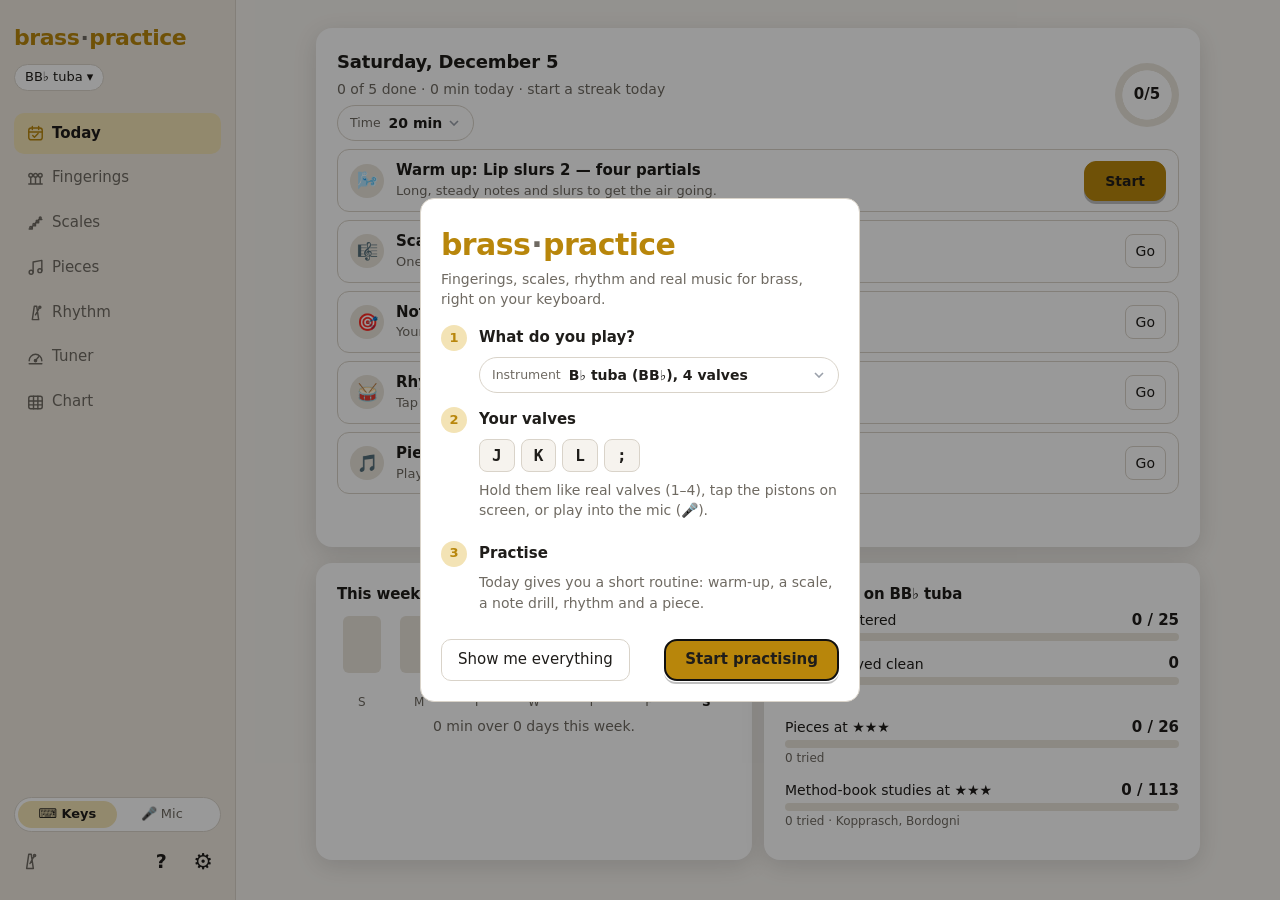
==== index.html @ b6f0227f "Practice features, mic improvements, on-demand sounds, tests Mic - Steadier note names near the edge" ====
<!doctype html>
<html lang="en">
<head>
  <meta charset="utf-8">
  <meta name="viewport" content="width=device-width, initial-scale=1">
  <title>Brass Practice</title>
  <link rel="stylesheet" href="style.css">
</head>
<body>
  <header class="top">
    <h1><span class="logo">brass<i>·</i>practice</span> <button id="instBtn" class="inst-btn" title="Change instrument"></button></h1>
    <nav class="tabs">
      <button class="tab" data-tab="today"><svg class="ti" viewBox="0 0 24 24" aria-hidden="true"><rect x="3.5" y="5" width="17" height="15" rx="3"/><path d="M3.5 10h17M8 3v4M16 3v4M8.5 14.5l2.2 2.2 4.6-4.6"/></svg><span>Today</span></button>
      <button class="tab" data-tab="fingerings"><svg class="ti" viewBox="0 0 24 24" aria-hidden="true"><circle cx="6" cy="8" r="2.4"/><circle cx="12" cy="8" r="2.4"/><circle cx="18" cy="8" r="2.4"/><path d="M6 10.4V19M12 10.4V19M18 10.4V19M3.5 19h17"/></svg><span>Fingerings</span></button>
      <button class="tab" data-tab="scales"><svg class="ti" viewBox="0 0 24 24" aria-hidden="true"><path d="M4 19h4v-4h4v-4h4V7h4"/><circle cx="6" cy="17" r="1.2"/><circle cx="10" cy="13" r="1.2"/><circle cx="14" cy="9" r="1.2"/><circle cx="18" cy="5" r="1.2"/></svg><span>Scales</span></button>
      <button class="tab" data-tab="pieces"><svg class="ti" viewBox="0 0 24 24" aria-hidden="true"><path d="M9 18V5l11-2v13"/><circle cx="6.5" cy="18" r="2.5"/><circle cx="17.5" cy="16" r="2.5"/></svg><span>Pieces</span></button>
      <button class="tab" data-tab="rhythm"><svg class="ti" viewBox="0 0 24 24" aria-hidden="true"><path d="M8 21h8l-2.5-17h-3zM12 15l5-9"/><circle cx="17.5" cy="5.5" r="1.3"/></svg><span>Rhythm</span></button>
      <button class="tab" data-tab="tuner"><svg class="ti" viewBox="0 0 24 24" aria-hidden="true"><path d="M4 16a8 8 0 0 1 16 0"/><path d="M12 16l4-5"/><circle cx="12" cy="16" r="1.4"/><path d="M4 20h16"/></svg><span>Tuner</span></button>
      <button class="tab" data-tab="chart"><svg class="ti" viewBox="0 0 24 24" aria-hidden="true"><rect x="3.5" y="4" width="17" height="16" rx="2.5"/><path d="M3.5 10h17M3.5 15h17M9.5 4v16M15 4v16"/></svg><span>Chart</span></button>
    </nav>
    <span id="progress" class="progress" title="Days in a row you've practised · minutes today"></span>
    <div class="input-seg" role="group" aria-label="Answer with">
      <button id="keysSeg" title="Answer with the valve keys (J K L ;) or the pistons on screen">⌨ <span class="seg-label">Keys</span></button>
      <button id="micBtn" title="Answer by playing your instrument into the microphone" aria-pressed="false">🎤 <span id="micLive">Mic</span></button>
    </div>
    <details class="pop metro-pop" id="metro">
      <summary class="icon-btn metro-btn" title="Metronome"><svg class="ti" viewBox="0 0 24 24" aria-hidden="true"><path d="M8 21h8l-2.5-17h-3zM12 15l5-9"/><circle cx="17.5" cy="5.5" r="1.3"/></svg><span id="metroMini"></span></summary>
      <div class="pop-body metro-body">
        <div class="metro-head"><b>Metronome</b><span class="beat-dots" id="metroDots"></span></div>
        <div class="metro-bpm">
          <button id="metroSlower" aria-label="Slower">−</button>
          <span><output id="metroBpm">80</output><small>bpm</small></span>
          <button id="metroFaster" aria-label="Faster">+</button>
        </div>
        <input type="range" id="metroRange" min="30" max="260" step="1" aria-label="Tempo">
        <div class="pop-row">
          <label class="pill"><span>Beats</span><select id="metroBeats"><option value="1">1</option><option value="2">2</option><option value="3">3</option><option value="4">4</option><option value="5">5</option><option value="6">6</option><option value="7">7</option></select></label>
          <label class="pill"><span>Clicks</span><select id="metroSub"><option value="1">beats</option><option value="2">eighths</option><option value="3">triplets</option><option value="4">16ths</option></select></label>
        </div>
        <div class="pop-row">
          <button id="metroTap" class="pill">Tap</button>
          <button id="metroGo" class="pill primary">▶ Start</button>
        </div>
      </div>
    </details>
    <button id="helpBtn" class="icon-btn" aria-label="Help and shortcuts" title="Help (?)">?</button>
    <button id="settingsBtn" class="icon-btn" aria-label="Settings" title="Settings">⚙</button>
  </header>

  <main>
    <!-- Today -->
    <div class="panel" id="panel-today" hidden>
      <section class="card">
        <div class="today-head">
          <div><h2 id="tdDate"></h2><p class="sub tight" id="tdSub"></p>
            <label class="pill td-mins" title="How long you have today: the routine fits it"><span>Time</span><select id="tdMins"><option value="10">10 min</option><option value="20">20 min</option><option value="30">30 min</option><option value="45">45 min</option></select></label>
          </div>
          <div class="ring" id="tdRing"></div>
        </div>
        <ol id="tdSteps" class="steps"></ol>
        <p class="hint tight"><kbd>Space</kbd> starts the next step.</p>
      </section>
      <div class="today-row">
      <section class="card">
        <h2>This week</h2>
        <div id="tdWeek" class="week"></div>
        <p class="sub tight center" id="tdWeekSum"></p>
      </section>
      <section class="card">
        <h2>Progress on <span id="tdInst"></span></h2>
        <div id="tdStats" class="stats"></div>
      </section>
      </div>
    </div>

    <!-- Fingerings -->
    <div class="panel stage" id="panel-fingerings" hidden>
      <div class="toolbar">
        <label class="pill"><span>Answer</span>
          <select id="fMode">
            <option value="self">Check with Space</option>
            <option value="auto">Auto</option>
            <option value="timed">Timed</option>
          </select>
        </label>
        <label class="pill"><span>Key</span><select id="fKey"></select></label>
        <span class="tb-group" id="fTimedOpts">
          <span class="pill stepper" title="Tempo"><button id="fSlower" aria-label="Slower">−</button><span class="bpm"><output id="fTempoOut">60</output><small>bpm</small></span><button id="fFaster" aria-label="Faster">+</button></span>
          <label class="pill"><span>Every</span><select id="fBeats"><option value="1">beat</option><option value="2">2 beats</option><option value="4">4 beats</option></select></label>
        </span>
        <details class="pop">
          <summary class="pill ghost">Options</summary>
          <div class="pop-body">
            <label class="check" title="The note is played instead of shown"><input type="checkbox" id="fEar"> Ear training: hear the note instead of seeing it</label>
          </div>
        </details>
        <span class="tb-spacer"></span>
        <span class="chips">
          <span class="chip" title="Streak"><b id="streak">0</b> streak</span>
          <span class="chip" title="Best streak this session"><b id="bestStreak">0</b> best</span>
          <span class="chip empty" title="Right / tried this session"><b id="sessionAcc">–</b> right</span>
          <span class="chip empty" title="Average answer time"><b id="avgTime">–</b> avg</span>
        </span>
      </div>
      <div class="stage-main">
        <svg id="fStaff" role="img" aria-label="Note on the staff"></svg>
        <div id="fNoteName" class="note-name">&nbsp;</div>
      </div>
      <div id="fFeedback" class="status" aria-live="polite">&nbsp;</div>
      <div class="valve-slot"></div>
      <p id="fHint" class="hint"></p>
      <details class="card fold">
        <summary><h2>Your notes</h2><span class="sub">accuracy per note · weak notes come up more often</span></summary>
        <div id="noteGrid" class="note-grid"></div>
      </details>
    </div>

    <!-- Scales -->
    <div class="panel stage" id="panel-scales" hidden>
      <div class="toolbar">
        <label class="pill"><span>Key</span><select id="scKey"></select></label>
        <label class="pill"><span>Scale</span><select id="scType"></select></label>
        <label class="pill" title="How the scale is played: straight up and down, or in a pattern"><span>Pattern</span><select id="scPattern"></select></label>
        <label class="pill"><span>Octaves</span><select id="scOct"><option value="1">1</option><option value="2">2</option></select></label>
        <label class="pill"><span>Mode</span>
          <select id="scMode">
            <option value="flow">Play along</option>
            <option value="step">My own pace</option>
          </select>
        </label>
        <span class="tb-group" id="scFlowOpts"><span class="pill stepper" title="Tempo"><button id="scSlower" aria-label="Slower">−</button><span class="bpm"><output id="scTempoOut">60</output><small>bpm</small></span><button id="scFaster" aria-label="Faster">+</button></span></span>
        <details class="pop">
          <summary class="pill ghost">Options</summary>
          <div class="pop-body">
            <label class="pill"><span>Start on</span><select id="scStart"></select></label>
            <label class="check"><input type="checkbox" id="scPlayAlong"> Play every note for me (guide)</label>
            <label class="check"><input type="checkbox" id="scLoop"> Loop, 4 bpm faster after each clean run</label>
            <label class="check"><input type="checkbox" id="scShowF"> Show fingerings under the notes</label>
          </div>
        </details>
        <span class="tb-spacer"></span>
        <button id="scListen" class="pill ghost" title="Hear the whole scale">▶ Listen</button>
        <button id="scRestart" class="pill ghost" title="Restart (R)">↺ Restart</button>
      </div>
      <div class="stage-main wide">
        <div class="staff-scroll" id="scScroll"><svg id="scStaff" role="img" aria-label="Scale on the staff"></svg></div>
      </div>
      <div id="scFeedback" class="status" aria-live="polite">&nbsp;</div>
      <div class="valve-slot"></div>
      <p id="scHint" class="hint"></p>
      <p id="scBest" class="hint best"></p>
    </div>

    <!-- Pieces -->
    <div class="panel stage" id="panel-pieces" hidden>
      <div class="toolbar">
        <label class="pill grow"><span>Piece</span><select id="pcPiece"></select></label>
        <span class="pill nav-pair" id="pcNav"><button id="pcPrev" title="Previous in this book ([)" aria-label="Previous piece">‹</button><button id="pcNext" title="Next in this book (])" aria-label="Next piece">›</button></span>
        <button id="pcBrowse" class="pill ghost" title="Browse all pieces (B)">☰ Library <kbd>B</kbd></button>
        <button id="pcNew" class="pill ghost" hidden>🎲 New <kbd>N</kbd></button>
        <button id="pcImport" class="pill ghost">＋ Add music</button>
      </div>
      <div class="toolbar">
        <label class="pill"><span>Mode</span>
          <select id="pcMode">
            <option value="play">Play along</option>
            <option value="wait">Wait for me</option>
            <option value="listen">Listen</option>
          </select>
        </label>
        <label class="pill"><span>View</span>
          <select id="pcView">
            <option value="scroll">Scrolling</option>
            <option value="page">Page</option>
          </select>
        </label>
        <span class="pill stepper" title="Tempo"><button id="pcSlower" aria-label="Slower">−</button><span class="bpm"><output id="pcTempoOut">100</output><small>bpm</small></span><button id="pcFaster" aria-label="Faster">+</button></span>
        <details class="pop" id="pcMore">
          <summary class="pill ghost">Options <span id="pcMoreSum"></span></summary>
          <div class="pop-body">
            <div class="pop-row">
              <label class="pill"><span>From</span><select id="pcFrom"></select></label>
              <label class="pill"><span>To</span><select id="pcTo"></select></label>
              <button id="pcWhole" class="link-btn">whole piece</button>
            </div>
            <div class="pop-row">
              <label class="pill" title="Play it in another key — the key signature and every note move with it"><span>Key</span><select id="pcKey"></select></label>
              <label class="pill"><span>Octave</span>
                <select id="pcOct"><option value="-3"></option><option value="-2"></option><option value="-1"></option><option value="0"></option><option value="1"></option><option value="2"></option><option value="3"></option></select>
              </label>
            </div>
            <label class="check"><input type="checkbox" id="pcClick"> Metronome</label>
            <label class="check" id="pcAccRow" hidden><input type="checkbox" id="pcAcc"> Piano accompaniment</label>
            <label class="check"><input type="checkbox" id="pcGuide"> Play every note for me (guide)</label>
            <label class="check"><input type="checkbox" id="pcLoop"> Loop</label>
            <label class="check sub-check"><input type="checkbox" id="pcRamp"> …and speed up 4 bpm after each clean run (95%+)</label>
            <label class="check"><input type="checkbox" id="pcMemo"> Memorize: hide notes until played</label>
            <div class="pop-row">
              <button id="pcResetTempo" class="link-btn">reset tempo</button>
              <button id="pcEdit" class="link-btn" hidden>Edit</button>
              <button id="pcDelete" class="link-btn danger" hidden>Delete</button>
            </div>
            <p class="sub tight">Tip: click a bar to start there, Shift-click to end there.</p>
          </div>
        </details>
        <span class="tb-spacer"></span>
        <span id="pcMeta" class="meta"></span>
        <details class="pop hist-pop" id="pcHist" hidden>
          <summary class="pill ghost" title="Your runs on this piece"><svg id="pcSpark" class="spark" viewBox="0 0 64 20" aria-hidden="true"></svg> History</summary>
          <div class="pop-body" id="pcHistBody"></div>
        </details>
      </div>
      <p id="pcNote" class="piece-note" hidden></p>
      <p id="pcRangeWarn" class="note-box warn" hidden></p>
      <div id="pcScore" class="score-box" title="Click a bar to start there · Shift-click to end there"></div>
      <div id="pcFeedback" class="status" aria-live="polite">&nbsp;</div>
      <div class="valve-slot"></div>
    </div>

    <!-- Rhythm -->
    <div class="panel stage" id="panel-rhythm" hidden>
      <div class="toolbar">
        <label class="pill"><span>Level</span><select id="rhLevel"></select></label>
        <label class="pill"><span>Bars</span><select id="rhBars"><option value="1">1</option><option value="2">2</option></select></label>
        <label class="pill"><span>Time</span><select id="rhBeats"><option value="2/4">2/4</option><option value="3/4">3/4</option><option value="4/4">4/4</option><option value="6/8">6/8</option></select></label>
        <span class="pill stepper" title="Tempo"><button id="rhSlower" aria-label="Slower">−</button><span class="bpm"><output id="rhTempoOut">80</output><small>bpm</small></span><button id="rhFaster" aria-label="Faster">+</button></span>
        <details class="pop">
          <summary class="pill ghost">Options</summary>
          <div class="pop-body">
            <label class="check"><input type="checkbox" id="rhClick"> Click while I tap</label>
            <label class="slider-row">Tempo <input type="range" id="rhTempo" min="40" max="208" step="1"></label>
          </div>
        </details>
        <span class="tb-spacer"></span>
        <span class="beat-dots" id="rhDots"></span>
        <button id="rhMetro" class="pill ghost">Start metronome <kbd>M</kbd></button>
      </div>
      <div class="stage-main wide">
        <div class="staff-scroll"><svg id="rhStaff" role="img" aria-label="Rhythm"></svg></div>
      </div>
      <div id="rhStatus" class="status" aria-live="polite">&nbsp;</div>
      <button id="rhPad" class="tap-pad">Tap <kbd>Space</kbd></button>
      <div class="actions">
        <button id="rhStart" class="primary">Start <kbd>Space</kbd></button>
        <button id="rhHear">Hear it <kbd>H</kbd></button>
        <button id="rhNew">New rhythm <kbd>N</kbd></button>
      </div>
    </div>

    <!-- Tuner -->
    <div class="panel" id="panel-tuner" hidden>
      <section class="card trainer tuner">
        <div id="tunNote" class="tun-note">–</div>
        <div id="tunCents" class="tun-cents">&nbsp;</div>
        <div id="tunNeedleWrap" class="tun-meter idle">
          <div class="tun-scale"><span>−50</span><span>−25</span><span>0</span><span>+25</span><span>+50</span></div>
          <div class="tun-track"><div class="tun-zone"></div><div id="tunNeedle" class="tun-needle"></div></div>
        </div>
        <div id="tunFreq" class="tun-freq">&nbsp;</div>
        <div id="tunFing" class="tun-fing">&nbsp;</div>
        <div class="actions"><button id="tunStart" class="primary">Start listening <kbd>Space</kbd></button></div>
        <p id="tunStatus" class="feedback bad"></p>
        <p class="hint"><span id="tunA">A = 440 Hz</span> (change it in ⚙ Settings). Point the mic at the bell from a metre or so away; a quiet room helps the low notes.</p>
      </section>
      <section class="card inton">
        <div class="inton-head">
          <div>
            <h2>Intonation map</h2>
            <p class="sub tight">Play every note in your range, one at a time, and see which ones sit sharp or flat — and how far to move a slide to fix it.</p>
          </div>
          <span class="tb-spacer"></span>
          <label class="check" title="Measure every fingering of each note, to find which sits best on your horn"><input type="checkbox" id="intAlts"> Alternate fingerings too</label>
          <button id="intStart" class="pill primary">Start</button>
        </div>
        <div id="intLive" class="inton-live" hidden>
          <div class="inton-target"><b id="intNote">–</b><span id="intFing"></span></div>
          <div class="inton-meter"><div class="inton-zone"></div><div id="intNeedle" class="inton-needle"></div></div>
          <p id="intMsg" class="sub tight">Play the note and hold it steady.</p>
          <div class="pop-row center">
            <button id="intHear" class="pill ghost">♪ Hear it</button>
            <button id="intSkip" class="pill ghost">Skip ›</button>
          </div>
        </div>
        <div id="intChart" class="inton-chart"></div>
        <div id="intAdvice" class="inton-advice"></div>
      </section>
      <div class="today-row">
      <section class="card">
        <h2>Long-tone challenge</h2>
        <p class="sub">Hold one note as long and as steadily as you can, in the shape you pick. The timer starts when it hears the note.</p>
        <div class="toolbar">
          <label class="pill"><span>Note</span><select id="ltNote"></select></label>
          <label class="pill"><span>Goal</span><select id="ltGoal"><option value="8">8 s</option><option value="12">12 s</option><option value="16">16 s</option><option value="20">20 s</option><option value="30">30 s</option></select></label>
          <label class="pill" title="How loud over the note: the dashed line on the graph"><span>Shape</span><select id="ltShape"><option value="steady">Steady</option><option value="cres">Crescendo</option><option value="dim">Diminuendo</option><option value="swell">Swell (messa di voce)</option></select></label>
          <button id="ltStart" class="pill primary">Start</button>
        </div>
        <div class="bar-h big"><span id="ltBar" style="width:0%"></span></div>
        <svg id="ltGraph" class="lt-graph" viewBox="0 0 300 96" role="img" aria-label="Loudness and pitch over the note" hidden></svg>
        <div class="lt-key" id="ltKey" hidden><i class="k-loud"></i>loudness <i class="k-target"></i>aim <i class="k-pitch"></i>pitch (±30¢)</div>
        <p id="ltMsg" class="feedback">&nbsp;</p>
      </section>
      <section class="card">
        <h2>Tonguing</h2>
        <p class="sub">Tongue one note in time with the click; see how even your notes are. For double tonguing (T-K), it shows whether the K notes lag. Use headphones.</p>
        <div class="toolbar">
          <label class="pill"><span>Note</span><select id="tgNote"></select></label>
          <label class="pill"><span>Notes</span><select id="tgSub"><option value="2">8ths</option><option value="3">Triplets</option><option value="4">16ths</option></select></label>
          <span class="pill stepper" title="Tempo"><button id="tgSlower" aria-label="Slower">−</button><span class="bpm"><output id="tgBpm">80</output><small>bpm</small></span><button id="tgFaster" aria-label="Faster">+</button></span>
          <button id="tgStart" class="pill primary">Start</button>
        </div>
        <svg id="tgGraph" class="tg-graph" viewBox="0 0 300 44" role="img" aria-label="Your note starts against the beat" hidden></svg>
        <p id="tgMsg" class="feedback">&nbsp;</p>
      </section>
      <section class="card">
        <h2>Lip slurs</h2>
        <p class="sub">One fingering, moving between the notes it plays (its partials) in your range — air and lips only. The mic hears which partial you hit.</p>
        <div class="toolbar">
          <label class="pill"><span>Fingering</span><select id="lsF"></select></label>
          <label class="pill"><span>Pattern</span><select id="lsP"></select></label>
          <button id="lsGo" class="pill primary">Practise ›</button>
        </div>
        <p class="sub tight" id="lsNotes"></p>
      </section>
      <section class="card">
        <h2>Drone</h2>
        <p class="sub">A steady reference note to tune against. Use headphones while the mic listens.</p>
        <div class="toolbar">
          <label class="pill"><span>Note</span><select id="drNote"></select></label>
          <button id="drBtn" class="pill">▶ Play drone</button>
        </div>
      </section>
      </div>
    </div>

    <!-- Chart -->
    <div class="panel" id="panel-chart" hidden>
      <section class="card">
        <h2>Fingering chart</h2>
        <p class="sub" id="chartDesc"></p>
        <div id="chartRows" class="chart-rows"></div>
      </section>
    </div>

    <!-- Valves: shared by Fingerings and Scales, moved into whichever is open. -->
    <div id="valvePanel">
      <div class="valves"></div>
      <div class="actions">
        <button id="submitBtn" class="primary">Submit <kbd>Space</kbd></button>
        <button id="hearBtn">Hear note <kbd>H</kbd></button>
      </div>
      <p class="hint" id="valveHint"></p>
    </div>


  </main>

  <dialog id="settings">
    <form method="dialog">
      <h2>Settings</h2>

      <h3 class="set-h">Instrument</h3>
      <label>Instrument <select id="setInstrument"></select></label>
      <div class="row">
        <label>Lowest note <select id="setLow"></select></label>
        <label>Highest note <select id="setHigh"></select></label>
      </div>
      <div class="row">
        <label>Accidentals
          <select id="setSpelling">
            <option value="flats">Flats only</option>
            <option value="sharps">Sharps only</option>
            <option value="both">Both</option>
          </select>
        </label>
        <label>Fingerings accepted
          <select id="setAccept">
            <option value="any">Any valid (alternates OK)</option>
            <option value="primary">Main fingering only</option>
          </select>
        </label>
      </div>

      <h3 class="set-h">Sound</h3>
      <div class="row">
        <label>Instrument sound <select id="setTone"></select></label>
        <label>Tuning (A =)
          <select id="setA4"><option value="438">438 Hz</option><option value="439">439 Hz</option><option value="440">440 Hz</option><option value="441">441 Hz</option><option value="442">442 Hz</option><option value="443">443 Hz</option><option value="444">444 Hz</option><option value="445">445 Hz</option><option value="446">446 Hz</option></select>
        </label>
      </div>
      <label class="check"><input type="checkbox" id="setYouSound"> Hear your note when you finger it right (play-along)</label>
      <label class="check"><input type="checkbox" id="setWrongSound"> Hear the wrong note when you miss (play-along)</label>
      <label class="check"><input type="checkbox" id="setSound"> Fingerings: play the note after answering</label>
      <label class="check"><input type="checkbox" id="setAutoplay"> Fingerings: play the note when it appears</label>
      <label class="check"><input type="checkbox" id="setShowName"> Fingerings: show the note name before answering</label>

      <h3 class="set-h">Timing</h3>
      <div class="row">
        <label>How strict
          <select id="setTiming"><option value="strict">Strict</option><option value="normal">Normal</option><option value="lenient">Lenient</option></select>
        </label>
        <label>Audio offset (ms)
          <span class="cal-row">
            <input type="number" id="setLatency" class="num-input" min="-100" max="400" step="10" title="Bluetooth headphones are often 100–300 ms behind. Raise this if your notes are marked late.">
            <button type="button" id="calBtn" class="small-btn" title="Tap along to the clicks to measure it">Calibrate…</button>
          </span>
        </label>
      </div>
      <div id="calBox" class="cal-box" hidden>
        <p id="calMsg">Tap <kbd>Space</kbd> (or any valve key) exactly on each click.</p>
        <div class="beat-dots" id="calDots"></div>
      </div>

      <h3 class="set-h">Keys &amp; mic</h3>
      <label>Valve keys <span class="keybinds" id="setKeys"></span>
        <small class="sub">Click one, then press the key you want. If a fingering never registers, your keyboard may not detect those keys together — pick others.</small>
      </label>
      <label class="check"><input type="checkbox" id="setAnyOctave"> Microphone: accept the right note in any octave</label>
      <div class="row">
        <label>Mic sensitivity
          <select id="setMicSens"><option value="low">Low (noisy room)</option><option value="normal">Normal</option><option value="high">High (quiet mic)</option></select>
        </label>
        <label>Mic delay (ms)
          <span class="cal-row">
            <input type="number" id="setMicLatency" class="num-input" min="-100" max="400" step="5" title="How late the mic hears you. Raise it if notes you play on time are marked late.">
            <button type="button" id="micCalBtn" class="small-btn" title="Play short notes on the clicks to measure it">Calibrate…</button>
          </span>
        </label>
      </div>
      <div class="mic-meter-row">
        <span class="sub">Mic level</span>
        <span class="mic-meter" title="The line marks the quietest sound counted as playing"><span id="micMeter"></span><i id="micMeterGate"></i></span>
        <button type="button" id="micTestBtn" class="small-btn">Test mic</button>
      </div>
      <p id="micMeterTxt" class="sub tight"></p>
      <div id="micCalBox" class="cal-box" hidden>
        <p id="micCalMsg"></p>
        <div class="beat-dots" id="micCalDots"></div>
      </div>

      <h3 class="set-h">Look &amp; data</h3>
      <label>Theme
        <select id="setTheme"><option value="auto">Auto (system)</option><option value="dark">Dark</option><option value="light">Light</option></select>
      </label>
      <div class="backup-row">
        <span>Your progress lives in this browser.</span>
        <button type="button" id="backupBtn" class="small-btn">⬇ Back up</button>
        <button type="button" id="restoreBtn" class="small-btn">⬆ Restore</button>
        <input type="file" id="restoreInput" accept=".json,application/json" hidden>
      </div>
      <div class="dialog-actions">
        <button type="button" id="resetBtn" class="danger">Reset stats</button>
        <button value="close" class="primary">Done</button>
      </div>
    </form>
  </dialog>

  <dialog id="libDlg" class="lib-dlg">
    <form method="dialog" onsubmit="return false">
      <div class="lib-head">
        <h2>Library</h2>
        <input type="search" id="libSearch" placeholder="Search pieces…" autocomplete="off">
        <button value="close" class="icon-btn" aria-label="Close" formmethod="dialog" formnovalidate onclick="this.closest('dialog').close()">✕</button>
      </div>
      <div class="lib-chips" id="libChips"></div>
      <div class="lib-list" id="libList"></div>
    </form>
  </dialog>

  <div id="toast" class="toast" role="status" hidden></div>

  <dialog id="importDlg">
    <form method="dialog" onsubmit="return false">
      <h2>Add music</h2>
      <div class="seg">
        <button type="button" data-pane="file" class="active">Import a file</button>
        <button type="button" data-pane="abc">Write it in</button>
      </div>
      <div class="imp-body">
        <div id="impPdfView" class="pdf-view" hidden></div>
        <div class="imp-main">
          <div id="impFile">
            <label class="drop" id="impDrop">
              <input type="file" id="impInput" accept=".musicxml,.xml,.mxl,.abc,.txt,.pdf">
              <b>Choose a file</b> or drop it here
              <span>MusicXML (.musicxml, .xml, .mxl) from MuseScore, Sibelius, Finale, Dorico… · ABC (.abc) · or a PDF</span>
            </label>
            <div id="impPart" class="controls" hidden><label class="grow">Which part? <select id="impPartSel"></select></label></div>
            <div id="impMsg" class="feedback"></div>
            <div id="impFilePreview" class="score-box small" hidden></div>
            <details id="impPdfHelp" class="help-box">
              <summary>About PDFs</summary>
              <p>Choose a PDF above and it opens beside the note editor.</p>
              <ul>
                <li><b>PDFs made by notation software</b> (MuseScore, LilyPond, Sibelius, Finale, Dorico…): the notes are <b>read automatically</b> — pitches, rhythms, key, clef and accidentals. Pick which staff if there are several, check it against the page, and fix anything odd with the palette.</li>
                <li><b>Scanned PDFs</b> (photos of paper) hold only a picture, so copy the notes in with the palette as you read — or convert the scan with music-recognition software (<b>MuseScore 4</b>: File → Import PDF; or <b>Audiveris</b>) and import the MusicXML.</li>
              </ul>
            </details>
          </div>
          <div id="impAbc" hidden>
            <input id="impTitle" class="text-input" placeholder="Title" autocomplete="off">
            <div id="impPdfPartRow" class="controls compact" hidden><label class="grow">Read from <select id="impPdfPart"></select></label></div>
            <div class="controls compact">
              <label>Key <select id="palKey"></select></label>
              <label>Time <select id="palTime"><option>4/4</option><option>3/4</option><option>2/4</option><option>6/8</option><option>2/2</option></select></label>
              <label>Tempo <select id="palTempo"><option>60</option><option>72</option><option>84</option><option selected>96</option><option>108</option><option>120</option></select></label>
            </div>
            <div class="palette" id="palette">
              <div class="pal-row" id="palDur">
                <button type="button" data-dur="96" title="Whole (1)">𝅝</button>
                <button type="button" data-dur="48" title="Half (2)">𝅗𝅥</button>
                <button type="button" data-dur="24" title="Quarter (3)" class="on">♩</button>
                <button type="button" data-dur="12" title="Eighth (4)">♪</button>
                <button type="button" data-dur="6" title="Sixteenth (5)">𝅘𝅥𝅯</button>
                <button type="button" id="palDot" title="Dotted (.)">·</button>
                <span class="pal-gap"></span>
                <button type="button" data-acc="-1" title="Flat (-)">♭</button>
                <button type="button" data-acc="0" title="Natural (=)">♮</button>
                <button type="button" data-acc="1" title="Sharp (#)">♯</button>
                <span class="pal-gap"></span>
                <button type="button" id="palDown" title="Octave down (↓)">−</button>
                <span class="pal-oct">oct <output id="palOct">2</output></span>
                <button type="button" id="palUp" title="Octave up (↑)">+</button>
              </div>
              <div class="pal-row notes">
                <button type="button" data-note="C">C</button><button type="button" data-note="D">D</button><button type="button" data-note="E">E</button><button type="button" data-note="F">F</button><button type="button" data-note="G">G</button><button type="button" data-note="A">A</button><button type="button" data-note="B">B</button>
                <span class="pal-gap"></span>
                <button type="button" id="palRest" title="Rest (R)">rest</button>
                <button type="button" id="palTie" title="Tie to the next note (T)">tie</button>
                <button type="button" id="palBar" title="Barline (|)">bar |</button>
                <button type="button" id="palBack" title="Delete the last thing (Backspace)">⌫</button>
              </div>
              <p class="pal-hint">Pick a length, then click notes — or type <kbd>A</kbd>–<kbd>G</kbd>, <kbd>1</kbd>–<kbd>5</kbd> for lengths, <kbd>.</kbd> dot, <kbd>↑</kbd><kbd>↓</kbd> octave, <kbd>R</kbd> rest, <kbd>|</kbd> bar. The key signature applies automatically.</p>
            </div>
            <div id="impPreview" class="score-box small"></div>
            <div id="impAbcMsg" class="feedback"></div>
            <textarea id="impText" class="text-input" rows="5" spellcheck="false"></textarea>
            <details class="help-box">
              <summary>Typing ABC directly</summary>
              <p><code>C D E F G A B</code> is the octave from middle C; <code>c</code> is an octave up, each <code>,</code> an octave down — so tuba notes look like <code>B,,</code> (B♭2 in B♭) or <code>F,,,</code> (F1).
              <code>^</code> sharp, <code>_</code> flat, <code>=</code> natural. A number after a note multiplies the length set by <code>L:</code> (<code>2</code> = twice, <code>/</code> = half, <code>3/2</code> = dotted). <code>z</code> is a rest, <code>-</code> ties to the next note, <code>(3</code> starts a triplet, <code>|</code> is a barline, <code>|: … :|</code> repeats.
              Header lines: <code>T:</code> title, <code>M:</code> time signature, <code>L:</code> default note length, <code>Q:1/4=90</code> tempo, <code>K:</code> key (last).</p>
            </details>
          </div>
        </div>
      </div>
      <div class="dialog-actions">
        <button type="button" id="impCancel">Cancel</button>
        <button type="button" id="impSave" class="primary" disabled>Add to my pieces</button>
      </div>
    </form>
  </dialog>

  <dialog id="welcome" class="welcome">
    <form method="dialog">
      <div class="wc-logo logo">brass<i>·</i>practice</div>
      <p class="sub">Fingerings, scales, rhythm and real music for brass, right on your keyboard.</p>
      <ol class="wc-steps">
        <li><b>What do you play?</b>
          <label class="pill grow"><span>Instrument</span><select id="wcInst"></select></label>
        </li>
        <li><b>Your valves</b>
          <span id="wcKeys" class="wc-keys"></span>
          <span class="sub tight" id="wcKeysSub"></span>
        </li>
        <li><b>Practise</b>
          <span class="sub tight">Today gives you a short routine: warm-up, a scale, a note drill, rhythm and a piece.</span>
        </li>
      </ol>
      <div class="dialog-actions">
        <button value="tour" id="wcTour">Show me everything</button>
        <button value="go" class="primary" id="wcGo" autofocus>Start practising</button>
      </div>
    </form>
  </dialog>

  <dialog id="help">
    <form method="dialog">
      <h2>How to use Brass Practice</h2>
      <p>Your instrument (under the logo) sets the fingerings, range, clef and sounds; progress is kept per instrument.</p>
      <h3>Answering</h3>
      <p><b>Keys:</b> hold <kbd>J</kbd> <kbd>K</kbd> <kbd>L</kbd> <kbd>;</kbd> like real valves (or tap the pistons). Nothing held = open. Trombone: <kbd>1</kbd>–<kbd>7</kbd> for slide positions.
        <b>Mic:</b> switch <b>⌨ Keys / 🎤 Mic</b> at the bottom of the sidebar to play your real instrument instead — it checks the note and the partial.</p>
      <h3>Practice</h3>
      <ul>
        <li><b>Today</b> — a routine sized to the time you have (10–45 min); <kbd>Space</kbd> starts the next step. Every other day the piece is the next study from your method books.</li>
        <li><b>Fingerings</b> — read a note, finger it. <b>Auto</b> moves on when you're right; <b>Timed</b> brings notes on the beat.</li>
        <li><b>Scales</b> — every major and minor, straight or in a pattern (thirds, groups of four, arpeggio), played along with the click (green on time, amber late, red wrong).</li>
        <li><b>Pieces</b> — warm-ups, études, melodies, sight-reading, and the <b>method books</b>: Kopprasch's 60 Studies and 53 Bordogni vocalises. <kbd>B</kbd> opens the library. The music scrolls past the gold line; you hear your note as you finger it, and misses show the right fingering.
          Under <b>Options</b>: start/end bars (or click a bar), loop (with a 4-bpm speed-up after clean runs), key, octave, guide, memorize.
          After a run it points out your trouble spot; with the mic it records you (<kbd>P</kbd> to hear your take) and shows which notes were sharp or flat. <b>History</b> charts your runs.</li>
        <li><b>Rhythm</b> — <kbd>Space</kbd> for a count-in, then tap each note (with the mic on, play them on your instrument). 2/4 to 6/8, up to triplets.</li>
        <li><b>Tuner</b> — tuner, an <b>intonation map</b> (play every note; see which sit sharp or flat and roughly how far to move which slide), a <b>lip slur builder</b> (pick a fingering; practise its partials with the mic), long tones with a dynamic shape, a <b>tonguing</b> trainer and a drone.</li>
      </ul>
      <h3>Your own music</h3>
      <p><b>＋ Add music</b> imports MusicXML/MXL (MuseScore, Sibelius, Finale, Dorico), ABC, or PDFs exported from notation software (read automatically — check it against the page). Scans: copy them in with the note palette.</p>
      <h3>Everywhere</h3>
      <p><kbd>H</kbd> hear the note · <kbd>+</kbd>/<kbd>−</kbd> tempo · <kbd>Esc</kbd> stop · <kbd>?</kbd> this help. If notes are marked late, use ⚙ → Timing → <b>Calibrate</b>. Progress lives in this browser — ⚙ → Back up keeps a copy.</p>
      <details class="help-box"><summary>Credits</summary>
      <p>Trumpet and trombone: Philharmonia Orchestra samples via nbrosowsky/tonejs-instruments (CC BY 3.0). Orchestral tubas: <a href="https://theremin.music.uiowa.edu/MIS.html">University of Iowa Electronic Music Studios</a> (David Spies) and Philharmonia Orchestra samples via <a href="https://github.com/nbrosowsky/tonejs-instruments">nbrosowsky/tonejs-instruments</a> (CC BY 3.0). Soundfont tubas: MusyngKite (CC BY-SA 3.0) and FluidR3 GM (CC BY 3.0) soundfonts via <a href="https://github.com/gleitz/midi-js-soundfonts">gleitz/midi-js-soundfonts</a>.</p>
        <p>Kopprasch, 60 Studies Op. 6: from the <a href="https://www.mutopiaproject.org/cgibin/piece-info.cgi?id=1186">Mutopia Project</a> edition by Jay Anderson (CC BY-SA 3.0), converted to ABC at concert pitch; the converted studies are shared under the same licence. Bordogni vocalises: from Michael Shirley's transcriptions of the original 1840s–50s editions (<a href="https://github.com/muschem/trombone">github.com/muschem/trombone</a>, public domain / CC0).</p>
        <p>PDF viewer: pdf.js (Apache 2.0). Built-in exercises and études are original; melodies are traditional or public domain.</p>
      </details>
      <div class="dialog-actions end"><button value="close" class="primary">Got it</button></div>
    </form>
  </dialog>

  <!-- Instrument samples (sounds/*.js) load on demand: see loadSet in js/core.js. -->
  <script src="fingerings.js"></script>
  <script src="js/instruments.js"></script>
  <script src="js/core.js"></script>
  <script src="js/pitch.js"></script>
  <script src="js/mode-fingerings.js"></script>
  <script src="js/mode-scales.js"></script>
  <script src="js/mode-rhythm.js"></script>
  <script src="js/score.js"></script>
  <script src="js/library.js"></script>
  <script src="js/library-methods.js"></script>
  <script src="js/omr.js"></script>
  <script src="js/mode-pieces.js"></script>
  <script src="js/import.js"></script>
  <script src="js/mode-today.js"></script>
  <script src="js/mode-tuner.js"></script>
  <script src="js/mode-intonation.js"></script>
  <script src="js/mode-chart.js"></script>
  <script src="js/metronome.js"></script>
  <script src="js/main.js"></script>
</body>
</html>
---- style.css ----
:root {
  color-scheme: light dark;
  --bg: #f6f3ee;
  --card: #ffffff;
  --ink: #1f1d1a;
  --muted: #6f6a62;
  --line: #d9d3c9;
  --brass: #b8860b;
  --brass-soft: #f3e3b5;
  --good: #2e7d4f;
  --good-soft: #d6efdf;
  --bad: #b23a3a;
  --bad-soft: #f6dada;
  --mid-soft: #f7ebc8;
  --warn: #b7700c;
  --valve: #e9e4da;
  --valve-down: #b8860b;
}
@media (prefers-color-scheme: dark) {
  :root {
    --bg: #171614;
    --card: #22201d;
    --ink: #eeeae3;
    --muted: #a39d93;
    --line: #3b3833;
    --brass: #e0b445;
    --brass-soft: #4a3c17;
    --good: #6fcf97;
    --good-soft: #1f3a2a;
    --bad: #ef7d7d;
    --bad-soft: #4a2323;
    --mid-soft: #463b1d;
    --warn: #f0a94a;
    --valve: #34312c;
    --valve-down: #e0b445;
  }
}

* { box-sizing: border-box; }
body {
  margin: 0;
  background: var(--bg);
  color: var(--ink);
  font: 16px/1.45 system-ui, -apple-system, "Segoe UI", sans-serif;
}
button, select, input { font: inherit; color: inherit; }

.top {
  display: flex; flex-wrap: wrap; align-items: center; gap: 8px 12px;
  max-width: 760px; margin: 0 auto; padding: 14px 16px 10px;
}
.top h1 { margin-right: auto !important; }
.top .tabs { order: 3; flex-basis: 100%; overflow-x: auto; scrollbar-width: none; }
.top .tab { flex-shrink: 0; }
.top h1 { font-size: 20px; margin: 0; white-space: nowrap; }
.tabs { display: flex; gap: 4px; flex: 1; }
.tab {
  border: 0; background: transparent; padding: 6px 12px; border-radius: 8px; cursor: pointer;
}
.tab.active { background: var(--brass-soft); font-weight: 600; }
.tab:disabled { color: var(--muted); cursor: default; }
#helpBtn { font-weight: 700; font-size: 19px; width: 36px; }
.icon-btn { border: 0; background: transparent; font-size: 22px; cursor: pointer; padding: 4px 8px; border-radius: 8px; }
.icon-btn:hover { background: var(--valve); }

main { max-width: 760px; margin: 0 auto; padding: 0 16px 40px; display: grid; grid-template-columns: minmax(0, 1fr); gap: 16px; }
.panel { display: grid; grid-template-columns: minmax(0, 1fr); gap: 16px; }
.panel[hidden], #valvePanel[hidden], .controls[hidden], .card[hidden] { display: none; }
.card { background: var(--card); border: 1px solid var(--line); border-radius: 14px; padding: 20px; }
.card h2 { margin: 0 0 4px; font-size: 17px; }
.sub { margin: 0 0 14px; color: var(--muted); font-size: 14px; }

.scorebar { display: flex; justify-content: center; gap: 32px; }
.scorebar div { display: flex; flex-direction: column; align-items: center; }
.scorebar .label { font-size: 12px; color: var(--muted); text-transform: uppercase; letter-spacing: .05em; }
.scorebar span:last-child { font-size: 20px; font-weight: 600; font-variant-numeric: tabular-nums; }

.staff-wrap { display: flex; justify-content: center; margin: 8px 0 0; }
#fStaff { width: 100%; max-width: 340px; height: auto; }
svg .staff-line { stroke: var(--ink); stroke-width: 1.2; }
svg .clef, svg .acc, svg .timesig, svg .rest { fill: var(--ink); }
svg .timesig { font-weight: 700; font-family: Georgia, serif; }
svg .note .head { fill: var(--ink); }
svg .note .hole { fill: var(--card); }
svg .note .under { fill: var(--muted); font-family: ui-monospace, Consolas, monospace; }
svg .note.correct .head, svg .note.correct .acc { fill: var(--good); }
svg .note.wrong .head, svg .note.wrong .acc { fill: var(--bad); }
svg .note.fixed .head, svg .note.fixed .acc { fill: var(--warn); }
svg .note.current .head, svg .note.current .acc { fill: var(--brass); }
svg .cursor { fill: var(--brass-soft); }
svg .ear-q { fill: var(--brass); font-weight: 700; font-family: Georgia, serif; }

/* Scales: the staff can be wider than the card, so it scrolls sideways. */
.staff-scroll { overflow-x: auto; margin: 8px -4px 0; padding: 0 4px; scroll-behavior: smooth; }
.staff-scroll svg { display: block; height: auto; margin: 0 auto; }
.controls { display: flex; flex-wrap: wrap; gap: 10px 14px; align-items: flex-end; margin-bottom: 8px; }
.controls label { display: flex; flex-direction: column; gap: 4px; font-size: 13px; color: var(--muted); }
.controls select { padding: 6px 8px; border-radius: 8px; border: 1px solid var(--line); background: var(--bg); color: var(--ink); }
label.check { flex-direction: row !important; align-items: center; gap: 6px; font-size: 14px; color: var(--ink); cursor: pointer; }
.actions.secondary { margin-top: 12px; align-items: center; }
.sub.center { text-align: center; margin: 10px 0 0; }

/* Rhythm */
.tempo-row { display: flex; align-items: center; gap: 8px; }
.tempo-row button {
  width: 32px; height: 32px; border-radius: 50%; border: 1px solid var(--line);
  background: var(--card); cursor: pointer; font-size: 18px; line-height: 1;
}
.tempo-row input[type=range] { width: 180px; accent-color: var(--brass); }
.bpm { color: var(--ink); font-size: 16px; font-variant-numeric: tabular-nums; min-width: 70px; }
.bpm output { font-weight: 700; font-size: 20px; }
.beat-dots { display: flex; justify-content: center; gap: 14px; margin: 14px 0; }
.beat-dots .dot { width: 18px; height: 18px; border-radius: 50%; background: var(--valve); border: 2px solid var(--line); transition: background .04s; }
.beat-dots .dot.on { background: var(--brass); border-color: var(--brass); }
.beat-dots .dot.first.on { background: var(--bad); border-color: var(--bad); }
svg .barline { stroke: var(--ink); stroke-width: 1.2; }
svg .barline-thick, svg .beam { fill: var(--ink); }
svg .rh-ev .head, svg .rh-ev .dot { fill: var(--ink); }
svg .rh-ev .head.open { fill: var(--card); stroke: var(--ink); stroke-width: 1.6; }
svg .rh-ev .stem { stroke: var(--ink); stroke-width: 1.3; }
svg .rh-ev .flag { stroke: var(--ink); stroke-width: 2.2; fill: none; stroke-linecap: round; }
svg .rh-ev .offset { fill: var(--muted); font-variant-numeric: tabular-nums; }
svg .tie { fill: none; stroke: var(--ink); stroke-width: 1.4; }
svg .tuplet { fill: var(--ink); font-style: italic; font-family: Georgia, serif; }
svg .rh-ev.active .head { fill: var(--brass); }
svg .rh-ev.active .head.open { fill: var(--brass-soft); stroke: var(--brass); }
svg .rh-ev.great .head { fill: var(--good); }
svg .rh-ev.good .head { fill: var(--warn); }
svg .rh-ev.off .head, svg .rh-ev.miss .head { fill: var(--bad); }
svg .rh-ev.great .head.open { fill: var(--good-soft); stroke: var(--good); }
svg .rh-ev.good .head.open { fill: var(--mid-soft); stroke: var(--warn); }
svg .rh-ev.off .head.open, svg .rh-ev.miss .head.open { fill: var(--bad-soft); stroke: var(--bad); }
svg .rh-ev.great .offset { fill: var(--good); }
svg .rh-ev.good .offset { fill: var(--warn); }
svg .rh-ev.off .offset, svg .rh-ev.miss .offset { fill: var(--bad); }
.feedback.count { font-size: 30px; font-weight: 700; color: var(--brass); line-height: 1.4; }
.tap-pad {
  display: block; width: 100%; max-width: 360px; height: 84px; margin: 4px auto 16px;
  border-radius: 16px; border: 2px dashed var(--line); background: var(--valve);
  font-size: 20px; font-weight: 600; cursor: pointer; user-select: none; touch-action: manipulation;
  -webkit-tap-highlight-color: transparent;
}
.tap-pad.live { border-style: solid; border-color: var(--brass); }
.tap-pad.hit { background: var(--brass-soft); }

.note-name { text-align: center; font-size: 22px; font-weight: 600; min-height: 32px; }
.feedback { text-align: center; min-height: 48px; color: var(--muted); }
.feedback.good { color: var(--good); }
.feedback.bad { color: var(--bad); }

.valves { display: flex; justify-content: center; gap: 14px; margin: 12px 0 18px; }
.valve {
  width: 72px; height: 72px; border-radius: 50%;
  border: 2px solid var(--line); background: var(--valve);
  display: flex; flex-direction: column; align-items: center; justify-content: center; gap: 2px;
  cursor: pointer; transition: transform .05s, background .05s;
  -webkit-tap-highlight-color: transparent; user-select: none;
}
.valve .num { font-size: 22px; font-weight: 700; }
.valve.fourth { margin-left: 18px; }
.valve { touch-action: none; -webkit-user-select: none; user-select: none; -webkit-touch-callout: none; }
.valve.down { background: var(--valve-down); border-color: var(--valve-down); color: #1f1d1a; transform: translateY(3px); }
.valve.answer { box-shadow: 0 0 0 4px var(--good); }

.actions { display: flex; justify-content: center; gap: 10px; flex-wrap: wrap; }
.actions button, .dialog-actions button {
  border: 1px solid var(--line); background: var(--card); padding: 8px 16px; border-radius: 10px; cursor: pointer;
}
button.primary { background: var(--brass); border-color: var(--brass); color: #1f1d1a; font-weight: 600; }
button.danger { color: var(--bad); }
kbd {
  font: 12px ui-monospace, Consolas, monospace; padding: 1px 5px; border-radius: 4px;
  border: 1px solid var(--line); background: var(--bg); color: var(--muted);
}
button.primary kbd { background: transparent; border-color: rgba(0,0,0,.25); color: inherit; }
.hint { text-align: center; color: var(--muted); font-size: 14px; margin: 14px 0 0; }

.note-grid { display: grid; grid-template-columns: repeat(auto-fill, minmax(64px, 1fr)); gap: 6px; }
.cell { border-radius: 8px; padding: 6px 4px; text-align: center; background: var(--valve); font-size: 14px; }
.cell b { display: block; font-size: 15px; }
.cell span { color: var(--muted); font-size: 12px; }
.cell.strong { background: var(--good-soft); }
.cell.ok { background: var(--mid-soft); }
.cell.weak { background: var(--bad-soft); }

/* Chart */
.chart-rows { display: grid; gap: 4px; }
.chart-rows .staff-scroll svg { margin: 0; }
svg .note.dim { opacity: .35; }
.chart-staff .note .under:not(.alt) { fill: var(--ink); font-weight: 700; }
svg .hit { fill: transparent; cursor: pointer; }
svg .hit:hover { fill: var(--brass-soft); fill-opacity: .5; }

/* Today */
.today-head { display: flex; align-items: center; justify-content: space-between; gap: 12px; margin-bottom: 8px; }
.td-mins { margin-top: 8px; }
.ring {
  --p: 0; width: 64px; height: 64px; border-radius: 50%; flex-shrink: 0;
  display: grid; place-items: center; font-weight: 700; font-variant-numeric: tabular-nums;
  background: radial-gradient(closest-side, var(--card) 76%, transparent 78% 100%), conic-gradient(var(--good) calc(var(--p) * 100%), var(--valve) 0);
}
.steps { list-style: none; padding: 0; margin: 8px 0 6px; display: grid; gap: 8px; }
.step { display: flex; align-items: center; gap: 12px; padding: 10px 12px; border: 1px solid var(--line); border-radius: 12px; }
.step.done { background: var(--good-soft); border-color: transparent; }
.step-icon { width: 34px; height: 34px; border-radius: 50%; display: grid; place-items: center; background: var(--valve); font-size: 17px; flex-shrink: 0; }
.step.done .step-icon { background: var(--good); color: #fff; font-weight: 700; }
.step-text { flex: 1; display: flex; flex-direction: column; min-width: 0; }
.step-text b { font-size: 15px; }
.step-text span { font-size: 13px; color: var(--muted); }
.step .small-btn.primary { background: var(--brass); border-color: var(--brass); color: #1f1d1a; font-weight: 600; }
.week { display: flex; justify-content: space-between; gap: 8px; height: 130px; margin: 10px 0 4px; }
.week .day { flex: 1; display: flex; flex-direction: column; align-items: center; gap: 3px; font-size: 12px; color: var(--muted); }
.bar-v { flex: 1; width: 100%; max-width: 38px; background: var(--valve); border-radius: 6px; display: flex; align-items: flex-end; overflow: hidden; }
.bar-v span { display: block; width: 100%; background: var(--brass); border-radius: 6px 6px 0 0; min-height: 0; }
.week .day.today .dl { color: var(--ink); font-weight: 700; }
.week .m { font-variant-numeric: tabular-nums; min-height: 15px; }
.stats { display: grid; gap: 12px; }
.stat { display: grid; grid-template-columns: 1fr auto; gap: 2px 10px; align-items: center; }
.stat-name { font-size: 14px; }
.stat-val { font-weight: 700; font-variant-numeric: tabular-nums; }
.stat-extra { grid-column: 1 / -1; font-size: 12px; color: var(--muted); }
.bar-h { grid-column: 1 / -1; height: 8px; background: var(--valve); border-radius: 4px; overflow: hidden; }
.bar-h span { display: block; height: 100%; background: var(--good); border-radius: 4px; }
.bar-h.big { height: 18px; border-radius: 9px; margin: 10px 0 2px; }
.bar-h.big span { border-radius: 9px; transition: width .1s linear; }

/* Pieces: scrolling view — the music slides past a fixed gold play line */
.score-box.scroll { position: relative; overflow: hidden; height: 180px; max-height: none; padding: 0; background: var(--card); }
.score-box.scroll .score-track { position: absolute; left: 0; top: 15px; will-change: transform; }
.score-box.scroll .score-line { height: 150px; width: auto !important; margin: 0; }
.score-box.scroll .playhead { display: none; }
.play-line {
  position: absolute; left: 30%; top: 10px; bottom: 10px; width: 3px; margin-left: -1.5px; border-radius: 2px;
  background: var(--brass); box-shadow: 0 0 10px var(--brass), 0 0 2px var(--brass); pointer-events: none;
}
.score-box.scroll::before, .score-box.scroll::after {
  content: ''; position: absolute; top: 0; bottom: 0; width: 40px; z-index: 1; pointer-events: none;
}
.score-box.scroll::before { left: 0; background: linear-gradient(90deg, var(--card), transparent); }
.score-box.scroll::after { right: 0; background: linear-gradient(-90deg, var(--card), transparent); }
.hud { position: absolute; right: 12px; top: 8px; font-size: 13px; color: var(--muted); font-variant-numeric: tabular-nums; z-index: 2; }
.hud b { color: var(--ink); }
svg .playhead { fill: var(--brass); opacity: .9; }
svg .annot { fill: var(--muted); font-weight: 700; font-family: ui-monospace, Consolas, monospace; }
svg .annot.miss { fill: var(--bad); }
svg .sc-ev.current .head { filter: drop-shadow(0 0 4px var(--brass)); }
.num-input { width: 100%; padding: 6px 8px; border-radius: 8px; border: 1px solid var(--line); background: var(--bg); color: var(--ink); }

/* Pieces: score */
.score-box {
  max-height: 58vh; overflow: auto; border: 1px solid var(--line); border-radius: 10px;
  padding: 6px 2px; margin: 10px 0 4px; background: var(--card);
}
.score-box.small { max-height: 220px; }
.score-box[hidden] { display: none; }
.score-line { display: block; height: auto; margin: 0 auto 4px; }
svg .mhit { fill: transparent; cursor: pointer; }
svg .mhit:hover { fill: var(--brass-soft); fill-opacity: .35; }
svg .mhit.sel { fill: var(--brass-soft); fill-opacity: .55; }
svg .mnum { fill: var(--muted); }
svg .sc-ev .head, svg .sc-ev .dot { fill: var(--ink); }
svg .sc-ev .head.open { fill: var(--card); stroke: var(--ink); stroke-width: 1.5; }
svg .sc-ev .hole { fill: var(--card); }
svg .sc-ev .stem { stroke: var(--ink); stroke-width: 1.3; }
svg .sc-ev .flag { stroke: var(--ink); stroke-width: 2.2; fill: none; stroke-linecap: round; }
svg .sc-ev .acc, svg .sc-ev .rest { fill: var(--ink); }
svg .tie { fill: none; stroke: var(--ink); stroke-width: 1.4; }
svg .tuplet { fill: var(--ink); font-style: italic; font-family: Georgia, serif; }
svg .sc-ev.good .head, svg .sc-ev.good .acc { fill: var(--good); }
svg .sc-ev.good .head.open { fill: var(--good-soft); stroke: var(--good); }
svg .sc-ev.late .head, svg .sc-ev.late .acc { fill: var(--warn); }
svg .sc-ev.late .head.open { fill: var(--mid-soft); stroke: var(--warn); }
svg .sc-ev.miss .head, svg .sc-ev.miss .acc { fill: var(--bad); }
svg .sc-ev.miss .head.open { fill: var(--bad-soft); stroke: var(--bad); }
svg .sc-ev.oor { opacity: .35; }
svg .sc-ev.current .head, svg .sc-ev.current .acc { fill: var(--brass); }
svg .sc-ev.current .head.open { fill: var(--brass-soft); stroke: var(--brass); stroke-width: 2.2; }
svg .sc-ev.current .stem { stroke: var(--brass); }
.controls .grow { flex: 1; min-width: 200px; }
.controls .grow select { width: 100%; }
.btn-row { display: flex; gap: 6px; flex-wrap: wrap; }
.small-btn { border: 1px solid var(--line); background: var(--card); border-radius: 8px; padding: 6px 10px; cursor: pointer; font-size: 14px; }
.small-btn.danger { color: var(--bad); }
.small-btn[hidden], .link-btn[hidden] { display: none; }
.link-btn { border: 0; background: none; color: var(--muted); text-decoration: underline; cursor: pointer; font-size: 13px; padding: 4px; align-self: flex-end; }
.sub.tight { margin: 0 0 6px; }
.hint.tight { margin: 2px 0 0; font-size: 12px; }
.note-box { margin: 4px 0 8px; padding: 8px 12px; border-radius: 8px; background: var(--valve); font-size: 14px; }
.note-box.warn { background: var(--mid-soft); }
.note-box[hidden] { display: none; }

/* Import dialog */
#importDlg { width: min(640px, calc(100vw - 32px)); max-height: calc(100vh - 48px); overflow-y: auto; }
.seg { display: flex; gap: 4px; margin-bottom: 12px; background: var(--valve); padding: 3px; border-radius: 10px; }
.seg button { flex: 1; border: 0; background: transparent; padding: 7px; border-radius: 8px; cursor: pointer; }
.seg button.active { background: var(--card); font-weight: 600; }
.drop {
  display: flex !important; flex-direction: column; align-items: center; gap: 4px; text-align: center;
  border: 2px dashed var(--line); border-radius: 12px; padding: 22px 12px; cursor: pointer; color: var(--ink) !important;
}
.drop.over { border-color: var(--brass); background: var(--brass-soft); }
.drop input { display: none; }
.drop span { font-size: 13px; color: var(--muted); }
.text-input {
  width: 100%; border: 1px solid var(--line); border-radius: 8px; background: var(--bg); color: var(--ink);
  padding: 8px 10px; margin-bottom: 8px; font: 14px ui-monospace, Consolas, monospace;
}
input.text-input { font-family: inherit; }
.help-box { margin-top: 10px; font-size: 14px; }
.help-box summary { cursor: pointer; color: var(--brass); font-weight: 600; }
.help-box p, .help-box li { color: var(--ink); line-height: 1.5; }
.help-box code { background: var(--valve); padding: 0 4px; border-radius: 4px; font-size: 13px; }
#impFile[hidden], #impAbc[hidden], #impPart[hidden], .pdf-view[hidden] { display: none; }
#importDlg.transcribe { width: min(1180px, calc(100vw - 24px)); }
#importDlg.transcribe .imp-body { display: grid; grid-template-columns: minmax(0, 1.1fr) minmax(0, 1fr); gap: 16px; align-items: start; }
.pdf-view { max-height: calc(100vh - 220px); overflow: auto; border: 1px solid var(--line); border-radius: 10px; background: #fff; padding: 6px; }
.pdf-view canvas { display: block; width: 100%; height: auto; margin-bottom: 6px; box-shadow: 0 1px 4px rgba(0,0,0,.15); }
@media (max-width: 760px) { #importDlg.transcribe .imp-body { grid-template-columns: 1fr; } .pdf-view { max-height: 45vh; } }
.controls.compact { gap: 8px 12px; margin-bottom: 6px; }
.palette { border: 1px solid var(--line); border-radius: 10px; padding: 8px; margin-bottom: 8px; background: var(--bg); }
.pal-row { display: flex; flex-wrap: wrap; gap: 4px; align-items: center; margin-bottom: 6px; }
.pal-row button {
  min-width: 34px; height: 34px; padding: 0 8px; border-radius: 8px; border: 1px solid var(--line);
  background: var(--card); cursor: pointer; font-size: 18px; line-height: 1;
}
.pal-row.notes button[data-note] { font-weight: 700; font-size: 16px; min-width: 38px; }
.pal-row button:not([data-note]):not([data-dur]):not([data-acc]) { font-size: 13px; }
.pal-row button.on { background: var(--brass); border-color: var(--brass); color: #1f1d1a; }
.pal-gap { width: 10px; }
.pal-oct { font-size: 13px; color: var(--muted); padding: 0 4px; font-variant-numeric: tabular-nums; }
.pal-oct output { font-weight: 700; color: var(--ink); }
.pal-hint { font-size: 12px; color: var(--muted); margin: 2px 0 0; }

/* Instrument switch in the title; slide positions */
.inst-btn {
  font-size: 13px; font-weight: 500; vertical-align: middle; margin-left: 6px;
  border: 1px solid var(--line); background: var(--card); border-radius: 999px; padding: 3px 10px; cursor: pointer;
}
.valves.slide { gap: 8px; flex-wrap: wrap; }
.valves.slide .valve { width: 52px; height: 64px; border-radius: 12px; }
.valves.slide .valve .num { font-size: 20px; }

/* Header: practice streak and mic switch */
.progress { font-size: 13px; color: var(--muted); white-space: nowrap; font-variant-numeric: tabular-nums; }
.progress:empty { display: none; }
.mic-btn {
  border: 1px solid var(--line); background: var(--card); border-radius: 999px; padding: 4px 12px;
  cursor: pointer; font-size: 14px; white-space: nowrap; min-width: 92px; font-variant-numeric: tabular-nums;
}
.mic-btn.on { background: var(--bad-soft); border-color: var(--bad); }
#valvePanel.mic .valves, #valvePanel.mic .hint { display: none; }

/* Tuner */
.tuner { text-align: center; }
.tun-note { font-size: 84px; font-weight: 700; line-height: 1.1; font-family: Georgia, serif; min-height: 92px; }
.tun-note sub { font-size: 36px; }
.tun-note small { font-size: 30px; color: var(--muted); font-weight: 400; }
.tun-cents { font-size: 20px; font-weight: 600; min-height: 30px; color: var(--muted); }
.tun-cents.good { color: var(--good); }
.tun-cents.close { color: var(--warn); }
.tun-cents.off { color: var(--bad); }
.tun-meter { max-width: 460px; margin: 10px auto 6px; transition: opacity .2s; }
.tun-meter.idle { opacity: .35; }
.tun-scale { display: flex; justify-content: space-between; font-size: 11px; color: var(--muted); padding: 0 2px; }
.tun-track { position: relative; height: 34px; border-radius: 10px; background: var(--valve); margin-top: 4px; overflow: hidden; }
.tun-zone { position: absolute; left: 42%; width: 16%; top: 0; bottom: 0; background: var(--good-soft); }
.tun-track::after { content: ''; position: absolute; left: 50%; top: 0; bottom: 0; width: 2px; background: var(--line); }
.tun-needle { position: absolute; left: 50%; top: 3px; bottom: 3px; width: 6px; margin-left: -3px; border-radius: 3px; background: var(--bad); transition: left .08s linear; z-index: 1; }
.tun-needle.good { background: var(--good); }
.tun-needle.close { background: var(--warn); }
.tun-freq { color: var(--muted); font-variant-numeric: tabular-nums; min-height: 24px; }
.tun-fing { font-size: 18px; font-weight: 600; min-height: 30px; margin-bottom: 10px; }

/* Toast */
.toast {
  position: fixed; left: 50%; bottom: 24px; transform: translateX(-50%); z-index: 10;
  max-width: min(520px, calc(100vw - 32px)); padding: 10px 16px; border-radius: 12px;
  background: var(--ink); color: var(--bg); font-size: 14px; box-shadow: 0 6px 24px rgba(0,0,0,.25);
}
.toast[hidden] { display: none; }

/* Help */
#help { width: min(560px, calc(100vw - 32px)); max-height: calc(100vh - 48px); overflow-y: auto; }
#help h3 { margin: 16px 0 6px; font-size: 15px; color: var(--ink); }
#help p, #help li { font-size: 14px; color: var(--ink); margin: 4px 0; }
#help ul { padding-left: 18px; margin: 0; }
.dialog-actions.end { justify-content: flex-end; }

.credit { text-align: center; color: var(--muted); font-size: 12px; margin: 0; }
.credit a { color: inherit; }

dialog {
  border: 1px solid var(--line); border-radius: 14px; background: var(--card); color: var(--ink);
  width: min(440px, calc(100vw - 32px)); padding: 20px;
}
dialog::backdrop { background: rgba(0,0,0,.4); }
dialog h2 { margin: 0 0 12px; font-size: 18px; }
dialog label { display: flex; flex-direction: column; gap: 4px; margin-bottom: 12px; font-size: 14px; color: var(--muted); }
dialog label.check { flex-direction: row; align-items: center; gap: 8px; color: var(--ink); }
dialog select { padding: 6px 8px; border-radius: 8px; border: 1px solid var(--line); background: var(--bg); }
dialog .row { display: flex; gap: 12px; }
dialog .row label { flex: 1; }
.backup-row { display: flex; align-items: center; gap: 8px; flex-wrap: wrap; margin: 4px 0 10px; font-size: 13px; color: var(--muted); }
.backup-row span { flex: 1; min-width: 160px; }
.dialog-actions { display: flex; justify-content: space-between; margin-top: 8px; }

@media (max-width: 620px) {
  .top { flex-wrap: wrap; gap: 6px 8px; padding: 12px 16px; }
  .top h1 { font-size: 18px; margin-right: auto; }
  .tabs { order: 3; flex-basis: 100%; overflow-x: auto; scrollbar-width: none; }
  .tab { padding: 6px 9px; flex-shrink: 0; }
  .progress { margin-left: 0; }
  .mic-btn { min-width: 0; padding: 4px 10px; }
}
@media (max-width: 440px) {
  .progress { display: none; }
  .top { gap: 6px; }
  .top h1 { font-size: 16px !important; }
  .inst-btn { font-size: 12px; padding: 2px 8px; margin-left: 4px; }
  .icon-btn { padding: 2px 4px; }
  #helpBtn { width: 26px; }
  .mic-btn { padding: 3px 8px; font-size: 13px; }
}
@media (max-width: 520px) {
  .valve { width: 60px; height: 60px; }
  .valves { gap: 10px; }
  .valve.fourth { margin-left: 8px; }
  .scorebar { gap: 20px; }
}

/* =====================================================================
   Design refresh: deeper colours, sidebar layout, brass valve pistons
   ===================================================================== */
:root { --side: #efe9df; --radius: 16px; }
@media (prefers-color-scheme: dark) {
  :root {
    --bg: #141518; --card: #1d1f24; --side: #18191d; --line: #2c2f36;
    --ink: #eceef2; --muted: #9aa0aa; --brass: #f4b81d; --brass-soft: #3a3014;
    --valve: #262931; --valve-down: #f4b81d; --mid-soft: #3d3418;
  }
}
body { font-size: 15px; }
.card { border-radius: var(--radius); border-color: transparent; box-shadow: 0 1px 0 rgba(255,255,255,.03) inset, 0 6px 24px rgba(0,0,0,.12); }
.card h2 { font-size: 18px; letter-spacing: -.01em; }
button.primary { border-radius: 12px; padding: 9px 20px; box-shadow: 0 3px 0 rgba(0,0,0,.25); }
button.primary:active { transform: translateY(2px); box-shadow: 0 1px 0 rgba(0,0,0,.25); }

/* Logo */
.logo { font-weight: 900; font-size: 22px; letter-spacing: -.02em; color: var(--brass); text-transform: lowercase; }
.logo i { font-style: normal; color: var(--muted); padding: 0 1px; }

/* Tabs with icons */
.tab { display: inline-flex; align-items: center; gap: 7px; }
.ti { width: 19px; height: 19px; fill: none; stroke: currentColor; stroke-width: 1.8; stroke-linecap: round; stroke-linejoin: round; flex-shrink: 0; }
.tab:not(.active) { color: var(--muted); }
.tab:not(.active):hover { color: var(--ink); background: var(--valve); }
.tab.active { color: var(--ink); }
.tab.active .ti { stroke: var(--brass); }

/* Sidebar on wide screens */
@media (min-width: 900px) {
  body { display: grid; grid-template-columns: 236px minmax(0, 1fr); min-height: 100vh; }
  .top {
    position: sticky; top: 0; height: 100vh; margin: 0; max-width: none; padding: 22px 14px 18px;
    display: grid; grid-template-columns: 1fr auto auto; grid-template-rows: auto 1fr auto auto;
    grid-template-areas: "logo logo logo" "tabs tabs tabs" "prog prog prog" "mic help set";
    gap: 10px 6px; background: var(--side); border-right: 1px solid var(--line); align-items: center;
  }
  .top h1 { grid-area: logo; margin: 0 0 12px !important; display: flex; flex-direction: column; align-items: flex-start; gap: 10px; }
  .top h1 .inst-btn { margin-left: 0; }
  .top .tabs { grid-area: tabs; align-self: start; flex-direction: column; gap: 3px; overflow: visible; }
  .top .tab { padding: 10px 12px; font-size: 15px; border-radius: 10px; width: 100%; }
  .top .tab.active { background: var(--brass-soft); }
  .top .progress { grid-area: prog; display: block !important; }
  .top .mic-btn { grid-area: mic; justify-self: start; }
  #helpBtn { grid-area: help; }
  #settingsBtn { grid-area: set; }
  main { max-width: 940px; width: 100%; margin: 0 auto; padding: 28px 28px 40px; }
}

/* Valve pistons: finger button, silver stem, brass casing with the key letter */
.valves { gap: 16px; align-items: flex-end; margin: 18px 0 14px; }
.valve:not(.pos) {
  width: 74px; height: 140px; padding: 0; border: 0; background: none; border-radius: 0;
  display: flex; flex-direction: column; align-items: center; justify-content: flex-start;
  transform: none !important; color: inherit; position: relative;
}
.valve:not(.pos).fourth { margin-left: 18px; }
.valve .cap {
  width: 62px; height: 28px; border-radius: 50%; position: relative; z-index: 2; flex-shrink: 0;
  background: radial-gradient(ellipse at 40% 35%, #ffffff 0%, #e4e4e4 45%, #a9a9a9 100%);
  box-shadow: 0 4px 0 #7d7d7d, 0 6px 10px rgba(0,0,0,.35);
  transition: transform .06s;
}
.valve .stem {
  width: 18px; height: 30px; margin-top: -6px; flex-shrink: 0; z-index: 1;
  background: linear-gradient(90deg, #8f8f8f, #e9e9e9 45%, #9a9a9a);
  transition: transform .06s;
}
.valve .casing {
  width: 72px; height: 82px; margin-top: -2px; border-radius: 16px 16px 12px 12px; position: relative;
  display: flex; flex-direction: column; align-items: center; justify-content: flex-end; padding-bottom: 8px;
  background: linear-gradient(90deg, #8a6508 0%, #d9a320 22%, #ffd968 48%, #e2ad2a 70%, #9b720c 100%);
  box-shadow: 0 4px 0 #6b4f06, inset 0 -6px 10px rgba(0,0,0,.18);
}
.valve .casing::before {
  content: ''; position: absolute; top: 8px; width: 44px; height: 16px; border-radius: 50%;
  background: radial-gradient(ellipse, #1d1a12 55%, #4b3b10 100%);
}
.valve .casing b { font-size: 22px; font-weight: 900; color: rgba(70, 48, 0, .55); line-height: 1; }
.valve .casing small { font-size: 11px; color: rgba(70, 48, 0, .6); font-weight: 700; }
.valve.down .cap, .valve.down .stem { transform: translateY(22px); }
.valve.down .cap { box-shadow: 0 2px 0 #7d7d7d, 0 3px 6px rgba(0,0,0,.3); }
.valve.down .casing { filter: brightness(1.12); }
.valve.answer .casing { box-shadow: 0 0 0 4px var(--good), 0 4px 0 #6b4f06; }
.valve:not(.pos):focus-visible { outline: 2px solid var(--brass); outline-offset: 4px; }
@media (max-width: 520px) {
  .valve:not(.pos) { width: 62px; height: 122px; }
  .valve .cap { width: 52px; height: 24px; }
  .valve .casing { width: 60px; height: 70px; }
  .valve .casing::before { width: 36px; }
  .valves { gap: 10px; }
  .valve:not(.pos).fourth { margin-left: 8px; }
}

/* Folded-away options */
.more { margin: 2px 0 6px; }
.more summary { cursor: pointer; color: var(--muted); font-size: 14px; list-style: none; display: inline-flex; align-items: center; gap: 6px; padding: 4px 0; }
.more summary::before { content: '▸'; transition: transform .15s; }
.more[open] summary::before { transform: rotate(90deg); }
.more summary::-webkit-details-marker { display: none; }
.more summary span { color: var(--ink); font-size: 13px; }
.more .controls { margin-top: 6px; }

/* Theme chosen in Settings (overrides the system setting) */
:root[data-theme="light"] {
  color-scheme: light;
  --bg: #f6f3ee; --card: #ffffff; --side: #efe9df; --ink: #1f1d1a; --muted: #6f6a62; --line: #d9d3c9;
  --brass: #b8860b; --brass-soft: #f3e3b5; --good: #2e7d4f; --good-soft: #d6efdf; --bad: #b23a3a; --bad-soft: #f6dada;
  --mid-soft: #f7ebc8; --warn: #b7700c; --valve: #e9e4da; --valve-down: #b8860b;
}
:root[data-theme="dark"] {
  color-scheme: dark;
  --bg: #141518; --card: #1d1f24; --side: #18191d; --ink: #eceef2; --muted: #9aa0aa; --line: #2c2f36;
  --brass: #f4b81d; --brass-soft: #3a3014; --good: #6fcf97; --good-soft: #1f3a2a; --bad: #ef7d7d; --bad-soft: #4a2323;
  --mid-soft: #3d3418; --warn: #f0a94a; --valve: #262931; --valve-down: #f4b81d;
}

/* Key rebinding */
.keybinds { display: flex; gap: 6px; flex-wrap: wrap; }
.keybind { border: 1px solid var(--line); background: var(--bg); color: var(--ink); border-radius: 8px; padding: 5px 9px; cursor: pointer; font: 13px ui-monospace, Consolas, monospace; }
.keybind.waiting { border-color: var(--brass); color: var(--brass); }

/* Memorize: notes are hidden until they've been played */
.score-box.memorize svg .sc-ev:not(.good):not(.late):not(.miss) { opacity: .04; }

/* =====================================================================
   Stage layout: calm, focused practice screens
   toolbar of pills → the staff → one status line → the pistons
   ===================================================================== */
.stage { gap: 10px; align-content: start; }
.staff-scroll { scrollbar-width: thin; scrollbar-color: var(--line) transparent; }
.staff-scroll::-webkit-scrollbar { height: 6px; }
.staff-scroll::-webkit-scrollbar-thumb { background: var(--line); border-radius: 3px; }
.chip.empty { display: none; }
.toolbar { display: flex; flex-wrap: wrap; align-items: center; gap: 8px; }
.tb-spacer { flex: 1; }
.tb-group { display: inline-flex; gap: 8px; flex-wrap: wrap; }
.tb-group[hidden] { display: none; }
.pill {
  display: inline-flex; align-items: center; gap: 6px; height: 36px; padding: 0 4px 0 12px;
  border-radius: 999px; background: var(--card); border: 1px solid var(--line);
  font-size: 12.5px; color: var(--muted); white-space: nowrap; margin: 0 !important;
}
.pill > span:first-child { flex-shrink: 0; }
.pill select {
  appearance: none; -webkit-appearance: none; border: 0; color: var(--ink); font-weight: 600; font-size: 14px;
  height: 34px; padding: 0 26px 0 2px; cursor: pointer; max-width: 240px; border-radius: 999px;
  background: transparent url("data:image/svg+xml,%3Csvg xmlns='http://www.w3.org/2000/svg' width='10' height='6'%3E%3Cpath d='M1 1l4 4 4-4' fill='none' stroke='%239aa0aa' stroke-width='1.6'/%3E%3C/svg%3E") no-repeat right 10px center;
}
.pill select:focus-visible { outline: 2px solid var(--brass); outline-offset: 2px; }
.pill.grow { flex: 1; min-width: 220px; }
.pill.grow select { flex: 1; max-width: none; }
button.pill, summary.pill { padding: 0 14px; cursor: pointer; color: var(--ink); font-weight: 600; font-size: 13.5px; }
.pill.ghost { background: transparent; }
.pill.ghost:hover, details.pop[open] > summary.pill { background: var(--valve); }
.pill kbd { margin-left: 2px; }
.stepper { padding: 0 4px; gap: 2px; }
.stepper button {
  width: 28px; height: 28px; border-radius: 50%; border: 0; background: var(--valve); color: var(--ink);
  cursor: pointer; font-size: 16px; line-height: 1;
}
.stepper button:hover { background: var(--brass-soft); }
.stepper .bpm { min-width: 62px; text-align: center; font-weight: 700; color: var(--ink); font-size: 15px; font-variant-numeric: tabular-nums; }
.stepper .bpm small { font-weight: 500; color: var(--muted); margin-left: 3px; font-size: 11px; }
details.pop { position: relative; }
details.pop > summary { list-style: none; }
details.pop > summary::-webkit-details-marker { display: none; }
details.pop > summary::after { content: '▾'; margin-left: 4px; color: var(--muted); font-size: 11px; }
.pop-body {
  position: absolute; z-index: 30; top: 42px; left: 0; min-width: 290px; padding: 14px; display: grid; gap: 10px;
  background: var(--card); border: 1px solid var(--line); border-radius: 14px; box-shadow: 0 14px 44px rgba(0,0,0,.35);
}
.pop-body .check { font-size: 14px; }
.pop-row { display: flex; gap: 8px; align-items: center; flex-wrap: wrap; }
.chips { display: inline-flex; gap: 6px; flex-wrap: wrap; }
.chip { font-size: 12px; color: var(--muted); padding: 5px 10px; border-radius: 999px; background: var(--card); border: 1px solid var(--line); }
.chip b { color: var(--ink); font-size: 13px; margin-right: 2px; font-variant-numeric: tabular-nums; }
.meta { font-size: 12.5px; color: var(--muted); }
.piece-note { font-size: 13.5px; color: var(--muted); margin: 0 2px; }
.stage-main {
  display: flex; flex-direction: column; align-items: center; padding: 18px 12px 4px;
  background: var(--card); border-radius: var(--radius);
}
.stage-main #fStaff { width: 100%; max-width: 440px; }
.stage-main.wide { padding: 14px 10px 8px; }
.stage-main .staff-scroll { width: 100%; margin: 0; box-sizing: border-box; }
#panel-rhythm .stage-main { padding: 30px 16px 22px; }
.stage .feedback, .stage .status { text-align: center; min-height: 26px; font-size: 15px; margin: 2px 0; }
.stage .feedback.count { font-size: 28px; font-weight: 800; line-height: 1.2; }
.stage .hint { font-size: 12.5px; margin: 0; opacity: .75; }
.stage .hint.best { opacity: 1; }
.stage .hint:empty { display: none; }
#valveHint { display: none; }
.stage .valves { margin: 6px 0 10px; }
.stage .note-name { min-height: 26px; font-size: 18px; }
.stage .score-box { margin: 0; border: 0; }
.stage .tap-pad { margin: 2px auto 10px; }
details.fold { padding: 14px 18px; }
details.fold > summary { cursor: pointer; list-style: none; display: flex; align-items: baseline; gap: 10px; flex-wrap: wrap; }
details.fold > summary::-webkit-details-marker { display: none; }
details.fold > summary::before { content: '▸'; color: var(--muted); transition: transform .15s; }
details.fold[open] > summary::before { transform: rotate(90deg); }
details.fold > summary h2 { margin: 0; font-size: 15px; }
details.fold > summary .sub { margin: 0; }
details.fold[open] > summary { margin-bottom: 12px; }
.slider-row { display: flex; align-items: center; gap: 10px; font-size: 13px; color: var(--muted); }
.slider-row input { flex: 1; accent-color: var(--brass); }
.toolbar .beat-dots { margin: 0 4px; gap: 7px; }
.toolbar .beat-dots .dot { width: 12px; height: 12px; }
main { gap: 12px; }
@media (max-width: 620px) {
  .pill { height: 34px; }
  .pill select { max-width: 160px; font-size: 13px; }
  .chips { width: 100%; justify-content: center; }
  .tb-spacer { display: none; }
  .pop-body { min-width: 250px; }
}

/* Today: week + progress side by side when there's room */
.today-row { display: grid; gap: 12px; grid-template-columns: repeat(auto-fit, minmax(260px, 1fr)); }
.today-row .card { margin: 0; }
.today-row h2 { font-size: 15px; }
.week { height: 96px; }
button.pill.primary { color: #1f1d1a; border-color: var(--brass); }
.today-row .toolbar { margin: 10px 0 12px; }
.today-row .feedback { min-height: 24px; margin: 8px 0 0; }

/* Phones and narrow windows: one slim header row, tabs as a bottom bar */
@media (max-width: 899px) {
  .top {
    position: sticky; top: 0; z-index: 35; flex-wrap: nowrap; gap: 4px; max-width: none;
    padding: 10px 12px; background: var(--bg); border-bottom: 1px solid var(--line);
  }
  .top h1 { display: flex; align-items: center; gap: 8px; min-width: 0; }
  .top .logo { font-size: 19px; }
  .top .tabs {
    position: fixed; left: 0; right: 0; bottom: 0; z-index: 40; order: 0; flex-basis: auto;
    display: grid; grid-template-columns: repeat(7, 1fr); gap: 0; overflow: visible;
    padding: 4px 4px calc(4px + env(safe-area-inset-bottom)); background: var(--side); border-top: 1px solid var(--line);
  }
  .top .tab { flex-direction: column; gap: 2px; padding: 6px 0; font-size: 10.5px; border-radius: 10px; min-width: 0; }
  .top .tab span { max-width: 100%; overflow: hidden; text-overflow: ellipsis; }
  .top .tab.active { background: transparent; color: var(--brass); }
  .progress { display: none !important; }
  main { padding-top: 14px; padding-bottom: 88px; }
}
@media (max-width: 480px) {
  .top .tab .ti { width: 21px; height: 21px; }
  .mic-btn { font-size: 13px; padding: 4px 9px; }
}
@media (max-width: 899px) { .toast { bottom: calc(80px + env(safe-area-inset-bottom)); z-index: 45; } }

.pop-body { max-width: calc(100vw - 32px); }

/* Scrolling score: the opening clef/key/time pinned at the left once the start has scrolled off */
.clef-pin {
  position: absolute; left: 0; top: 15px; overflow: hidden; z-index: 2; pointer-events: none;
  background: var(--card); opacity: 0; transition: opacity .2s;
  box-shadow: 12px 0 14px -4px var(--card);
}
.clef-pin.on { opacity: 1; }
.clef-pin svg { display: block; height: 150px; max-width: none; }
.spot-btn { height: 30px; margin: 6px 0 0 6px !important; vertical-align: middle; border-color: var(--brass); color: var(--brass); }
.spot-btn:hover { background: var(--brass-soft); }
@media (max-width: 620px) {
  .score-box.scroll { height: 136px; }
  .score-box.scroll .score-line, .clef-pin svg { height: 110px; }
  .clef-pin, .score-box.scroll .score-track { top: 12px; }
}

/* First-visit welcome */
.welcome { max-width: 460px; }
.wc-logo { font-size: 30px; margin: 4px 0 2px; }
.wc-steps { list-style: none; counter-reset: wc; padding: 0; margin: 18px 0 20px; display: grid; gap: 16px; }
.wc-steps li { counter-increment: wc; display: grid; gap: 8px; padding-left: 38px; position: relative; }
.wc-steps li::before {
  content: counter(wc); position: absolute; left: 0; top: -2px; width: 26px; height: 26px; border-radius: 50%;
  display: grid; place-items: center; background: var(--brass-soft); color: var(--brass); font-weight: 800; font-size: 13px;
}
.wc-steps .pill { width: 100%; box-sizing: border-box; }
.wc-keys { display: flex; gap: 6px; }
.wc-keys kbd { font-size: 16px; font-weight: 700; padding: 6px 12px; color: var(--ink); border-radius: 8px; }
.welcome label.pill { flex-direction: row; align-items: center; display: flex; margin: 0; }
.welcome .pill select { flex: 1; max-width: none; padding-top: 0; padding-bottom: 0; border: 0; background-color: transparent; }

/* Pistons: the stem runs down into the hole in the top of the casing */
.valve .casing { z-index: 0; margin-top: -18px; }
.valve .stem {
  position: relative; z-index: 1; height: 46px; transform-origin: 50% 100%;
  border-radius: 0 0 9px 9px / 0 0 4px 4px;
  background:
    linear-gradient(180deg, transparent 70%, rgba(20,16,8,.75) 100%),
    linear-gradient(90deg, #8f8f8f, #e9e9e9 45%, #9a9a9a);
}
.valve.down .stem { transform: scaleY(.522); }
@media (max-width: 520px) {
  .valve .casing { margin-top: -18px; }
}

/* Tuning report after a mic run */
svg .annot.sharp { fill: var(--warn); }
svg .annot.flat { fill: #6fa8ef; }
.tune-report { text-align: center; font-size: 13.5px; color: var(--muted); margin: -4px 0 4px; line-height: 1.7; }
.tune-report b { color: var(--ink); }
.tune-report .sharp b { color: var(--warn); }
.tune-report .flat b { color: #6fa8ef; }
.replay-btn { height: 30px; margin: 6px 0 0 6px !important; vertical-align: middle; }

/* Settings: grouped sections, calibration */
.set-h { font-size: 11.5px; text-transform: uppercase; letter-spacing: .08em; color: var(--brass); margin: 18px 0 8px; padding-top: 12px; border-top: 1px solid var(--line); }
#settings h2 + .set-h { border-top: 0; padding-top: 0; margin-top: 6px; }
.cal-row { display: flex; gap: 6px; align-items: center; }
.cal-row .num-input { flex: 1; min-width: 0; }
.cal-box { background: var(--valve); border-radius: 12px; padding: 10px 14px; margin: 4px 0 10px; text-align: center; font-size: 14px; }
.cal-box p { margin: 0 0 6px; }
.cal-box .beat-dots { margin: 6px 0 2px; gap: 10px; }
.cal-box .dot { width: 14px; height: 14px; }
.lt-graph, .tg-graph { display: block; width: 100%; height: auto; margin: 10px 0 2px; background: var(--valve); border-radius: 10px; }
.lt-graph .loud { fill: none; stroke: var(--good); stroke-width: 2; }
.lt-graph .target { fill: none; stroke: var(--ink); stroke-width: 1; stroke-dasharray: 4 3; opacity: .55; }
.lt-graph .pitch { fill: none; stroke: var(--brass); stroke-width: 1.2; }
.lt-graph .mid, .tg-graph .mid { stroke: var(--line); stroke-width: 1; }
.lt-key { font-size: 12px; color: var(--muted); }
.lt-key i { display: inline-block; width: 14px; height: 0; border-top: 2px solid; vertical-align: middle; margin: 0 4px 0 10px; }
.lt-key i:first-child { margin-left: 0; }
.lt-key .k-loud { border-color: var(--good); }
.lt-key .k-target { border-top: 1px dashed var(--ink); }
.lt-key .k-pitch { border-color: var(--brass); }
.tg-graph .beat { stroke: var(--ink); stroke-width: 1.2; opacity: .5; }
.tg-graph .sub { stroke: var(--muted); stroke-width: 1; opacity: .5; }
.tg-graph .hit { fill: var(--good); }
.tg-graph .hit.close { fill: var(--warn); }
.tg-graph .hit.off { fill: var(--bad); }
.tg-graph .missed { fill: none; stroke: var(--bad); stroke-width: 1.2; }
.mic-meter-row { display: flex; align-items: center; gap: 10px; margin: 8px 0 2px; }
.mic-meter { position: relative; flex: 1; height: 10px; border-radius: 5px; background: var(--valve); overflow: hidden; }
.mic-meter span { position: absolute; left: 0; top: 0; bottom: 0; width: 0; background: var(--good); transition: width 60ms linear; }
.mic-meter span.quiet { background: var(--muted); }
.mic-meter i { position: absolute; top: 0; bottom: 0; width: 2px; background: var(--ink); opacity: .6; }

/* Answer-with toggle: Keys | Mic */
.input-seg { display: inline-flex; padding: 3px; gap: 2px; border-radius: 999px; background: var(--card); border: 1px solid var(--line); }
.input-seg button {
  border: 0; background: transparent; color: var(--muted); border-radius: 999px; padding: 4px 10px;
  font-size: 13px; cursor: pointer; white-space: nowrap; font-variant-numeric: tabular-nums;
}
.input-seg button:hover { color: var(--ink); }
.input-seg button.on { background: var(--brass-soft); color: var(--ink); font-weight: 600; }
.input-seg #micBtn.on { background: var(--bad-soft); }
#micBtn #micLive { display: inline-block; min-width: 34px; text-align: left; }
@media (min-width: 900px) { .top .input-seg { grid-area: mic; justify-self: start; } }
@media (max-width: 480px) { .input-seg button { padding: 4px 7px; font-size: 12px; } #micBtn #micLive { min-width: 0; } }

/* Library browser */
.lib-dlg { width: min(760px, calc(100vw - 24px)); max-width: none; }
.lib-head { display: flex; align-items: center; gap: 12px; }
.lib-head h2 { margin: 0; }
.lib-head input {
  flex: 1; min-width: 0; height: 36px; padding: 0 14px; border-radius: 999px; border: 1px solid var(--line);
  background: var(--bg); color: var(--ink);
}
.lib-chips { display: flex; gap: 6px; flex-wrap: wrap; margin: 12px 0 6px; }
.lib-chip { border: 1px solid var(--line); background: transparent; color: var(--muted); border-radius: 999px; padding: 5px 12px; font-size: 13px; cursor: pointer; }
.lib-chip.on { background: var(--brass-soft); border-color: transparent; color: var(--ink); font-weight: 600; }
.lib-list { display: grid; grid-template-columns: repeat(auto-fill, minmax(200px, 1fr)); gap: 8px; max-height: min(60vh, 520px); overflow-y: auto; padding: 2px; }
.lib-cat { grid-column: 1 / -1; font-size: 11.5px; text-transform: uppercase; letter-spacing: .08em; color: var(--brass); margin: 10px 0 0; }
.lib-card {
  display: flex; flex-direction: column; align-items: flex-start; gap: 2px; text-align: left; cursor: pointer;
  padding: 10px 12px; border-radius: 12px; border: 1px solid var(--line); background: var(--bg); color: var(--ink);
}
.lib-card:hover { border-color: var(--brass); }
.lib-card.current { border-color: var(--brass); background: var(--brass-soft); }
.lib-title { font-weight: 600; font-size: 14px; line-height: 1.3; }
.lib-sub { font-size: 12px; color: var(--muted); min-height: 16px; }
.lib-foot { display: flex; justify-content: space-between; width: 100%; margin-top: 6px; font-size: 12px; color: var(--muted); }
.lib-level { color: var(--brass); letter-spacing: 1px; font-size: 10px; }
.lib-level i { font-style: normal; color: var(--line); }
.lib-best b { color: var(--brass); font-weight: 400; }
@media (max-width: 480px) {
  .input-seg .seg-label, #micBtn:not(.on) #micLive { display: none; }
  .top .logo { font-size: 17px; }
}
/* Touchscreens have no keyboard: hide the shortcut hints */
@media (hover: none) and (pointer: coarse) {
  .pill kbd, .actions kbd, .tap-pad kbd, .replay-btn kbd, #pcBrowse kbd { display: none; }
}
@media (max-width: 480px) { .lib-list { grid-template-columns: 1fr 1fr; gap: 6px; } .lib-card { padding: 8px 10px; } .lib-title { font-size: 13px; } }
.pop-body .sub-check { margin-left: 22px; font-size: 13px; color: var(--muted); }

/* Piece history */
.spark { width: 40px; height: 14px; }
.spark-line { fill: none; stroke: var(--brass); stroke-width: 1.6; stroke-linejoin: round; stroke-linecap: round; }
.hist-pop .pop-body { min-width: 320px; }
.hist-chart + .hist-chart { margin-top: 4px; }
.hist-title { font-size: 12px; color: var(--muted); font-weight: 600; }
.hist-svg { width: 100%; height: auto; display: block; overflow: visible; }
.hist-grid { stroke: var(--line); stroke-width: 1; }
.hist-axis { fill: var(--muted); font-size: 10px; font-variant-numeric: tabular-nums; }
.hist-line { fill: none; stroke: var(--brass); stroke-width: 2; stroke-linejoin: round; stroke-linecap: round; }
.hist-dot { fill: var(--brass); stroke: var(--card); stroke-width: 2; }
.hist-dot.part { fill: var(--card); stroke: var(--brass); stroke-width: 1.6; }
.hist-hit { fill: transparent; cursor: default; }
.hist-pt:hover .hist-dot { r: 5; }
.hist-sum { margin-top: 6px; font-size: 12px; }

/* Intonation map */
.inton-head { display: flex; align-items: flex-start; gap: 12px; flex-wrap: wrap; }
.inton-head h2 { margin: 0 0 2px; }
.inton-live { text-align: center; background: var(--valve); border-radius: 14px; padding: 14px; margin: 12px 0 8px; }
.inton-target { display: flex; justify-content: center; align-items: baseline; gap: 12px; }
.inton-target b { font-size: 34px; }
.inton-target span { font: 600 18px ui-monospace, Consolas, monospace; color: var(--brass); }
.inton-meter { position: relative; height: 14px; max-width: 360px; margin: 10px auto 8px; border-radius: 7px; background: var(--card); }
.inton-zone { position: absolute; left: 45%; width: 10%; top: 0; bottom: 0; background: var(--good-soft); border-radius: 4px; }
.inton-needle { position: absolute; top: -4px; bottom: -4px; width: 4px; margin-left: -2px; border-radius: 2px; background: var(--muted); opacity: .4; transition: left .08s; }
.inton-needle.on { background: var(--brass); opacity: 1; }
.pop-row.center { justify-content: center; margin-top: 8px; }
.inton-chart { margin-top: 10px; }
.inton-svg { display: block; height: 150px; }
.inton-band { fill: var(--good-soft); }
.inton-grid { stroke: var(--line); stroke-width: 1; }
.inton-zero { stroke: var(--muted); stroke-width: 1; opacity: .6; }
.inton-axis { fill: var(--muted); font-size: 9.5px; font-variant-numeric: tabular-nums; }
.inton-bar.sharp { fill: var(--warn); }
.inton-bar.flat { fill: #6fa8ef; }
.inton-bar.ok { fill: var(--good); }
.inton-none { fill: var(--line); }
.inton-hit { fill: transparent; cursor: pointer; }
.inton-col:hover .inton-hit, .inton-col.now .inton-hit { fill: var(--brass-soft); fill-opacity: .5; }
.inton-key { display: flex; gap: 6px 14px; align-items: center; font-size: 12px; color: var(--muted); margin-top: 4px; flex-wrap: wrap; }
.inton-key .sw { display: inline-block; width: 10px; height: 10px; border-radius: 2px; margin-right: -8px; }
.inton-key .sw.sharp { background: var(--warn); } .inton-key .sw.flat { background: #6fa8ef; } .inton-key .sw.ok { background: var(--good); }
.inton-advice h3 { font-size: 14px; margin: 14px 0 6px; }
.inton-row { display: grid; grid-template-columns: 48px 56px 52px 1fr; gap: 8px; align-items: baseline; font-size: 13.5px; padding: 5px 0; border-top: 1px solid var(--line); }
.inton-row .fing { font-family: ui-monospace, Consolas, monospace; color: var(--muted); }
.inton-row .cents { font-weight: 700; font-variant-numeric: tabular-nums; }
.inton-row.sharp .cents { color: var(--warn); } .inton-row.flat .cents { color: #6fa8ef; }
/* Long piece titles: truncate instead of running into the next button */
.pill.grow { min-width: 200px; flex-basis: 220px; overflow: hidden; }
.pill.grow select { min-width: 0; width: 100%; overflow: hidden; text-overflow: ellipsis; white-space: nowrap; }

/* Dropdown lists: the select itself is see-through, so give the open list real colours
   (otherwise Windows draws it white while the text stays light). */
select { background-color: var(--card); color: var(--ink); }
.pill select { background-color: transparent; }
select option, select optgroup { background-color: var(--card); color: var(--ink); }
select optgroup { color: var(--muted); font-style: normal; font-weight: 600; }
select option:disabled { color: var(--muted); }
/* Page view: reserve the vertical scrollbar's room so the music never needs sideways scrolling */
.score-box:not(.scroll) { scrollbar-gutter: stable; overflow-x: hidden; }
.inton-head { flex-wrap: nowrap; }
.inton-head > div { flex: 1; min-width: 0; }
.inton-head .tb-spacer { display: none; }
/* hidden always wins over a component's display */
[hidden] { display: none !important; }
svg .breath { fill: var(--ink); font-family: Georgia, serif; font-weight: 700; }

/* Metronome (header / sidebar) */
.metro-btn { display: inline-flex; align-items: center; gap: 3px; list-style: none; color: var(--muted); }
.metro-btn .ti { width: 20px; height: 20px; }
#metroMini { font-size: 12px; font-weight: 700; color: var(--brass); font-variant-numeric: tabular-nums; }
.metro-pop.running .metro-btn .ti { stroke: var(--brass); }
.metro-pop.pulse .metro-btn .ti { transform: scale(1.12); }
.metro-pop > summary::after { content: none; }
.metro-body { min-width: 270px; color: var(--ink); }
.metro-head { display: flex; justify-content: space-between; align-items: center; }
.metro-head .beat-dots { margin: 0; gap: 6px; }
.metro-head .dot { width: 10px; height: 10px; }
.metro-bpm { display: flex; align-items: center; justify-content: center; gap: 14px; }
.metro-bpm output { font-size: 34px; font-weight: 800; font-variant-numeric: tabular-nums; }
.metro-bpm small { color: var(--muted); margin-left: 4px; }
.metro-bpm button { width: 34px; height: 34px; border-radius: 50%; border: 0; background: var(--valve); color: var(--ink); font-size: 18px; cursor: pointer; }
#metroRange { width: 100%; accent-color: var(--brass); }
.metro-body .pop-row { justify-content: space-between; }
.metro-body .pop-row .pill { flex: 1; justify-content: center; }
@media (min-width: 900px) {
  .top { grid-template-areas: "logo logo logo" "tabs tabs tabs" "prog prog metro" "mic help set"; }
  .top .metro-pop { grid-area: metro; }
  .metro-pop .pop-body { top: auto; bottom: 44px; left: auto; right: -40px; }
  .top .metro-pop { justify-self: end; }
}
@media (max-width: 899px) {
  .metro-pop .pop-body { right: -70px; left: auto; }
}
@media (min-width: 900px) {
  .top { grid-template-columns: minmax(0, 1fr) auto auto; }
  .input-seg { max-width: 100%; }
}
.metro-btn { padding: 4px 6px; min-width: 0; }
#metroMini:empty { display: none; }
@media (min-width: 900px) {
  .top {
    grid-template-rows: auto 1fr auto auto auto;
    grid-template-areas: "logo logo logo" "tabs tabs tabs" "prog prog prog" "mic mic mic" "metro help set";
  }
  .top .metro-pop { justify-self: start; }
  .top .input-seg { justify-self: stretch; }
  .top .input-seg button { flex: 1; }
  .metro-pop .pop-body { left: 0; right: auto; }
}
details.metro-pop > summary::after { content: none; }
.nav-pair { padding: 0 3px; gap: 2px; }
.nav-pair button { width: 28px; height: 28px; border: 0; border-radius: 50%; background: transparent; color: var(--ink); font-size: 18px; cursor: pointer; line-height: 1; }
.nav-pair button:hover:not(:disabled) { background: var(--valve); }
.nav-pair button:disabled { color: var(--line); cursor: default; }
a.replay-btn { text-decoration: none; color: var(--ink); font-weight: 600; font-size: 13.5px; padding: 0 12px; }
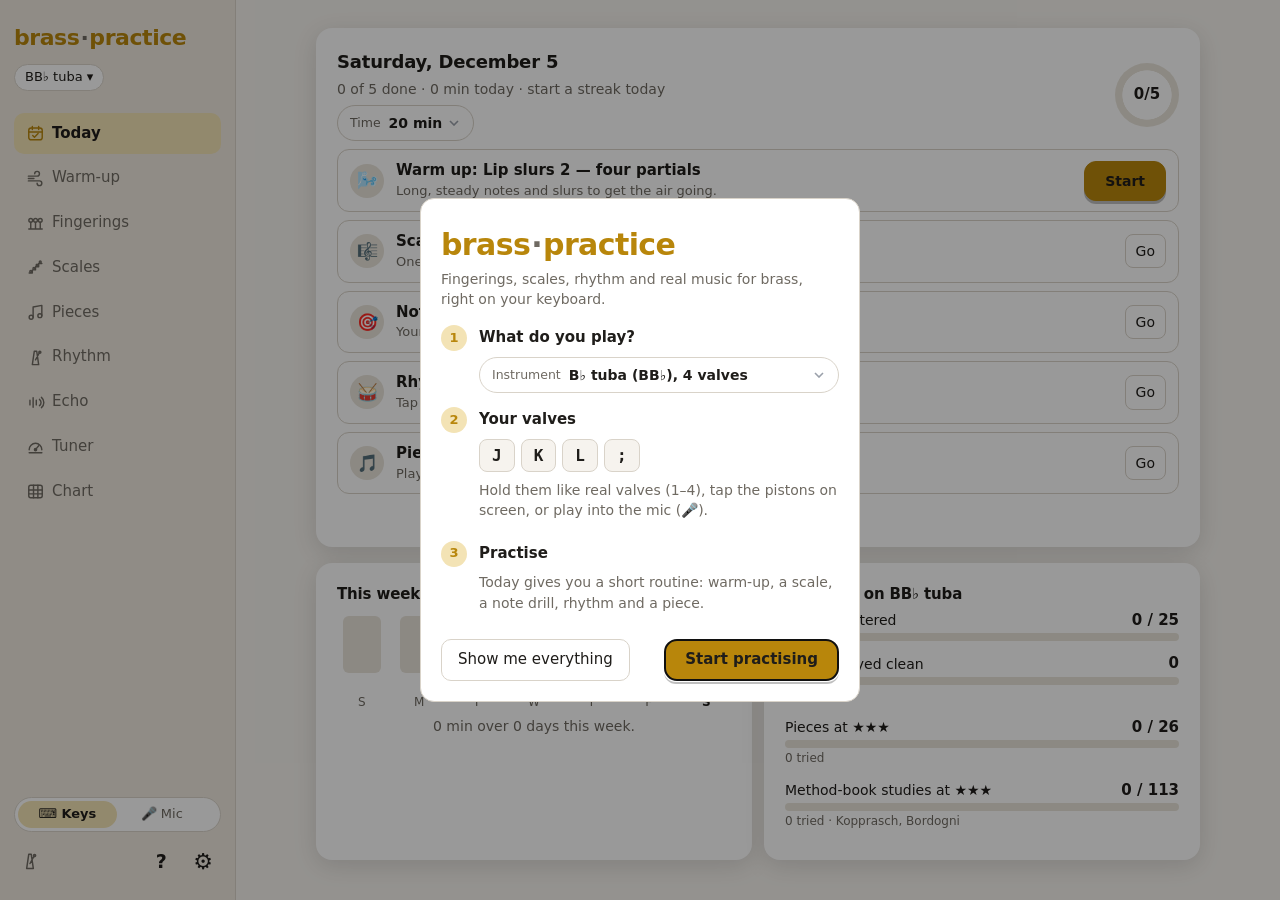
==== commit f52eb685: "Warm-up tab (breathing, buzzing, range builder, moved long tones/tonguing/slurs) and Echo ear traini" ====
--- a/index.html
+++ b/index.html
@@ -11,10 +11,12 @@
     <h1><span class="logo">brass<i>·</i>practice</span> <button id="instBtn" class="inst-btn" title="Change instrument"></button></h1>
     <nav class="tabs">
       <button class="tab" data-tab="today"><svg class="ti" viewBox="0 0 24 24" aria-hidden="true"><rect x="3.5" y="5" width="17" height="15" rx="3"/><path d="M3.5 10h17M8 3v4M16 3v4M8.5 14.5l2.2 2.2 4.6-4.6"/></svg><span>Today</span></button>
+      <button class="tab" data-tab="warmup"><svg class="ti" viewBox="0 0 24 24" aria-hidden="true"><path d="M3 9h11a3 3 0 1 0-3-3M3 15h14a3 3 0 1 1-3 3M3 12h7"/></svg><span>Warm-up</span></button>
       <button class="tab" data-tab="fingerings"><svg class="ti" viewBox="0 0 24 24" aria-hidden="true"><circle cx="6" cy="8" r="2.4"/><circle cx="12" cy="8" r="2.4"/><circle cx="18" cy="8" r="2.4"/><path d="M6 10.4V19M12 10.4V19M18 10.4V19M3.5 19h17"/></svg><span>Fingerings</span></button>
       <button class="tab" data-tab="scales"><svg class="ti" viewBox="0 0 24 24" aria-hidden="true"><path d="M4 19h4v-4h4v-4h4V7h4"/><circle cx="6" cy="17" r="1.2"/><circle cx="10" cy="13" r="1.2"/><circle cx="14" cy="9" r="1.2"/><circle cx="18" cy="5" r="1.2"/></svg><span>Scales</span></button>
       <button class="tab" data-tab="pieces"><svg class="ti" viewBox="0 0 24 24" aria-hidden="true"><path d="M9 18V5l11-2v13"/><circle cx="6.5" cy="18" r="2.5"/><circle cx="17.5" cy="16" r="2.5"/></svg><span>Pieces</span></button>
       <button class="tab" data-tab="rhythm"><svg class="ti" viewBox="0 0 24 24" aria-hidden="true"><path d="M8 21h8l-2.5-17h-3zM12 15l5-9"/><circle cx="17.5" cy="5.5" r="1.3"/></svg><span>Rhythm</span></button>
+      <button class="tab" data-tab="echo"><svg class="ti" viewBox="0 0 24 24" aria-hidden="true"><path d="M5 9v6M9 6v12M13 9v6"/><path d="M17 8a5 5 0 0 1 0 8M19.5 5.5a8.5 8.5 0 0 1 0 13"/></svg><span>Echo</span></button>
       <button class="tab" data-tab="tuner"><svg class="ti" viewBox="0 0 24 24" aria-hidden="true"><path d="M4 16a8 8 0 0 1 16 0"/><path d="M12 16l4-5"/><circle cx="12" cy="16" r="1.4"/><path d="M4 20h16"/></svg><span>Tuner</span></button>
       <button class="tab" data-tab="chart"><svg class="ti" viewBox="0 0 24 24" aria-hidden="true"><rect x="3.5" y="4" width="17" height="16" rx="2.5"/><path d="M3.5 10h17M3.5 15h17M9.5 4v16M15 4v16"/></svg><span>Chart</span></button>
     </nav>
@@ -247,6 +249,104 @@
       </div>
     </div>
 
+    <!-- Echo -->
+    <div class="panel stage" id="panel-echo" hidden>
+      <div class="toolbar">
+        <label class="pill"><span>Level</span><select id="ecLevel"></select></label>
+        <label class="pill"><span>Key</span><select id="ecKey"></select></label>
+        <span class="pill stepper" title="Tempo"><button id="ecSlower" aria-label="Slower">−</button><span class="bpm"><output id="ecBpm">80</output><small>bpm</small></span><button id="ecFaster" aria-label="Faster">+</button></span>
+        <span class="tb-spacer"></span>
+        <span class="chips">
+          <span class="chip" title="Phrases echoed / tried this session"><b id="ecRight">0</b>/<b id="ecTried">0</b> echoed</span>
+          <span class="chip" title="In a row"><b id="ecStreak">0</b> in a row</span>
+        </span>
+      </div>
+      <div class="stage-main wide"><div id="ecScore" class="score-box small echo-box" aria-live="polite"></div></div>
+      <div id="ecFeedback" class="status" aria-live="polite">&nbsp;</div>
+      <div class="valve-slot"></div>
+      <p id="ecHint" class="hint"></p>
+    </div>
+
+    <!-- Warm-up -->
+    <div class="panel" id="panel-warmup" hidden>
+      <div class="today-row">
+      <section class="card">
+        <h2>Breathing</h2>
+        <p class="sub">Slow, full breaths before you play: follow the circle, in as it grows and out as it shrinks. One count a second.</p>
+        <div class="toolbar">
+          <label class="pill"><span>Pattern</span><select id="brPattern"></select></label>
+          <label class="pill"><span>Rounds</span><select id="brRounds"><option value="4">4</option><option value="6">6</option><option value="8">8</option><option value="10">10</option></select></label>
+          <label class="check"><input type="checkbox" id="brClick"> Tick each count</label>
+          <button id="brStart" class="pill primary">Start</button>
+        </div>
+        <div class="br-stage"><div id="brCircle" class="br-circle"></div><div class="br-text"><b id="brPhase">&nbsp;</b><span id="brCount"></span></div></div>
+      </section>
+      <section class="card">
+        <h2>Mouthpiece buzzing</h2>
+        <p class="sub">Hear the line, then buzz it on the mouthpiece alone. Your pitch is drawn over it — the mic hears a buzz too.</p>
+        <div class="toolbar">
+          <label class="pill"><span>Line</span><select id="bzPattern"></select></label>
+          <label class="pill"><span>From</span><select id="bzNote"></select></label>
+          <button id="bzStart" class="pill primary">Start</button>
+        </div>
+        <svg id="bzGraph" class="lt-graph bz-graph" viewBox="0 0 320 110" role="img" aria-label="The line to buzz, and your pitch"></svg>
+        <p id="bzMsg" class="feedback">&nbsp;</p>
+      </section>
+      </div>
+      <div class="today-row">
+      <section class="card">
+        <h2>Long-tone challenge</h2>
+        <p class="sub">Hold one note as long and as steadily as you can, in the shape you pick. The timer starts when it hears the note.</p>
+        <div class="toolbar">
+          <label class="pill"><span>Note</span><select id="ltNote"></select></label>
+          <label class="pill"><span>Goal</span><select id="ltGoal"><option value="8">8 s</option><option value="12">12 s</option><option value="16">16 s</option><option value="20">20 s</option><option value="30">30 s</option></select></label>
+          <label class="pill" title="How loud over the note: the dashed line on the graph"><span>Shape</span><select id="ltShape"><option value="steady">Steady</option><option value="cres">Crescendo</option><option value="dim">Diminuendo</option><option value="swell">Swell (messa di voce)</option></select></label>
+          <button id="ltStart" class="pill primary">Start</button>
+        </div>
+        <div class="bar-h big"><span id="ltBar" style="width:0%"></span></div>
+        <svg id="ltGraph" class="lt-graph" viewBox="0 0 300 96" role="img" aria-label="Loudness and pitch over the note" hidden></svg>
+        <div class="lt-key" id="ltKey" hidden><i class="k-loud"></i>loudness <i class="k-target"></i>aim <i class="k-pitch"></i>pitch (±30¢)</div>
+        <p id="ltMsg" class="feedback">&nbsp;</p>
+      </section>
+      <section class="card">
+        <h2>Tonguing</h2>
+        <p class="sub">Tongue one note in time with the click; see how even your notes are. For double tonguing (T-K), it shows whether the K notes lag. Use headphones.</p>
+        <div class="toolbar">
+          <label class="pill"><span>Note</span><select id="tgNote"></select></label>
+          <label class="pill"><span>Notes</span><select id="tgSub"><option value="2">8ths</option><option value="3">Triplets</option><option value="4">16ths</option></select></label>
+          <span class="pill stepper" title="Tempo"><button id="tgSlower" aria-label="Slower">−</button><span class="bpm"><output id="tgBpm">80</output><small>bpm</small></span><button id="tgFaster" aria-label="Faster">+</button></span>
+          <button id="tgStart" class="pill primary">Start</button>
+        </div>
+        <svg id="tgGraph" class="tg-graph" viewBox="0 0 300 44" role="img" aria-label="Your note starts against the beat" hidden></svg>
+        <p id="tgMsg" class="feedback">&nbsp;</p>
+      </section>
+      </div>
+      <div class="today-row">
+      <section class="card">
+        <h2>Lip slurs</h2>
+        <p class="sub">One fingering, moving between the notes it plays (its partials) in your range — air and lips only. The mic hears which partial you hit.</p>
+        <div class="toolbar">
+          <label class="pill"><span>Fingering</span><select id="lsF"></select></label>
+          <label class="pill"><span>Pattern</span><select id="lsP"></select></label>
+          <button id="lsGo" class="pill primary">Practise ›</button>
+        </div>
+        <p class="sub tight" id="lsNotes"></p>
+      </section>
+      <section class="card">
+        <h2>Range builder</h2>
+        <p class="sub">Push your highest or lowest note one step further. A note counts once you hold it for a second, in tune. Rest between tries.</p>
+        <div class="toolbar">
+          <button id="rgUp" class="pill primary">↑ Extend up</button>
+          <button id="rgDown" class="pill">↓ Extend down</button>
+          <button id="rgStop" class="pill ghost" hidden>Stop</button>
+        </div>
+        <div class="rg-target"><b id="rgNote">–</b><span id="rgFing"></span></div>
+        <p id="rgMsg" class="feedback">&nbsp;</p>
+        <p id="rgBest" class="sub tight"></p>
+      </section>
+      </div>
+    </div>
+
     <!-- Tuner -->
     <div class="panel" id="panel-tuner" hidden>
       <section class="card trainer tuner">
@@ -285,42 +385,9 @@
         <div id="intAdvice" class="inton-advice"></div>
       </section>
       <div class="today-row">
-      <section class="card">
-        <h2>Long-tone challenge</h2>
-        <p class="sub">Hold one note as long and as steadily as you can, in the shape you pick. The timer starts when it hears the note.</p>
-        <div class="toolbar">
-          <label class="pill"><span>Note</span><select id="ltNote"></select></label>
-          <label class="pill"><span>Goal</span><select id="ltGoal"><option value="8">8 s</option><option value="12">12 s</option><option value="16">16 s</option><option value="20">20 s</option><option value="30">30 s</option></select></label>
-          <label class="pill" title="How loud over the note: the dashed line on the graph"><span>Shape</span><select id="ltShape"><option value="steady">Steady</option><option value="cres">Crescendo</option><option value="dim">Diminuendo</option><option value="swell">Swell (messa di voce)</option></select></label>
-          <button id="ltStart" class="pill primary">Start</button>
-        </div>
-        <div class="bar-h big"><span id="ltBar" style="width:0%"></span></div>
-        <svg id="ltGraph" class="lt-graph" viewBox="0 0 300 96" role="img" aria-label="Loudness and pitch over the note" hidden></svg>
-        <div class="lt-key" id="ltKey" hidden><i class="k-loud"></i>loudness <i class="k-target"></i>aim <i class="k-pitch"></i>pitch (±30¢)</div>
-        <p id="ltMsg" class="feedback">&nbsp;</p>
-      </section>
-      <section class="card">
-        <h2>Tonguing</h2>
-        <p class="sub">Tongue one note in time with the click; see how even your notes are. For double tonguing (T-K), it shows whether the K notes lag. Use headphones.</p>
-        <div class="toolbar">
-          <label class="pill"><span>Note</span><select id="tgNote"></select></label>
-          <label class="pill"><span>Notes</span><select id="tgSub"><option value="2">8ths</option><option value="3">Triplets</option><option value="4">16ths</option></select></label>
-          <span class="pill stepper" title="Tempo"><button id="tgSlower" aria-label="Slower">−</button><span class="bpm"><output id="tgBpm">80</output><small>bpm</small></span><button id="tgFaster" aria-label="Faster">+</button></span>
-          <button id="tgStart" class="pill primary">Start</button>
-        </div>
-        <svg id="tgGraph" class="tg-graph" viewBox="0 0 300 44" role="img" aria-label="Your note starts against the beat" hidden></svg>
-        <p id="tgMsg" class="feedback">&nbsp;</p>
-      </section>
-      <section class="card">
-        <h2>Lip slurs</h2>
-        <p class="sub">One fingering, moving between the notes it plays (its partials) in your range — air and lips only. The mic hears which partial you hit.</p>
-        <div class="toolbar">
-          <label class="pill"><span>Fingering</span><select id="lsF"></select></label>
-          <label class="pill"><span>Pattern</span><select id="lsP"></select></label>
-          <button id="lsGo" class="pill primary">Practise ›</button>
-        </div>
-        <p class="sub tight" id="lsNotes"></p>
-      </section>
+      
+      
+      
       <section class="card">
         <h2>Drone</h2>
         <p class="sub">A steady reference note to tune against. Use headphones while the mic listens.</p>
@@ -621,6 +688,8 @@
   <script src="js/mode-today.js"></script>
   <script src="js/mode-tuner.js"></script>
   <script src="js/mode-intonation.js"></script>
+  <script src="js/mode-warmup.js"></script>
+  <script src="js/mode-echo.js"></script>
   <script src="js/mode-chart.js"></script>
   <script src="js/metronome.js"></script>
   <script src="js/main.js"></script>
--- a/style.css
+++ b/style.css
@@ -763,6 +763,22 @@
 .tg-graph .hit.close { fill: var(--warn); }
 .tg-graph .hit.off { fill: var(--bad); }
 .tg-graph .missed { fill: none; stroke: var(--bad); stroke-width: 1.2; }
+.br-stage { display: grid; place-items: center; height: 170px; position: relative; }
+.br-circle { width: 150px; height: 150px; border-radius: 50%; background: var(--good-soft); border: 3px solid var(--good); transform: scale(.35); transition: transform 1s linear; }
+.br-text { position: absolute; inset: 0; display: grid; place-content: center; text-align: center; pointer-events: none; }
+.br-text b { font-size: 17px; }
+.br-text span { font-size: 12px; color: var(--muted); }
+.bz-graph .target { fill: none; stroke: var(--ink); stroke-width: 2; stroke-dasharray: 5 4; opacity: .6; }
+.bz-graph .pt { fill: var(--good); }
+.bz-graph .pt.close { fill: var(--warn); }
+.bz-graph .pt.off { fill: var(--bad); }
+.bz-graph .axis { font-size: 8px; fill: var(--muted); }
+.rg-target { display: flex; align-items: baseline; gap: 12px; justify-content: center; margin: 8px 0 2px; }
+.rg-target b { font-size: 34px; font-family: Georgia, serif; }
+.rg-target span { color: var(--muted); font-size: 15px; }
+.echo-box { min-height: 120px; display: grid; align-items: center; }
+.echo-hidden { display: flex; gap: 18px; justify-content: center; }
+.echo-hidden span { width: 44px; height: 56px; border-radius: 10px; background: var(--valve); display: grid; place-items: center; font: 700 26px Georgia, serif; color: var(--muted); }
 .mic-meter-row { display: flex; align-items: center; gap: 10px; margin: 8px 0 2px; }
 .mic-meter { position: relative; flex: 1; height: 10px; border-radius: 5px; background: var(--valve); overflow: hidden; }
 .mic-meter span { position: absolute; left: 0; top: 0; bottom: 0; width: 0; background: var(--good); transition: width 60ms linear; }
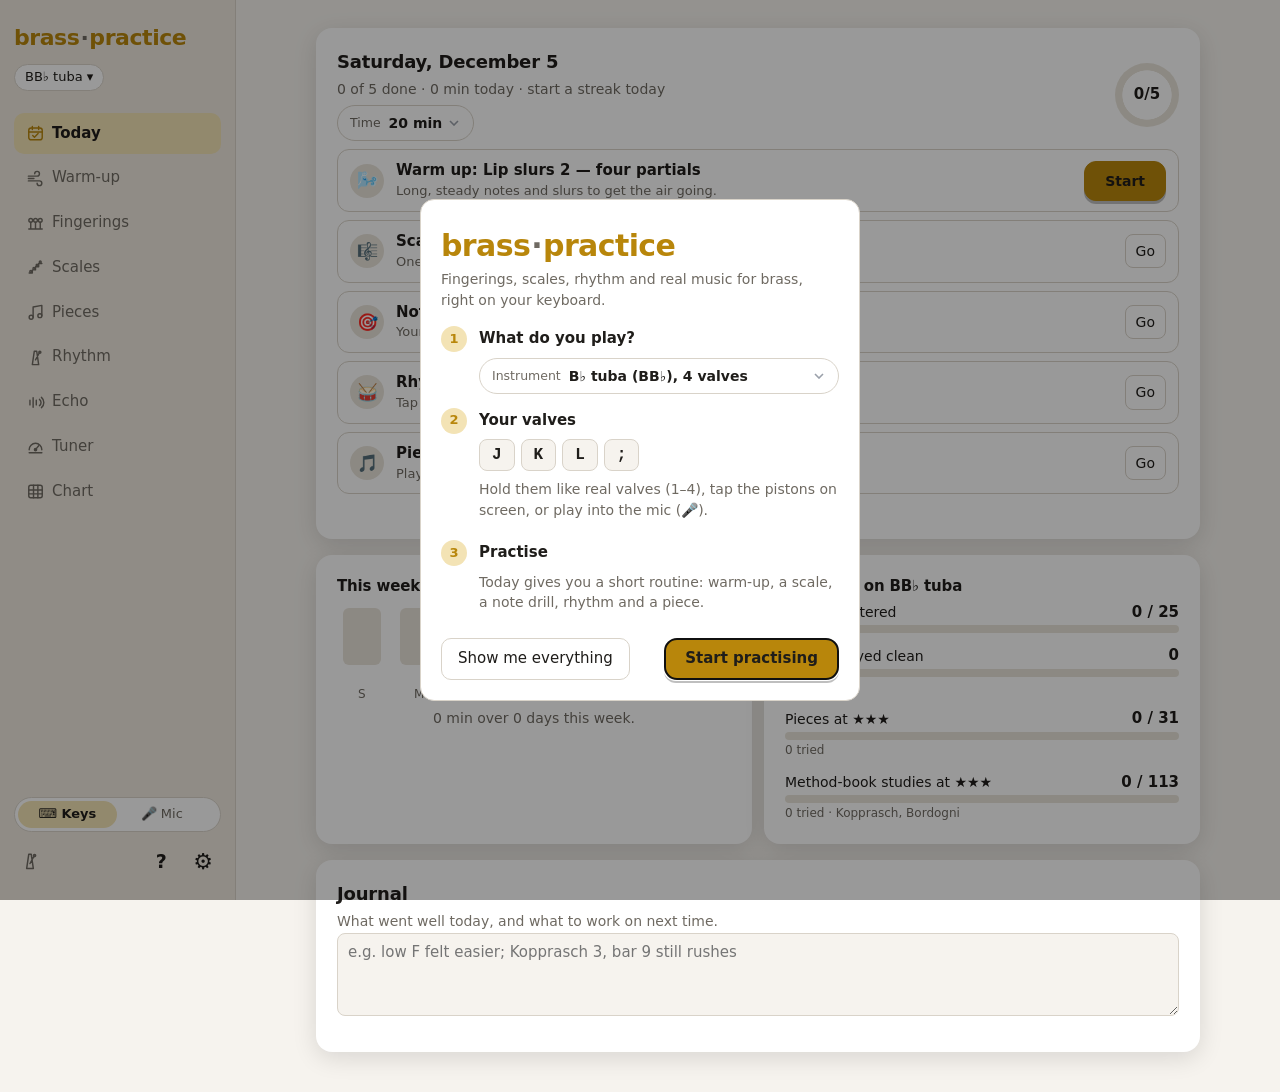
==== commit e05afe3f: "Pieces: pitch trace after mic runs, duets, excerpts, saved takes, journal, better fingerings; split " ====
--- a/index.html
+++ b/index.html
@@ -73,6 +73,12 @@
         <div id="tdStats" class="stats"></div>
       </section>
       </div>
+      <section class="card">
+        <h2>Journal</h2>
+        <label class="sub" for="tdJournal">What went well today, and what to work on next time.</label>
+        <textarea id="tdJournal" class="text-input" rows="3" placeholder="e.g. low F felt easier; Kopprasch 3, bar 9 still rushes"></textarea>
+        <p id="tdJournalPrev" class="sub tight journal-prev" hidden></p>
+      </section>
     </div>
 
     <!-- Fingerings -->
@@ -193,10 +199,15 @@
             </div>
             <label class="check"><input type="checkbox" id="pcClick"> Metronome</label>
             <label class="check" id="pcAccRow" hidden><input type="checkbox" id="pcAcc"> Piano accompaniment</label>
+            <div class="pop-row" id="pcDuetRow" hidden>
+              <label class="pill"><span>You play</span><select id="pcDuetPart"><option value="1">Part 1</option><option value="2">Part 2</option></select></label>
+              <label class="check"><input type="checkbox" id="pcDuet"> The app plays the other part</label>
+            </div>
             <label class="check"><input type="checkbox" id="pcGuide"> Play every note for me (guide)</label>
             <label class="check"><input type="checkbox" id="pcLoop"> Loop</label>
             <label class="check sub-check"><input type="checkbox" id="pcRamp"> …and speed up 4 bpm after each clean run (95%+)</label>
             <label class="check"><input type="checkbox" id="pcMemo"> Memorize: hide notes until played</label>
+            <label class="check" title="From the intonation map (Tuner): an alternate fingering that measured clearly closer to in tune"><input type="checkbox" id="pcMyF"> Show fingerings that sit better on my horn</label>
             <div class="pop-row">
               <button id="pcResetTempo" class="link-btn">reset tempo</button>
               <button id="pcEdit" class="link-btn" hidden>Edit</button>
@@ -207,12 +218,21 @@
         </details>
         <span class="tb-spacer"></span>
         <span id="pcMeta" class="meta"></span>
+        <details class="pop" id="pcJournal">
+          <summary class="pill ghost" title="Your notes on this piece">📝 Notes</summary>
+          <div class="pop-body">
+            <label class="sub" for="pcJournalText">Your notes on this piece</label>
+            <textarea id="pcJournalText" class="text-input" rows="4" placeholder="e.g. bar 12: breathe after the high F"></textarea>
+            <p class="sub tight" id="pcJournalWhen"></p>
+          </div>
+        </details>
         <details class="pop hist-pop" id="pcHist" hidden>
           <summary class="pill ghost" title="Your runs on this piece"><svg id="pcSpark" class="spark" viewBox="0 0 64 20" aria-hidden="true"></svg> History</summary>
           <div class="pop-body" id="pcHistBody"></div>
         </details>
       </div>
       <p id="pcNote" class="piece-note" hidden></p>
+      <p id="pcMyNote" class="piece-note mine" hidden></p>
       <p id="pcRangeWarn" class="note-box warn" hidden></p>
       <div id="pcScore" class="score-box" title="Click a bar to start there · Shift-click to end there"></div>
       <div id="pcFeedback" class="status" aria-live="polite">&nbsp;</div>
@@ -683,7 +703,10 @@
   <script src="js/library.js"></script>
   <script src="js/library-methods.js"></script>
   <script src="js/omr.js"></script>
+  <script src="js/pieces-gen.js"></script>
+  <script src="js/takes.js"></script>
   <script src="js/mode-pieces.js"></script>
+  <script src="js/journal.js"></script>
   <script src="js/import.js"></script>
   <script src="js/mode-today.js"></script>
   <script src="js/mode-tuner.js"></script>
--- a/style.css
+++ b/style.css
@@ -776,6 +776,21 @@
 .rg-target { display: flex; align-items: baseline; gap: 12px; justify-content: center; margin: 8px 0 2px; }
 .rg-target b { font-size: 34px; font-family: Georgia, serif; }
 .rg-target span { color: var(--muted); font-size: 15px; }
+svg .ptrace { fill: none; stroke: var(--good); stroke-width: 1.8; stroke-linejoin: round; opacity: .9; }
+svg .ptrace.close { stroke: var(--warn); }
+svg .ptrace.off { stroke: var(--bad); }
+svg .annot.tip { fill: var(--brass); font-weight: 600; }
+svg .state-mark { fill: var(--bad); font-weight: 700; }
+svg .sc-ev.late .state-mark, svg .note.fixed .state-mark { fill: var(--warn); }
+.piece-note.mine { border-left: 3px solid var(--brass); padding-left: 10px; white-space: pre-wrap; }
+.takes { margin-top: 10px; }
+.take-row { display: flex; align-items: center; gap: 8px; font-size: 13px; padding: 3px 0; }
+.take-row span { flex: 1; }
+.take-play { min-width: 34px; justify-content: center; }
+#pcJournal .pop-body { width: min(360px, 86vw); }
+#pcJournalText, #tdJournal { width: 100%; resize: vertical; font: inherit; }
+.journal-prev { margin-top: 6px; white-space: pre-wrap; }
+.journal-prev::before { content: 'Last time · '; font-weight: 600; }
 .echo-box { min-height: 120px; display: grid; align-items: center; }
 .echo-hidden { display: flex; gap: 18px; justify-content: center; }
 .echo-hidden span { width: 44px; height: 56px; border-radius: 10px; background: var(--valve); display: grid; place-items: center; font: 700 26px Georgia, serif; color: var(--muted); }
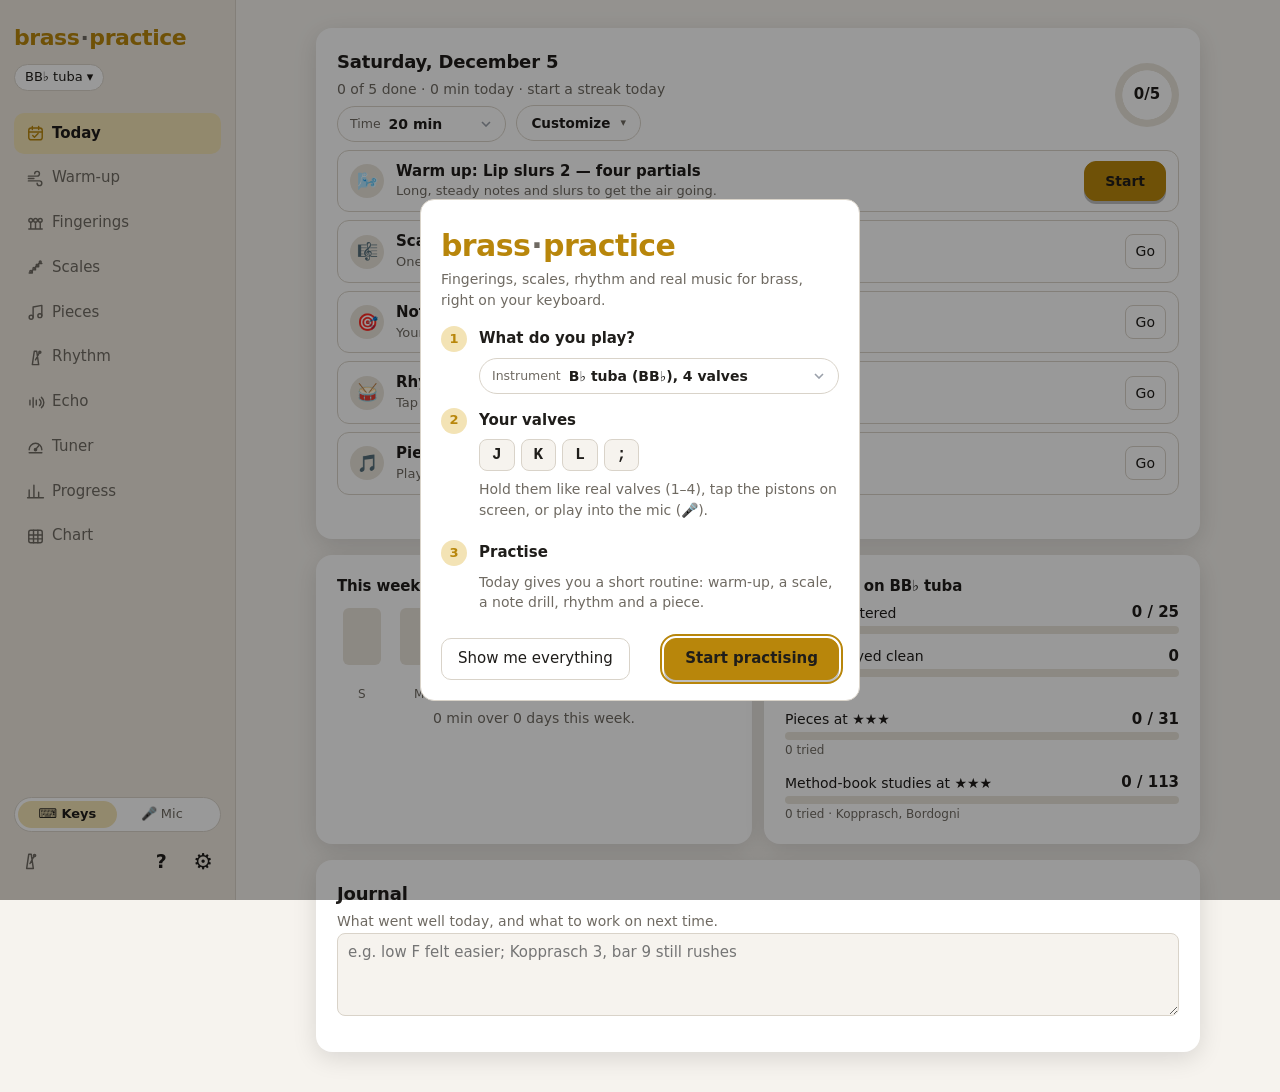
==== commit 0eb5480b: "Chord tuning, compensating setting, band/tenor reading, metronome extras, custom Today, Progress tab" ====
--- a/index.html
+++ b/index.html
@@ -9,16 +9,17 @@
 <body>
   <header class="top">
     <h1><span class="logo">brass<i>·</i>practice</span> <button id="instBtn" class="inst-btn" title="Change instrument"></button></h1>
-    <nav class="tabs">
-      <button class="tab" data-tab="today"><svg class="ti" viewBox="0 0 24 24" aria-hidden="true"><rect x="3.5" y="5" width="17" height="15" rx="3"/><path d="M3.5 10h17M8 3v4M16 3v4M8.5 14.5l2.2 2.2 4.6-4.6"/></svg><span>Today</span></button>
-      <button class="tab" data-tab="warmup"><svg class="ti" viewBox="0 0 24 24" aria-hidden="true"><path d="M3 9h11a3 3 0 1 0-3-3M3 15h14a3 3 0 1 1-3 3M3 12h7"/></svg><span>Warm-up</span></button>
-      <button class="tab" data-tab="fingerings"><svg class="ti" viewBox="0 0 24 24" aria-hidden="true"><circle cx="6" cy="8" r="2.4"/><circle cx="12" cy="8" r="2.4"/><circle cx="18" cy="8" r="2.4"/><path d="M6 10.4V19M12 10.4V19M18 10.4V19M3.5 19h17"/></svg><span>Fingerings</span></button>
-      <button class="tab" data-tab="scales"><svg class="ti" viewBox="0 0 24 24" aria-hidden="true"><path d="M4 19h4v-4h4v-4h4V7h4"/><circle cx="6" cy="17" r="1.2"/><circle cx="10" cy="13" r="1.2"/><circle cx="14" cy="9" r="1.2"/><circle cx="18" cy="5" r="1.2"/></svg><span>Scales</span></button>
-      <button class="tab" data-tab="pieces"><svg class="ti" viewBox="0 0 24 24" aria-hidden="true"><path d="M9 18V5l11-2v13"/><circle cx="6.5" cy="18" r="2.5"/><circle cx="17.5" cy="16" r="2.5"/></svg><span>Pieces</span></button>
-      <button class="tab" data-tab="rhythm"><svg class="ti" viewBox="0 0 24 24" aria-hidden="true"><path d="M8 21h8l-2.5-17h-3zM12 15l5-9"/><circle cx="17.5" cy="5.5" r="1.3"/></svg><span>Rhythm</span></button>
-      <button class="tab" data-tab="echo"><svg class="ti" viewBox="0 0 24 24" aria-hidden="true"><path d="M5 9v6M9 6v12M13 9v6"/><path d="M17 8a5 5 0 0 1 0 8M19.5 5.5a8.5 8.5 0 0 1 0 13"/></svg><span>Echo</span></button>
-      <button class="tab" data-tab="tuner"><svg class="ti" viewBox="0 0 24 24" aria-hidden="true"><path d="M4 16a8 8 0 0 1 16 0"/><path d="M12 16l4-5"/><circle cx="12" cy="16" r="1.4"/><path d="M4 20h16"/></svg><span>Tuner</span></button>
-      <button class="tab" data-tab="chart"><svg class="ti" viewBox="0 0 24 24" aria-hidden="true"><rect x="3.5" y="4" width="17" height="16" rx="2.5"/><path d="M3.5 10h17M3.5 15h17M9.5 4v16M15 4v16"/></svg><span>Chart</span></button>
+    <nav class="tabs" role="tablist" aria-label="Sections">
+      <button class="tab" role="tab" aria-selected="false" data-tab="today"><svg class="ti" viewBox="0 0 24 24" aria-hidden="true"><rect x="3.5" y="5" width="17" height="15" rx="3"/><path d="M3.5 10h17M8 3v4M16 3v4M8.5 14.5l2.2 2.2 4.6-4.6"/></svg><span>Today</span></button>
+      <button class="tab" role="tab" aria-selected="false" data-tab="warmup"><svg class="ti" viewBox="0 0 24 24" aria-hidden="true"><path d="M3 9h11a3 3 0 1 0-3-3M3 15h14a3 3 0 1 1-3 3M3 12h7"/></svg><span>Warm-up</span></button>
+      <button class="tab" role="tab" aria-selected="false" data-tab="fingerings"><svg class="ti" viewBox="0 0 24 24" aria-hidden="true"><circle cx="6" cy="8" r="2.4"/><circle cx="12" cy="8" r="2.4"/><circle cx="18" cy="8" r="2.4"/><path d="M6 10.4V19M12 10.4V19M18 10.4V19M3.5 19h17"/></svg><span>Fingerings</span></button>
+      <button class="tab" role="tab" aria-selected="false" data-tab="scales"><svg class="ti" viewBox="0 0 24 24" aria-hidden="true"><path d="M4 19h4v-4h4v-4h4V7h4"/><circle cx="6" cy="17" r="1.2"/><circle cx="10" cy="13" r="1.2"/><circle cx="14" cy="9" r="1.2"/><circle cx="18" cy="5" r="1.2"/></svg><span>Scales</span></button>
+      <button class="tab" role="tab" aria-selected="false" data-tab="pieces"><svg class="ti" viewBox="0 0 24 24" aria-hidden="true"><path d="M9 18V5l11-2v13"/><circle cx="6.5" cy="18" r="2.5"/><circle cx="17.5" cy="16" r="2.5"/></svg><span>Pieces</span></button>
+      <button class="tab" role="tab" aria-selected="false" data-tab="rhythm"><svg class="ti" viewBox="0 0 24 24" aria-hidden="true"><path d="M8 21h8l-2.5-17h-3zM12 15l5-9"/><circle cx="17.5" cy="5.5" r="1.3"/></svg><span>Rhythm</span></button>
+      <button class="tab" role="tab" aria-selected="false" data-tab="echo"><svg class="ti" viewBox="0 0 24 24" aria-hidden="true"><path d="M5 9v6M9 6v12M13 9v6"/><path d="M17 8a5 5 0 0 1 0 8M19.5 5.5a8.5 8.5 0 0 1 0 13"/></svg><span>Echo</span></button>
+      <button class="tab" role="tab" aria-selected="false" data-tab="tuner"><svg class="ti" viewBox="0 0 24 24" aria-hidden="true"><path d="M4 16a8 8 0 0 1 16 0"/><path d="M12 16l4-5"/><circle cx="12" cy="16" r="1.4"/><path d="M4 20h16"/></svg><span>Tuner</span></button>
+      <button class="tab" role="tab" aria-selected="false" data-tab="progress"><svg class="ti" viewBox="0 0 24 24" aria-hidden="true"><path d="M4 20V10M10 20V4M16 20v-7M22 20H2"/></svg><span>Progress</span></button>
+      <button class="tab" role="tab" aria-selected="false" data-tab="chart"><svg class="ti" viewBox="0 0 24 24" aria-hidden="true"><rect x="3.5" y="4" width="17" height="16" rx="2.5"/><path d="M3.5 10h17M3.5 15h17M9.5 4v16M15 4v16"/></svg><span>Chart</span></button>
     </nav>
     <span id="progress" class="progress" title="Days in a row you've practised · minutes today"></span>
     <div class="input-seg" role="group" aria-label="Answer with">
@@ -26,7 +27,7 @@
       <button id="micBtn" title="Answer by playing your instrument into the microphone" aria-pressed="false">🎤 <span id="micLive">Mic</span></button>
     </div>
     <details class="pop metro-pop" id="metro">
-      <summary class="icon-btn metro-btn" title="Metronome"><svg class="ti" viewBox="0 0 24 24" aria-hidden="true"><path d="M8 21h8l-2.5-17h-3zM12 15l5-9"/><circle cx="17.5" cy="5.5" r="1.3"/></svg><span id="metroMini"></span></summary>
+      <summary class="icon-btn metro-btn" title="Metronome" aria-label="Metronome"><svg class="ti" viewBox="0 0 24 24" aria-hidden="true"><path d="M8 21h8l-2.5-17h-3zM12 15l5-9"/><circle cx="17.5" cy="5.5" r="1.3"/></svg><span id="metroMini"></span></summary>
       <div class="pop-body metro-body">
         <div class="metro-head"><b>Metronome</b><span class="beat-dots" id="metroDots"></span></div>
         <div class="metro-bpm">
@@ -36,8 +37,15 @@
         </div>
         <input type="range" id="metroRange" min="30" max="260" step="1" aria-label="Tempo">
         <div class="pop-row">
-          <label class="pill"><span>Beats</span><select id="metroBeats"><option value="1">1</option><option value="2">2</option><option value="3">3</option><option value="4">4</option><option value="5">5</option><option value="6">6</option><option value="7">7</option></select></label>
+          <label class="pill"><span>Beats</span><select id="metroBeats"><option value="1">1</option><option value="2">2</option><option value="3">3</option><option value="4">4</option><option value="5">5</option><option value="6">6</option><option value="7">7</option><option value="8">8</option><option value="9">9</option></select></label>
           <label class="pill"><span>Clicks</span><select id="metroSub"><option value="1">beats</option><option value="2">eighths</option><option value="3">triplets</option><option value="4">16ths</option></select></label>
+        </div>
+        <div class="pop-row">
+          <label class="pill" title="Which beats are stressed in a bar of 5, 6 or 7"><span>Groups</span><select id="metroGroup"></select></label>
+        </div>
+        <div class="pop-row">
+          <label class="pill" title="Silent bars: does your pulse hold on its own?"><span>Gaps</span><select id="metroGap"><option value="">off</option><option value="1-1">play 1 · silent 1</option><option value="2-2">play 2 · silent 2</option><option value="3-1">play 3 · silent 1</option><option value="4-4">play 4 · silent 4</option></select></label>
+          <label class="pill" title="A little faster every few bars, while it runs"><span>Speed up</span><select id="metroRamp"><option value="">off</option><option value="2-4">+2 every 4 bars</option><option value="4-4">+4 every 4 bars</option><option value="4-8">+4 every 8 bars</option><option value="5-2">+5 every 2 bars</option></select></label>
         </div>
         <div class="pop-row">
           <button id="metroTap" class="pill">Tap</button>
@@ -55,7 +63,8 @@
       <section class="card">
         <div class="today-head">
           <div><h2 id="tdDate"></h2><p class="sub tight" id="tdSub"></p>
-            <label class="pill td-mins" title="How long you have today: the routine fits it"><span>Time</span><select id="tdMins"><option value="10">10 min</option><option value="20">20 min</option><option value="30">30 min</option><option value="45">45 min</option></select></label>
+            <label class="pill td-mins" title="How long you have today: the routine fits it"><span>Time</span><select id="tdMins"><option value="10">10 min</option><option value="20">20 min</option><option value="30">30 min</option><option value="45">45 min</option><option value="mine">My routine</option></select></label>
+            <details class="pop" id="tdCustomPop"><summary class="pill ghost">Customize</summary><div class="pop-body"><p class="sub tight">Your own routine: tick the steps you want.</p><div id="tdCustom" class="td-custom"></div></div></details>
           </div>
           <div class="ring" id="tdRing"></div>
         </div>
@@ -92,6 +101,7 @@
           </select>
         </label>
         <label class="pill"><span>Key</span><select id="fKey"></select></label>
+        <label class="pill" id="fReadRow" title="Read brass band parts (treble clef, transposed) or tenor clef"><span>Read in</span><select id="fRead"><option value="concert">Concert pitch</option><option value="band">Brass band treble clef</option><option value="tenor">Tenor clef</option></select></label>
         <span class="tb-group" id="fTimedOpts">
           <span class="pill stepper" title="Tempo"><button id="fSlower" aria-label="Slower">−</button><span class="bpm"><output id="fTempoOut">60</output><small>bpm</small></span><button id="fFaster" aria-label="Faster">+</button></span>
           <label class="pill"><span>Every</span><select id="fBeats"><option value="1">beat</option><option value="2">2 beats</option><option value="4">4 beats</option></select></label>
@@ -409,14 +419,39 @@
       
       
       <section class="card">
-        <h2>Drone</h2>
-        <p class="sub">A steady reference note to tune against. Use headphones while the mic listens.</p>
+        <h2>Drone &amp; chord tuning</h2>
+        <p class="sub">A steady note to tune against. Pick which note of the chord you're playing and the tuner aims for where an ensemble tunes it — a major third about 14¢ low, a fifth 2¢ high — not the tuner's equal temperament. Use headphones while the mic listens.</p>
         <div class="toolbar">
-          <label class="pill"><span>Note</span><select id="drNote"></select></label>
+          <label class="pill"><span>Drone</span><select id="drNote"></select></label>
+          <label class="pill"><span>Chord</span><select id="drChord"><option value="root">Root</option><option value="fifth">Root + fifth</option></select></label>
+          <label class="pill"><span>I play the</span><select id="drRole"><option value="">(just tune)</option><option value="0">root or octave</option><option value="7">fifth</option><option value="4">major third</option><option value="3">minor third</option><option value="9">major sixth</option><option value="10">seventh (barbershop)</option></select></label>
           <button id="drBtn" class="pill">▶ Play drone</button>
         </div>
-      </section>
-      </div>
+        <p id="drTarget" class="sub tight"></p>
+      </section>
+      </div>
+    </div>
+
+    <!-- Progress -->
+    <div class="panel" id="panel-progress" hidden>
+      <section class="card">
+        <div class="today-head">
+          <div><h2>Your progress</h2><p class="sub tight">All your practice so far; records are for <span id="prInst"></span>.</p></div>
+          <div class="pop-row">
+            <button id="prReport" class="pill primary" title="A one-page summary of the last 7 days, to print or send">Weekly report</button>
+            <button id="prReportSave" class="pill ghost" title="Download the weekly report as a file">⬇</button>
+          </div>
+        </div>
+        <div id="prSummary" class="stats prog-summary"></div>
+        <h3>Minutes per week</h3>
+        <div id="prWeeks"></div>
+      </section>
+      <div class="today-row">
+        <section class="card"><h2>Personal records</h2><table id="prRecords" class="prog-table"></table></section>
+        <section class="card"><h2>Tuning over time</h2><div id="prTuning"></div></section>
+      </div>
+      <section class="card"><h2>Tempo and score, piece by piece</h2><div class="staff-scroll"><table id="prTempos" class="prog-table"></table></div><p class="sub tight">Score · tempo (bpm), first run, latest and best.</p></section>
+      <section class="card"><h2>Recent journal notes</h2><div id="prJournal"></div></section>
     </div>
 
     <!-- Chart -->
@@ -447,6 +482,7 @@
 
       <h3 class="set-h">Instrument</h3>
       <label>Instrument <select id="setInstrument"></select></label>
+      <label class="check" id="setCompRow"><input type="checkbox" id="setComp"> Compensating valves (the 4th-valve combinations stay in tune)</label>
       <div class="row">
         <label>Lowest note <select id="setLow"></select></label>
         <label>Highest note <select id="setHigh"></select></label>
@@ -528,6 +564,7 @@
       <label>Theme
         <select id="setTheme"><option value="auto">Auto (system)</option><option value="dark">Dark</option><option value="light">Light</option></select>
       </label>
+      <label class="check"><input type="checkbox" id="setCB"> Colour-blind friendly colours (blue for right, orange for late or wrong)</label>
       <div class="backup-row">
         <span>Your progress lives in this browser.</span>
         <button type="button" id="backupBtn" class="small-btn">⬇ Back up</button>
@@ -670,6 +707,9 @@
       <h3>Practice</h3>
       <ul>
         <li><b>Today</b> — a routine sized to the time you have (10–45 min); <kbd>Space</kbd> starts the next step. Every other day the piece is the next study from your method books.</li>
+        <li><b>Warm-up</b> — breathing, mouthpiece buzzing, long tones with a shape, tonguing, lip slurs and a range builder.</li>
+        <li><b>Echo</b> — hear a short phrase, play it back by ear in the next bar.</li>
+        <li><b>Progress</b> — your practice over months, records, tempo and tuning trends, and a weekly report for a teacher.</li>
         <li><b>Fingerings</b> — read a note, finger it. <b>Auto</b> moves on when you're right; <b>Timed</b> brings notes on the beat.</li>
         <li><b>Scales</b> — every major and minor, straight or in a pattern (thirds, groups of four, arpeggio), played along with the click (green on time, amber late, red wrong).</li>
         <li><b>Pieces</b> — warm-ups, études, melodies, sight-reading, and the <b>method books</b>: Kopprasch's 60 Studies and 53 Bordogni vocalises. <kbd>B</kbd> opens the library. The music scrolls past the gold line; you hear your note as you finger it, and misses show the right fingering.
@@ -713,6 +753,7 @@
   <script src="js/mode-intonation.js"></script>
   <script src="js/mode-warmup.js"></script>
   <script src="js/mode-echo.js"></script>
+  <script src="js/mode-progress.js"></script>
   <script src="js/mode-chart.js"></script>
   <script src="js/metronome.js"></script>
   <script src="js/main.js"></script>
--- a/style.css
+++ b/style.css
@@ -194,6 +194,18 @@
 /* Today */
 .today-head { display: flex; align-items: center; justify-content: space-between; gap: 12px; margin-bottom: 8px; }
 .td-mins { margin-top: 8px; }
+.prog-summary { grid-template-columns: repeat(auto-fit, minmax(130px, 1fr)); }
+.prog-chart { width: 100%; height: auto; display: block; }
+.prog-chart .bar { fill: var(--good); opacity: .75; }
+.prog-chart .bar.now { opacity: 1; }
+.prog-chart .grid { stroke: var(--line); }
+.prog-chart .axis { font-size: 10px; fill: var(--muted); }
+.prog-table { border-collapse: collapse; width: 100%; font-size: 14px; }
+.prog-table th, .prog-table td { text-align: left; padding: 4px 10px 4px 0; border-bottom: 1px solid var(--line); vertical-align: top; }
+.prog-table th { font-weight: 600; color: var(--muted); white-space: nowrap; }
+#prJournal p { margin: 4px 0; white-space: pre-wrap; }
+#tdCustomPop { display: inline-block; margin-left: 6px; }
+.td-custom { display: grid; gap: 2px; min-width: 240px; }
 .ring {
   --p: 0; width: 64px; height: 64px; border-radius: 50%; flex-shrink: 0;
   display: grid; place-items: center; font-weight: 700; font-variant-numeric: tabular-nums;
@@ -746,6 +758,7 @@
 .cal-box p { margin: 0 0 6px; }
 .cal-box .beat-dots { margin: 6px 0 2px; gap: 10px; }
 .cal-box .dot { width: 14px; height: 14px; }
+.beat-dots .dot.ghost { border-style: dashed; opacity: .7; }
 .lt-graph, .tg-graph { display: block; width: 100%; height: auto; margin: 10px 0 2px; background: var(--valve); border-radius: 10px; }
 .lt-graph .loud { fill: none; stroke: var(--good); stroke-width: 2; }
 .lt-graph .target { fill: none; stroke: var(--ink); stroke-width: 1; stroke-dasharray: 4 3; opacity: .55; }
@@ -966,3 +979,18 @@
 .nav-pair button:hover:not(:disabled) { background: var(--valve); }
 .nav-pair button:disabled { color: var(--line); cursor: default; }
 a.replay-btn { text-decoration: none; color: var(--ink); font-weight: 600; font-size: 13.5px; padding: 0 12px; }
+
+/* Colour-blind friendly grading (Settings): blue for right, orange for late, vermilion
+   for wrong — the Okabe–Ito colours, which stay apart for every common colour blindness.
+   Grading also shows marks (× wrong, › late), so it never rests on colour alone. */
+:root[data-cb], :root[data-cb][data-theme="light"] {
+  --good: #0072b2; --good-soft: #d3e6f4; --warn: #b87700; --mid-soft: #f6e6c3; --bad: #d55e00; --bad-soft: #f7dccc;
+}
+@media (prefers-color-scheme: dark) {
+  :root[data-cb]:not([data-theme="light"]) { --good: #56b4e9; --good-soft: #17323f; --warn: #e69f00; --mid-soft: #3d3418; --bad: #ff8c4a; --bad-soft: #45291b; }
+}
+:root[data-cb][data-theme="dark"] { --good: #56b4e9; --good-soft: #17323f; --warn: #e69f00; --mid-soft: #3d3418; --bad: #ff8c4a; --bad-soft: #45291b; }
+
+/* Keyboard users see where they are. */
+button:focus-visible, summary:focus-visible, select:focus-visible, a:focus-visible,
+input:focus-visible, textarea:focus-visible, .tab:focus-visible { outline: 2px solid var(--brass); outline-offset: 2px; }
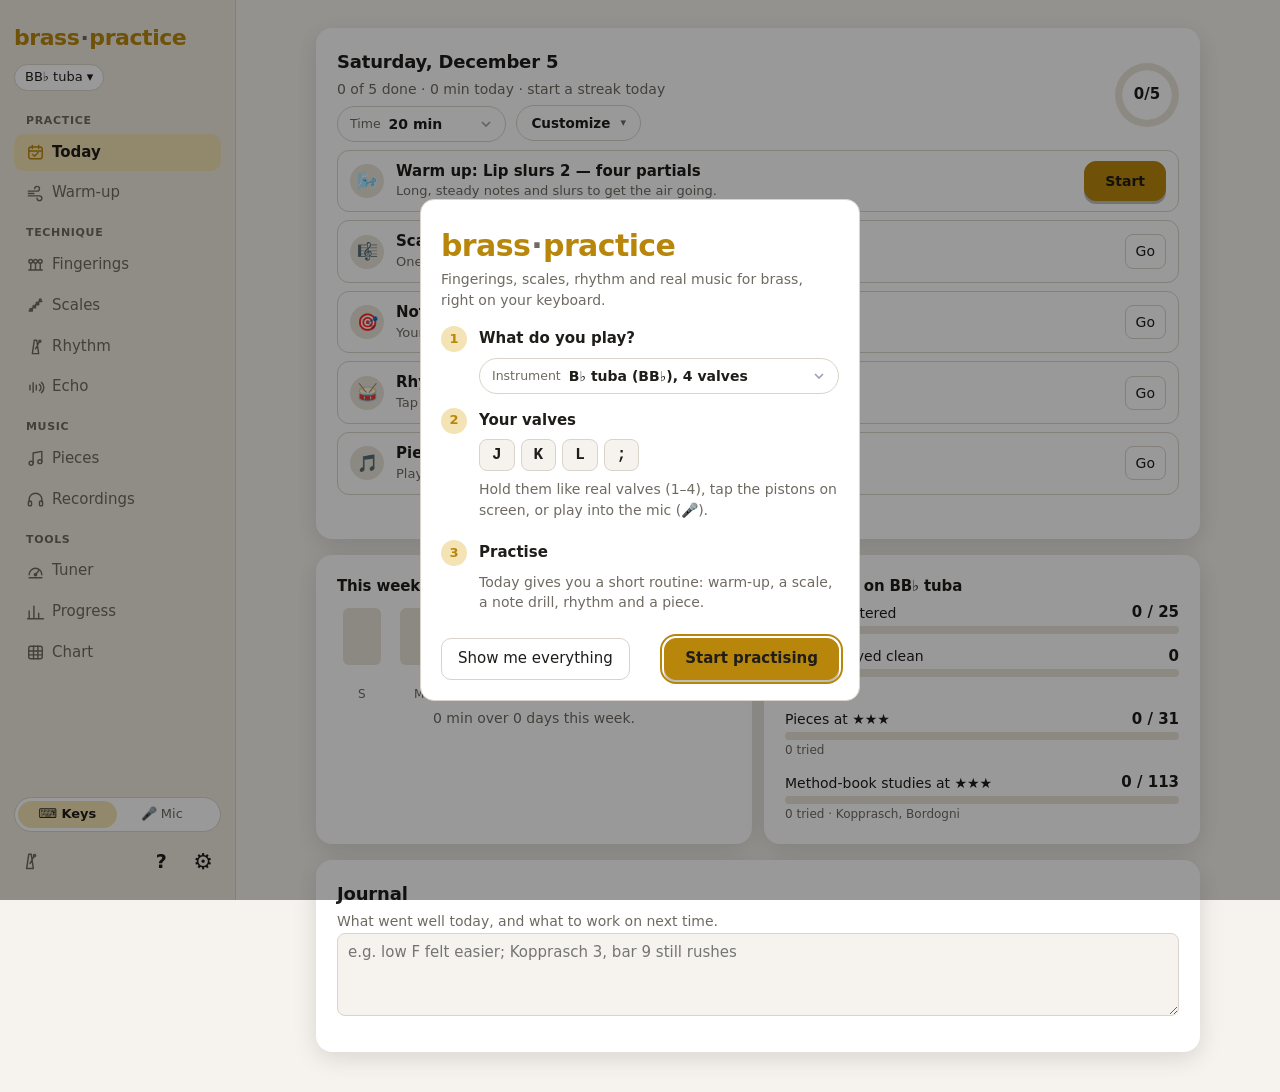
==== commit 3b060a10: "Groundwork and UX: saved-data version without duplicates, error isolation, shared grading/tempo/note" ====
--- a/index.html
+++ b/index.html
@@ -10,17 +10,24 @@
   <header class="top">
     <h1><span class="logo">brass<i>·</i>practice</span> <button id="instBtn" class="inst-btn" title="Change instrument"></button></h1>
     <nav class="tabs" role="tablist" aria-label="Sections">
+      <span class="nav-h" aria-hidden="true">Practice</span>
       <button class="tab" role="tab" aria-selected="false" data-tab="today"><svg class="ti" viewBox="0 0 24 24" aria-hidden="true"><rect x="3.5" y="5" width="17" height="15" rx="3"/><path d="M3.5 10h17M8 3v4M16 3v4M8.5 14.5l2.2 2.2 4.6-4.6"/></svg><span>Today</span></button>
       <button class="tab" role="tab" aria-selected="false" data-tab="warmup"><svg class="ti" viewBox="0 0 24 24" aria-hidden="true"><path d="M3 9h11a3 3 0 1 0-3-3M3 15h14a3 3 0 1 1-3 3M3 12h7"/></svg><span>Warm-up</span></button>
-      <button class="tab" role="tab" aria-selected="false" data-tab="fingerings"><svg class="ti" viewBox="0 0 24 24" aria-hidden="true"><circle cx="6" cy="8" r="2.4"/><circle cx="12" cy="8" r="2.4"/><circle cx="18" cy="8" r="2.4"/><path d="M6 10.4V19M12 10.4V19M18 10.4V19M3.5 19h17"/></svg><span>Fingerings</span></button>
-      <button class="tab" role="tab" aria-selected="false" data-tab="scales"><svg class="ti" viewBox="0 0 24 24" aria-hidden="true"><path d="M4 19h4v-4h4v-4h4V7h4"/><circle cx="6" cy="17" r="1.2"/><circle cx="10" cy="13" r="1.2"/><circle cx="14" cy="9" r="1.2"/><circle cx="18" cy="5" r="1.2"/></svg><span>Scales</span></button>
+      <span class="nav-h" aria-hidden="true">Technique</span>
+      <button class="tab tab-more" role="tab" aria-selected="false" data-tab="fingerings"><svg class="ti" viewBox="0 0 24 24" aria-hidden="true"><circle cx="6" cy="8" r="2.4"/><circle cx="12" cy="8" r="2.4"/><circle cx="18" cy="8" r="2.4"/><path d="M6 10.4V19M12 10.4V19M18 10.4V19M3.5 19h17"/></svg><span>Fingerings</span></button>
+      <button class="tab tab-more" role="tab" aria-selected="false" data-tab="scales"><svg class="ti" viewBox="0 0 24 24" aria-hidden="true"><path d="M4 19h4v-4h4v-4h4V7h4"/><circle cx="6" cy="17" r="1.2"/><circle cx="10" cy="13" r="1.2"/><circle cx="14" cy="9" r="1.2"/><circle cx="18" cy="5" r="1.2"/></svg><span>Scales</span></button>
+      <button class="tab tab-more" role="tab" aria-selected="false" data-tab="rhythm"><svg class="ti" viewBox="0 0 24 24" aria-hidden="true"><path d="M8 21h8l-2.5-17h-3zM12 15l5-9"/><circle cx="17.5" cy="5.5" r="1.3"/></svg><span>Rhythm</span></button>
+      <button class="tab tab-more" role="tab" aria-selected="false" data-tab="echo"><svg class="ti" viewBox="0 0 24 24" aria-hidden="true"><path d="M5 9v6M9 6v12M13 9v6"/><path d="M17 8a5 5 0 0 1 0 8M19.5 5.5a8.5 8.5 0 0 1 0 13"/></svg><span>Echo</span></button>
+      <span class="nav-h" aria-hidden="true">Music</span>
       <button class="tab" role="tab" aria-selected="false" data-tab="pieces"><svg class="ti" viewBox="0 0 24 24" aria-hidden="true"><path d="M9 18V5l11-2v13"/><circle cx="6.5" cy="18" r="2.5"/><circle cx="17.5" cy="16" r="2.5"/></svg><span>Pieces</span></button>
-      <button class="tab" role="tab" aria-selected="false" data-tab="rhythm"><svg class="ti" viewBox="0 0 24 24" aria-hidden="true"><path d="M8 21h8l-2.5-17h-3zM12 15l5-9"/><circle cx="17.5" cy="5.5" r="1.3"/></svg><span>Rhythm</span></button>
-      <button class="tab" role="tab" aria-selected="false" data-tab="echo"><svg class="ti" viewBox="0 0 24 24" aria-hidden="true"><path d="M5 9v6M9 6v12M13 9v6"/><path d="M17 8a5 5 0 0 1 0 8M19.5 5.5a8.5 8.5 0 0 1 0 13"/></svg><span>Echo</span></button>
+      <button class="tab tab-more" role="tab" aria-selected="false" data-tab="player"><svg class="ti" viewBox="0 0 24 24" aria-hidden="true"><path d="M4 15v-3a8 8 0 0 1 16 0v3"/><rect x="3" y="14" width="4" height="6" rx="1.5"/><rect x="17" y="14" width="4" height="6" rx="1.5"/></svg><span>Recordings</span></button>
+      <span class="nav-h" aria-hidden="true">Tools</span>
       <button class="tab" role="tab" aria-selected="false" data-tab="tuner"><svg class="ti" viewBox="0 0 24 24" aria-hidden="true"><path d="M4 16a8 8 0 0 1 16 0"/><path d="M12 16l4-5"/><circle cx="12" cy="16" r="1.4"/><path d="M4 20h16"/></svg><span>Tuner</span></button>
-      <button class="tab" role="tab" aria-selected="false" data-tab="progress"><svg class="ti" viewBox="0 0 24 24" aria-hidden="true"><path d="M4 20V10M10 20V4M16 20v-7M22 20H2"/></svg><span>Progress</span></button>
-      <button class="tab" role="tab" aria-selected="false" data-tab="chart"><svg class="ti" viewBox="0 0 24 24" aria-hidden="true"><rect x="3.5" y="4" width="17" height="16" rx="2.5"/><path d="M3.5 10h17M3.5 15h17M9.5 4v16M15 4v16"/></svg><span>Chart</span></button>
+      <button class="tab tab-more" role="tab" aria-selected="false" data-tab="progress"><svg class="ti" viewBox="0 0 24 24" aria-hidden="true"><path d="M4 20V10M10 20V4M16 20v-7M22 20H2"/></svg><span>Progress</span></button>
+      <button class="tab tab-more" role="tab" aria-selected="false" data-tab="chart"><svg class="ti" viewBox="0 0 24 24" aria-hidden="true"><rect x="3.5" y="4" width="17" height="16" rx="2.5"/><path d="M3.5 10h17M3.5 15h17M9.5 4v16M15 4v16"/></svg><span>Chart</span></button>
+      <button class="tab" id="tabMore" aria-haspopup="true" aria-expanded="false" title="More sections"><svg class="ti" viewBox="0 0 24 24" aria-hidden="true"><circle cx="5" cy="12" r="1.6"/><circle cx="12" cy="12" r="1.6"/><circle cx="19" cy="12" r="1.6"/></svg><span id="tabMoreLabel">More</span></button>
     </nav>
+    <div id="moreSheet" class="more-sheet" hidden role="menu" aria-label="More sections"></div>
     <span id="progress" class="progress" title="Days in a row you've practised · minutes today"></span>
     <div class="input-seg" role="group" aria-label="Answer with">
       <button id="keysSeg" title="Answer with the valve keys (J K L ;) or the pistons on screen">⌨ <span class="seg-label">Keys</span></button>
@@ -159,6 +166,7 @@
         <span class="tb-spacer"></span>
         <button id="scListen" class="pill ghost" title="Hear the whole scale">▶ Listen</button>
         <button id="scRestart" class="pill ghost" title="Restart (R)">↺ Restart</button>
+        <button class="pill ghost stand-btn" aria-pressed="false" title="Music-stand mode: big music, no menus, the screen stays on (F)">⛶</button>
       </div>
       <div class="stage-main wide">
         <div class="staff-scroll" id="scScroll"><svg id="scStaff" role="img" aria-label="Scale on the staff"></svg></div>
@@ -177,6 +185,7 @@
         <button id="pcBrowse" class="pill ghost" title="Browse all pieces (B)">☰ Library <kbd>B</kbd></button>
         <button id="pcNew" class="pill ghost" hidden>🎲 New <kbd>N</kbd></button>
         <button id="pcImport" class="pill ghost">＋ Add music</button>
+        <button class="pill ghost stand-btn" aria-pressed="false" title="Music-stand mode: big music, no menus, the screen stays on (F)">⛶ Stand</button>
       </div>
       <div class="toolbar">
         <label class="pill"><span>Mode</span>
@@ -479,9 +488,9 @@
   <dialog id="settings">
     <form method="dialog">
       <h2>Settings</h2>
-
-      <h3 class="set-h">Instrument</h3>
-      <label>Instrument <select id="setInstrument"></select></label>
+      <div class="seg set-seg" role="tablist"><button type="button" data-sec="inst" class="active">Instrument</button><button type="button" data-sec="sound">Sound</button><button type="button" data-sec="timing">Practice &amp; timing</button><button type="button" data-sec="mic">Keys &amp; mic</button><button type="button" data-sec="look">Look &amp; data</button></div>
+      <div class="set-sec" data-sec="inst">
+            <label>Instrument <select id="setInstrument"></select></label>
       <label class="check" id="setCompRow"><input type="checkbox" id="setComp"> Compensating valves (the 4th-valve combinations stay in tune)</label>
       <div class="row">
         <label>Lowest note <select id="setLow"></select></label>
@@ -502,9 +511,9 @@
           </select>
         </label>
       </div>
-
-      <h3 class="set-h">Sound</h3>
-      <div class="row">
+      </div>
+      <div class="set-sec" data-sec="sound" hidden>
+            <div class="row">
         <label>Instrument sound <select id="setTone"></select></label>
         <label>Tuning (A =)
           <select id="setA4"><option value="438">438 Hz</option><option value="439">439 Hz</option><option value="440">440 Hz</option><option value="441">441 Hz</option><option value="442">442 Hz</option><option value="443">443 Hz</option><option value="444">444 Hz</option><option value="445">445 Hz</option><option value="446">446 Hz</option></select>
@@ -515,9 +524,9 @@
       <label class="check"><input type="checkbox" id="setSound"> Fingerings: play the note after answering</label>
       <label class="check"><input type="checkbox" id="setAutoplay"> Fingerings: play the note when it appears</label>
       <label class="check"><input type="checkbox" id="setShowName"> Fingerings: show the note name before answering</label>
-
-      <h3 class="set-h">Timing</h3>
-      <div class="row">
+      </div>
+      <div class="set-sec" data-sec="timing" hidden>
+            <div class="row">
         <label>How strict
           <select id="setTiming"><option value="strict">Strict</option><option value="normal">Normal</option><option value="lenient">Lenient</option></select>
         </label>
@@ -528,16 +537,26 @@
           </span>
         </label>
       </div>
+      <div class="row">
+        <label>Count-in (Pieces, Scales)
+          <select id="setCountIn"><option value="1">1 bar</option><option value="2">2 bars (time to breathe)</option></select>
+        </label>
+        <label>Rest reminder
+          <select id="setRest"><option value="0">Off</option><option value="15">After 15 min of playing</option><option value="20">After 20 min</option><option value="30">After 30 min</option></select>
+        </label>
+      </div>
       <div id="calBox" class="cal-box" hidden>
         <p id="calMsg">Tap <kbd>Space</kbd> (or any valve key) exactly on each click.</p>
         <div class="beat-dots" id="calDots"></div>
       </div>
-
-      <h3 class="set-h">Keys &amp; mic</h3>
-      <label>Valve keys <span class="keybinds" id="setKeys"></span>
+      </div>
+      <div class="set-sec" data-sec="mic" hidden>
+            <label>Valve keys <span class="keybinds" id="setKeys"></span>
         <small class="sub">Click one, then press the key you want. If a fingering never registers, your keyboard may not detect those keys together — pick others.</small>
       </label>
       <label class="check"><input type="checkbox" id="setAnyOctave"> Microphone: accept the right note in any octave</label>
+      <label class="check"><input type="checkbox" id="setHandsFree"> Hands-free start (mic): play a short note and the count-in begins</label>
+      <label class="check"><input type="checkbox" id="setPedal"> Page-turner pedal: → or Page Down starts / goes on (like Space), ← or Page Up stops</label>
       <div class="row">
         <label>Mic sensitivity
           <select id="setMicSens"><option value="low">Low (noisy room)</option><option value="normal">Normal</option><option value="high">High (quiet mic)</option></select>
@@ -559,17 +578,19 @@
         <p id="micCalMsg"></p>
         <div class="beat-dots" id="micCalDots"></div>
       </div>
-
-      <h3 class="set-h">Look &amp; data</h3>
-      <label>Theme
+      </div>
+      <div class="set-sec" data-sec="look" hidden>
+            <label>Theme
         <select id="setTheme"><option value="auto">Auto (system)</option><option value="dark">Dark</option><option value="light">Light</option></select>
       </label>
+      <label class="check"><input type="checkbox" id="setAwake"> Keep the screen on while the app is open (tablets and phones on a stand)</label>
       <label class="check"><input type="checkbox" id="setCB"> Colour-blind friendly colours (blue for right, orange for late or wrong)</label>
       <div class="backup-row">
-        <span>Your progress lives in this browser.</span>
+        <span>Your progress lives in this browser. Recordings of your takes stay here too — they aren't in the backup file.</span>
         <button type="button" id="backupBtn" class="small-btn">⬇ Back up</button>
         <button type="button" id="restoreBtn" class="small-btn">⬆ Restore</button>
         <input type="file" id="restoreInput" accept=".json,application/json" hidden>
+      </div>
       </div>
       <div class="dialog-actions">
         <button type="button" id="resetBtn" class="danger">Reset stats</button>
@@ -591,6 +612,7 @@
   </dialog>
 
   <div id="toast" class="toast" role="status" hidden></div>
+  <button id="standExit" class="stand-exit" hidden title="Leave stand mode (Esc)" aria-label="Leave stand mode">✕</button>
 
   <dialog id="importDlg">
     <form method="dialog" onsubmit="return false">
@@ -756,6 +778,7 @@
   <script src="js/mode-progress.js"></script>
   <script src="js/mode-chart.js"></script>
   <script src="js/metronome.js"></script>
+  <script src="js/stand.js"></script>
   <script src="js/main.js"></script>
 </body>
 </html>
--- a/style.css
+++ b/style.css
@@ -994,3 +994,70 @@
 /* Keyboard users see where they are. */
 button:focus-visible, summary:focus-visible, select:focus-visible, a:focus-visible,
 input:focus-visible, textarea:focus-visible, .tab:focus-visible { outline: 2px solid var(--brass); outline-offset: 2px; }
+
+/* ---------- Navigation: grouped sidebar; on phones four tabs and a More menu ---------- */
+.nav-h { display: none; }
+#tabMore { display: none; }
+.more-sheet[hidden] { display: none; }
+@media (min-width: 900px) {
+  .nav-h { display: block; font-size: 11px; font-weight: 700; letter-spacing: .06em; text-transform: uppercase; color: var(--muted); padding: 10px 12px 2px; }
+  .nav-h:first-child { padding-top: 0; }
+  .top .tab { padding: 8px 12px; }
+}
+@media (max-width: 899px) {
+  .top .tabs { grid-template-columns: repeat(5, 1fr); }
+  .top .tab.tab-more { display: none; }
+  #tabMore { display: inline-flex; }
+  #tabMore.active { color: var(--brass); }
+  .more-sheet {
+    position: fixed; left: 8px; right: 8px; bottom: calc(68px + env(safe-area-inset-bottom)); z-index: 41;
+    display: grid; grid-template-columns: repeat(3, 1fr); gap: 6px; padding: 10px;
+    background: var(--card); border: 1px solid var(--line); border-radius: 16px; box-shadow: 0 12px 40px rgba(0, 0, 0, .3);
+  }
+  .more-item { display: flex; flex-direction: column; align-items: center; gap: 4px; padding: 12px 4px; border: 0; border-radius: 12px; background: var(--valve); color: var(--ink); font-size: 13px; cursor: pointer; }
+  .more-item.active { background: var(--brass-soft); color: var(--brass); font-weight: 600; }
+  .more-item .ti { width: 24px; height: 24px; }
+}
+
+/* ---------- Settings in sections ---------- */
+.set-seg { display: flex; flex-wrap: wrap; gap: 4px; margin: 4px 0 14px; }
+.set-seg button { flex: 1 1 auto; padding: 6px 10px; border-radius: 999px; border: 1px solid var(--line); background: var(--bg); color: var(--ink); cursor: pointer; font-size: 13px; }
+.set-seg button.active { background: var(--brass-soft); border-color: var(--brass); font-weight: 600; }
+.set-sec { min-height: 220px; }
+
+/* ---------- Pieces on a phone: less chrome, more music ---------- */
+@media (max-width: 620px) {
+  #panel-pieces .toolbar { gap: 6px; margin-bottom: 6px; }
+  #panel-pieces .toolbar .pill > span:first-child { display: none; }
+  #panel-pieces #pcMeta { display: none; }
+  #panel-pieces .piece-note { font-size: 12.5px; display: -webkit-box; -webkit-line-clamp: 2; -webkit-box-orient: vertical; overflow: hidden; }
+  #panel-pieces .piece-note:active, #panel-pieces .piece-note:focus { -webkit-line-clamp: unset; }
+  #pcImport { font-size: 0; } #pcImport::before { content: '＋'; font-size: 16px; }
+  #pcBrowse kbd { display: none; }
+  .score-box.scroll { height: 168px; }
+  #panel-pieces .valve:not(.pos) { width: 56px; height: 108px; }
+  #panel-pieces .valves { margin: 10px 0 8px; }
+}
+
+/* ---------- Stand mode: big music, no menus (js/stand.js) ---------- */
+.stand-exit {
+  position: fixed; top: 10px; right: 10px; z-index: 60; width: 42px; height: 42px; border-radius: 50%;
+  border: 1px solid var(--line); background: var(--card); color: var(--ink); font-size: 18px; cursor: pointer;
+  box-shadow: 0 4px 14px rgba(0, 0, 0, .2);
+}
+.stand-exit[hidden] { display: none; }
+body.stand { display: block; }
+body.stand .top, body.stand .toolbar, body.stand .piece-note, body.stand #pcRangeWarn,
+body.stand .hint, body.stand #scBest { display: none !important; }
+body.stand main { max-width: none; padding: 14px 20px 20px; }
+body.stand .score-box.scroll { height: min(46vh, 360px); }
+body.stand .score-box.scroll .score-line { height: min(40vh, 320px); }
+body.stand .score-box:not(.scroll) { max-height: 72vh; }
+body.stand .status { font-size: 18px; }
+body.stand #valvePanel.mic .valves { display: none; }
+@media (orientation: landscape) and (max-height: 560px) {
+  body.stand .valve:not(.pos) { width: 50px; height: 92px; }
+  body.stand .valves { margin: 4px 0; }
+  body.stand .score-box.scroll { height: 50vh; }
+  body.stand .score-box.scroll .score-line { height: 44vh; }
+}
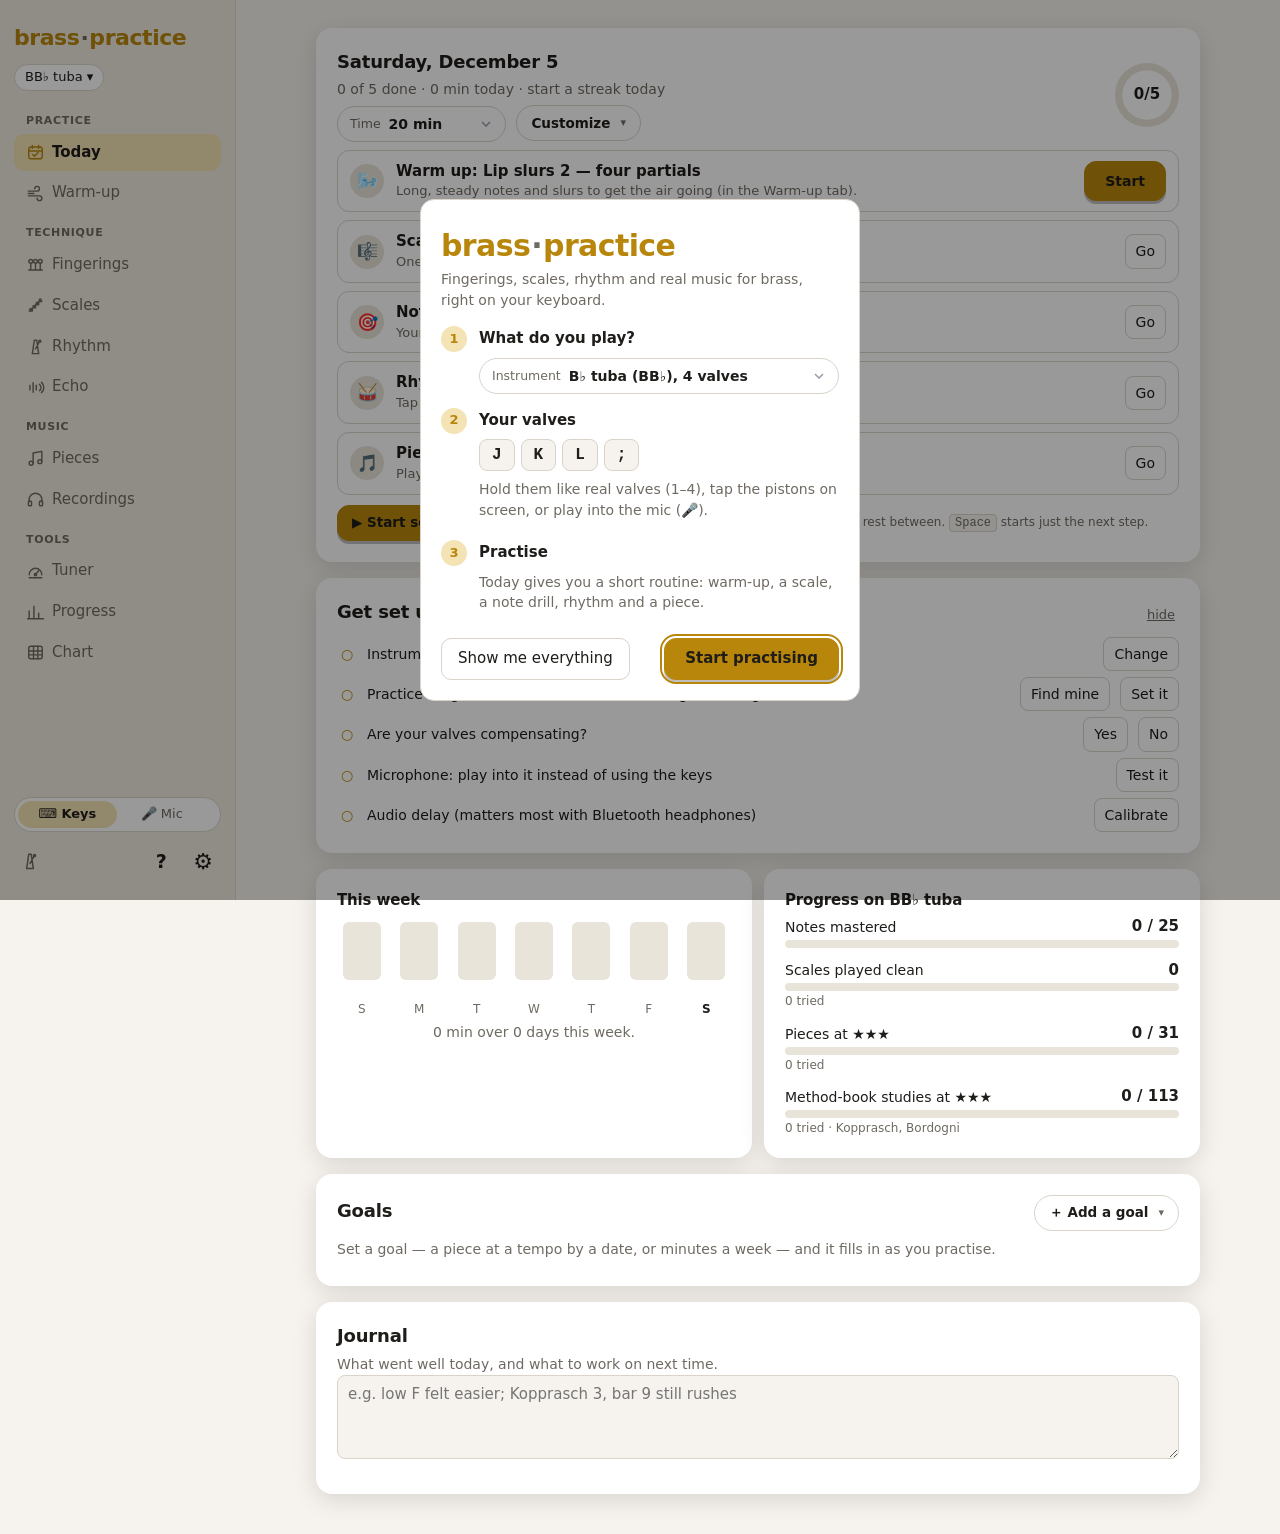
==== commit b653935c: "Pieces, Today, Recordings and code health Pieces: tempo coach, fading fingering hints, remembered tr" ====
--- a/index.html
+++ b/index.html
@@ -76,8 +76,12 @@
           <div class="ring" id="tdRing"></div>
         </div>
         <ol id="tdSteps" class="steps"></ol>
-        <p class="hint tight"><kbd>Space</kbd> starts the next step.</p>
-      </section>
+        <div class="td-actions">
+          <button id="tdSession" class="pill primary">▶ Start session</button>
+          <span class="hint tight">A session runs the steps one after another, with a short rest between. <kbd>Space</kbd> starts just the next step.</span>
+        </div>
+      </section>
+      <section class="card setup" id="tdSetup" hidden></section>
       <div class="today-row">
       <section class="card">
         <h2>This week</h2>
@@ -89,6 +93,23 @@
         <div id="tdStats" class="stats"></div>
       </section>
       </div>
+      <section class="card">
+        <div class="today-head">
+          <h2>Goals</h2>
+          <details class="pop" id="tdGoalAdd">
+            <summary class="pill ghost">＋ Add a goal</summary>
+            <div class="pop-body goal-form">
+              <label class="pill"><span>Goal</span><select id="gType"><option value="piece">Play a piece cleanly at a tempo</option><option value="minutes">Practise every week</option></select></label>
+              <div id="gPieceRow" class="pop-row"><label class="pill grow"><span>Piece</span><select id="gPiece"></select></label>
+                <label class="pill"><span>at</span><input id="gBpm" type="number" min="30" max="240" value="100" class="num-input small-num"><small>bpm</small></label></div>
+              <div id="gMinRow" class="pop-row" hidden><label class="pill"><span>Minutes a week</span><input id="gMin" type="number" min="10" max="2000" step="10" value="120" class="num-input small-num"></label></div>
+              <label class="pill"><span>By (optional)</span><input id="gBy" type="date" class="num-input"></label>
+              <button id="gSave" type="button" class="pill primary">Add goal</button>
+            </div>
+          </details>
+        </div>
+        <div id="tdGoals" class="goals"></div>
+      </section>
       <section class="card">
         <h2>Journal</h2>
         <label class="sub" for="tdJournal">What went well today, and what to work on next time.</label>
@@ -202,6 +223,7 @@
           </select>
         </label>
         <span class="pill stepper" title="Tempo"><button id="pcSlower" aria-label="Slower">−</button><span class="bpm"><output id="pcTempoOut">100</output><small>bpm</small></span><button id="pcFaster" aria-label="Faster">+</button></span>
+        <button id="pcCoach" class="pill ghost coach" hidden></button>
         <details class="pop" id="pcMore">
           <summary class="pill ghost">Options <span id="pcMoreSum"></span></summary>
           <div class="pop-body">
@@ -226,6 +248,10 @@
             <label class="check"><input type="checkbox" id="pcLoop"> Loop</label>
             <label class="check sub-check"><input type="checkbox" id="pcRamp"> …and speed up 4 bpm after each clean run (95%+)</label>
             <label class="check"><input type="checkbox" id="pcMemo"> Memorize: hide notes until played</label>
+            <div class="pop-row">
+              <label class="pill" title="Fingerings under the notes — fading: all of them for your first two runs, then only the notes you missed last time"><span>Fingerings</span><select id="pcHints"><option value="off">Hidden</option><option value="fade">Fade as I learn</option><option value="always">Always shown</option></select></label>
+              <label class="pill" id="pcBackingRow" title="For music without its own accompaniment"><span>Backing</span><select id="pcBacking"><option value="none">None</option><option value="drone">Drone on the key note</option><option value="chords">Chords (worked out)</option></select></label>
+            </div>
             <label class="check" title="From the intonation map (Tuner): an alternate fingering that measured clearly closer to in tune"><input type="checkbox" id="pcMyF"> Show fingerings that sit better on my horn</label>
             <div class="pop-row">
               <button id="pcResetTempo" class="link-btn">reset tempo</button>
@@ -308,6 +334,11 @@
 
     <!-- Warm-up -->
     <div class="panel" id="panel-warmup" hidden>
+      <section class="card">
+        <h2>Play-along warm-ups</h2>
+        <p class="sub tight">Long tones and lip slurs written out, played with the metronome (they open in Pieces). Today's is marked.</p>
+        <div id="wuRoutines" class="wu-routines"></div>
+      </section>
       <div class="today-row">
       <section class="card">
         <h2>Breathing</h2>
@@ -441,6 +472,35 @@
       </div>
     </div>
 
+    <!-- Recordings -->
+    <div class="panel" id="panel-player" hidden>
+      <section class="card">
+        <div class="today-head">
+          <div>
+            <h2>Play along with a recording</h2>
+            <p class="sub tight">Load a recording (MP3, M4A, WAV…), loop a passage and slow it down — the pitch stays the same, so you can keep playing along in tune. Recordings are kept in this browser.</p>
+          </div>
+          <label class="pill primary file-pill">＋ Add a recording<input type="file" id="plFile" accept="audio/*,.mp3,.m4a,.wav,.ogg,.flac" hidden></label>
+        </div>
+        <div id="plList" class="pl-list"></div>
+      </section>
+      <section class="card" id="plPlayer" hidden>
+        <h2 id="plTitle"></h2>
+        <canvas id="plWave" class="pl-wave" role="img" aria-label="The recording's waveform: drag to choose a passage to loop"></canvas>
+        <p class="sub tight pl-time"><span id="plPos">0:00</span> / <span id="plDur">0:00</span> · <span id="plLoopTxt"></span></p>
+        <div class="toolbar">
+          <button id="plPlay" class="pill primary">▶ Play <kbd>Space</kbd></button>
+          <button id="plBack" class="pill ghost" title="Back 5 seconds">⟲ 5 s</button>
+          <button id="plA" class="pill ghost" title="Loop from here ([)">[ A</button>
+          <button id="plB" class="pill ghost" title="Loop to here (])">B ]</button>
+          <label class="check"><input type="checkbox" id="plLoop"> Loop A–B <kbd>L</kbd></label>
+          <label class="pill"><span>Speed</span><select id="plSpeed"><option value="0.5">50%</option><option value="0.6">60%</option><option value="0.7">70%</option><option value="0.75">75%</option><option value="0.8">80%</option><option value="0.85">85%</option><option value="0.9">90%</option><option value="0.95">95%</option><option value="1">100%</option></select></label>
+          <label class="check"><input type="checkbox" id="plRamp"> 5% faster each time round</label>
+        </div>
+        <p class="hint">Drag across the waveform to pick a passage; click to jump. <kbd>[</kbd> <kbd>]</kbd> set the loop, <kbd>−</kbd> <kbd>+</kbd> the speed, <kbd>Esc</kbd> back to the start.</p>
+      </section>
+    </div>
+
     <!-- Progress -->
     <div class="panel" id="panel-progress" hidden>
       <section class="card">
@@ -459,6 +519,7 @@
         <section class="card"><h2>Personal records</h2><table id="prRecords" class="prog-table"></table></section>
         <section class="card"><h2>Tuning over time</h2><div id="prTuning"></div></section>
       </div>
+      <section class="card"><h2>Notes mastered over time</h2><div id="prNotes"></div></section>
       <section class="card"><h2>Tempo and score, piece by piece</h2><div class="staff-scroll"><table id="prTempos" class="prog-table"></table></div><p class="sub tight">Score · tempo (bpm), first run, latest and best.</p></section>
       <section class="card"><h2>Recent journal notes</h2><div id="prJournal"></div></section>
     </div>
@@ -540,6 +601,9 @@
       <div class="row">
         <label>Count-in (Pieces, Scales)
           <select id="setCountIn"><option value="1">1 bar</option><option value="2">2 bars (time to breathe)</option></select>
+        </label>
+        <label>Rest between session steps
+          <select id="setSessionRest"><option value="0">None</option><option value="10">10 s</option><option value="20">20 s</option><option value="30">30 s</option><option value="60">1 min</option></select>
         </label>
         <label>Rest reminder
           <select id="setRest"><option value="0">Off</option><option value="15">After 15 min of playing</option><option value="20">After 20 min</option><option value="30">After 30 min</option></select>
@@ -612,6 +676,11 @@
   </dialog>
 
   <div id="toast" class="toast" role="status" hidden></div>
+  <div id="sessionBar" class="session-bar" hidden role="status" aria-live="polite">
+    <span id="sbText"></span>
+    <button id="sbNext" class="pill">Skip ›</button>
+    <button id="sbEnd" class="pill ghost">End</button>
+  </div>
   <button id="standExit" class="stand-exit" hidden title="Leave stand mode (Esc)" aria-label="Leave stand mode">✕</button>
 
   <dialog id="importDlg">
@@ -731,6 +800,7 @@
         <li><b>Today</b> — a routine sized to the time you have (10–45 min); <kbd>Space</kbd> starts the next step. Every other day the piece is the next study from your method books.</li>
         <li><b>Warm-up</b> — breathing, mouthpiece buzzing, long tones with a shape, tonguing, lip slurs and a range builder.</li>
         <li><b>Echo</b> — hear a short phrase, play it back by ear in the next bar.</li>
+        <li><b>Recordings</b> — play along with a real recording: loop a passage and slow it down without changing the pitch.</li>
         <li><b>Progress</b> — your practice over months, records, tempo and tuning trends, and a weekly report for a teacher.</li>
         <li><b>Fingerings</b> — read a note, finger it. <b>Auto</b> moves on when you're right; <b>Timed</b> brings notes on the beat.</li>
         <li><b>Scales</b> — every major and minor, straight or in a pattern (thirds, groups of four, arpeggio), played along with the click (green on time, amber late, red wrong).</li>
@@ -743,6 +813,7 @@
       <h3>Your own music</h3>
       <p><b>＋ Add music</b> imports MusicXML/MXL (MuseScore, Sibelius, Finale, Dorico), ABC, or PDFs exported from notation software (read automatically — check it against the page). Scans: copy them in with the note palette.</p>
       <h3>Everywhere</h3>
+      <p><kbd>F</kbd> stand mode (big music, no menus, screen stays on) · a page-turner pedal's → / Page Down works like <kbd>Space</kbd>, ← / Page Up like <kbd>Esc</kbd> · <b>▶ Start session</b> on Today runs your routine step by step.</p>
       <p><kbd>H</kbd> hear the note · <kbd>+</kbd>/<kbd>−</kbd> tempo · <kbd>Esc</kbd> stop · <kbd>?</kbd> this help. If notes are marked late, use ⚙ → Timing → <b>Calibrate</b>. Progress lives in this browser — ⚙ → Back up keeps a copy.</p>
       <details class="help-box"><summary>Credits</summary>
       <p>Trumpet and trombone: Philharmonia Orchestra samples via nbrosowsky/tonejs-instruments (CC BY 3.0). Orchestral tubas: <a href="https://theremin.music.uiowa.edu/MIS.html">University of Iowa Electronic Music Studios</a> (David Spies) and Philharmonia Orchestra samples via <a href="https://github.com/nbrosowsky/tonejs-instruments">nbrosowsky/tonejs-instruments</a> (CC BY 3.0). Soundfont tubas: MusyngKite (CC BY-SA 3.0) and FluidR3 GM (CC BY 3.0) soundfonts via <a href="https://github.com/gleitz/midi-js-soundfonts">gleitz/midi-js-soundfonts</a>.</p>
@@ -768,13 +839,17 @@
   <script src="js/pieces-gen.js"></script>
   <script src="js/takes.js"></script>
   <script src="js/mode-pieces.js"></script>
+  <script src="js/pieces-library.js"></script>
   <script src="js/journal.js"></script>
   <script src="js/import.js"></script>
   <script src="js/mode-today.js"></script>
+  <script src="js/session.js"></script>
+  <script src="js/goals.js"></script>
   <script src="js/mode-tuner.js"></script>
   <script src="js/mode-intonation.js"></script>
   <script src="js/mode-warmup.js"></script>
   <script src="js/mode-echo.js"></script>
+  <script src="js/mode-player.js"></script>
   <script src="js/mode-progress.js"></script>
   <script src="js/mode-chart.js"></script>
   <script src="js/metronome.js"></script>
--- a/style.css
+++ b/style.css
@@ -200,6 +200,8 @@
 .prog-chart .bar.now { opacity: 1; }
 .prog-chart .grid { stroke: var(--line); }
 .prog-chart .axis { font-size: 10px; fill: var(--muted); }
+.prog-chart .trend { fill: none; stroke: var(--good); stroke-width: 2; }
+.prog-chart .trend-dot { fill: var(--good); }
 .prog-table { border-collapse: collapse; width: 100%; font-size: 14px; }
 .prog-table th, .prog-table td { text-align: left; padding: 4px 10px 4px 0; border-bottom: 1px solid var(--line); vertical-align: top; }
 .prog-table th { font-weight: 600; color: var(--muted); white-space: nowrap; }
@@ -793,6 +795,10 @@
 svg .ptrace.close { stroke: var(--warn); }
 svg .ptrace.off { stroke: var(--bad); }
 svg .annot.tip { fill: var(--brass); font-weight: 600; }
+svg .annot.hint { fill: var(--muted); }
+svg .dyn { fill: var(--ink); font: italic 700 15px Georgia, serif; }
+.dyn-report i { font-family: Georgia, serif; font-weight: 700; }
+.coach { color: var(--brass); }
 svg .state-mark { fill: var(--bad); font-weight: 700; }
 svg .sc-ev.late .state-mark, svg .note.fixed .state-mark { fill: var(--warn); }
 .piece-note.mine { border-left: 3px solid var(--brass); padding-left: 10px; white-space: pre-wrap; }
@@ -1061,3 +1067,44 @@
   body.stand .score-box.scroll { height: 50vh; }
   body.stand .score-box.scroll .score-line { height: 44vh; }
 }
+
+/* ---------- Today: session, setup checklist, goals ---------- */
+.td-actions { display: flex; align-items: center; gap: 12px; flex-wrap: wrap; margin-top: 10px; }
+.td-actions .hint { margin: 0; flex: 1; min-width: 200px; }
+.setup-list { list-style: none; margin: 6px 0 0; padding: 0; display: grid; gap: 6px; }
+.setup-list li { display: flex; align-items: center; gap: 10px; flex-wrap: wrap; font-size: 14px; }
+.setup-list li.done { color: var(--muted); }
+.setup-tick { width: 20px; text-align: center; font-weight: 700; color: var(--brass); }
+.setup-list li.done .setup-tick { color: var(--good); }
+.setup-text { flex: 1; min-width: 180px; }
+.goals { display: grid; gap: 12px; }
+.goal-head { display: flex; align-items: baseline; gap: 10px; }
+.goal-head b { flex: 1; }
+.goal-actions { display: flex; gap: 8px; }
+.goal.reached .bar-h span { background: var(--brass); }
+.goal-form { display: grid; gap: 8px; width: min(420px, 88vw); }
+.small-num { width: 70px; }
+.session-bar {
+  position: fixed; left: 50%; transform: translateX(-50%); bottom: 16px; z-index: 50;
+  display: flex; align-items: center; gap: 10px; max-width: calc(100vw - 24px);
+  padding: 8px 10px 8px 16px; border-radius: 999px; background: var(--card); border: 1px solid var(--brass);
+  box-shadow: 0 8px 30px rgba(0, 0, 0, .25); font-size: 14px;
+}
+.session-bar[hidden] { display: none; }
+#sbText { flex: 1; min-width: 0; }
+@media (max-width: 899px) { .session-bar { bottom: calc(76px + env(safe-area-inset-bottom)); border-radius: 16px; } }
+body.in-session main { padding-bottom: 96px; }
+
+/* ---------- Warm-up: play-along routines ---------- */
+.wu-routines { display: flex; flex-wrap: wrap; gap: 8px; margin-top: 8px; }
+.wu-routine { position: relative; display: grid; gap: 2px; text-align: left; padding: 10px 14px; border-radius: 12px; border: 1px solid var(--line); background: var(--bg); color: var(--ink); cursor: pointer; min-width: 170px; }
+.wu-routine span { font-size: 12.5px; color: var(--muted); }
+.wu-routine.today { border-color: var(--brass); background: var(--brass-soft); }
+.pl-list { display: grid; gap: 6px; margin-top: 8px; }
+.pl-row { display: flex; align-items: center; gap: 10px; }
+.pl-open { flex: 1; display: grid; gap: 2px; text-align: left; padding: 8px 12px; border-radius: 10px; border: 1px solid var(--line); background: var(--bg); color: var(--ink); cursor: pointer; }
+.pl-open span { font-size: 12.5px; color: var(--muted); }
+.pl-row.current .pl-open { border-color: var(--brass); background: var(--brass-soft); }
+.pl-wave { display: block; width: 100%; height: 90px; border-radius: 10px; background: var(--valve); cursor: crosshair; touch-action: none; }
+.file-pill { cursor: pointer; }
+.wu-routine i { position: absolute; top: 8px; right: 10px; font-style: normal; font-size: 11px; font-weight: 700; color: var(--brass); }
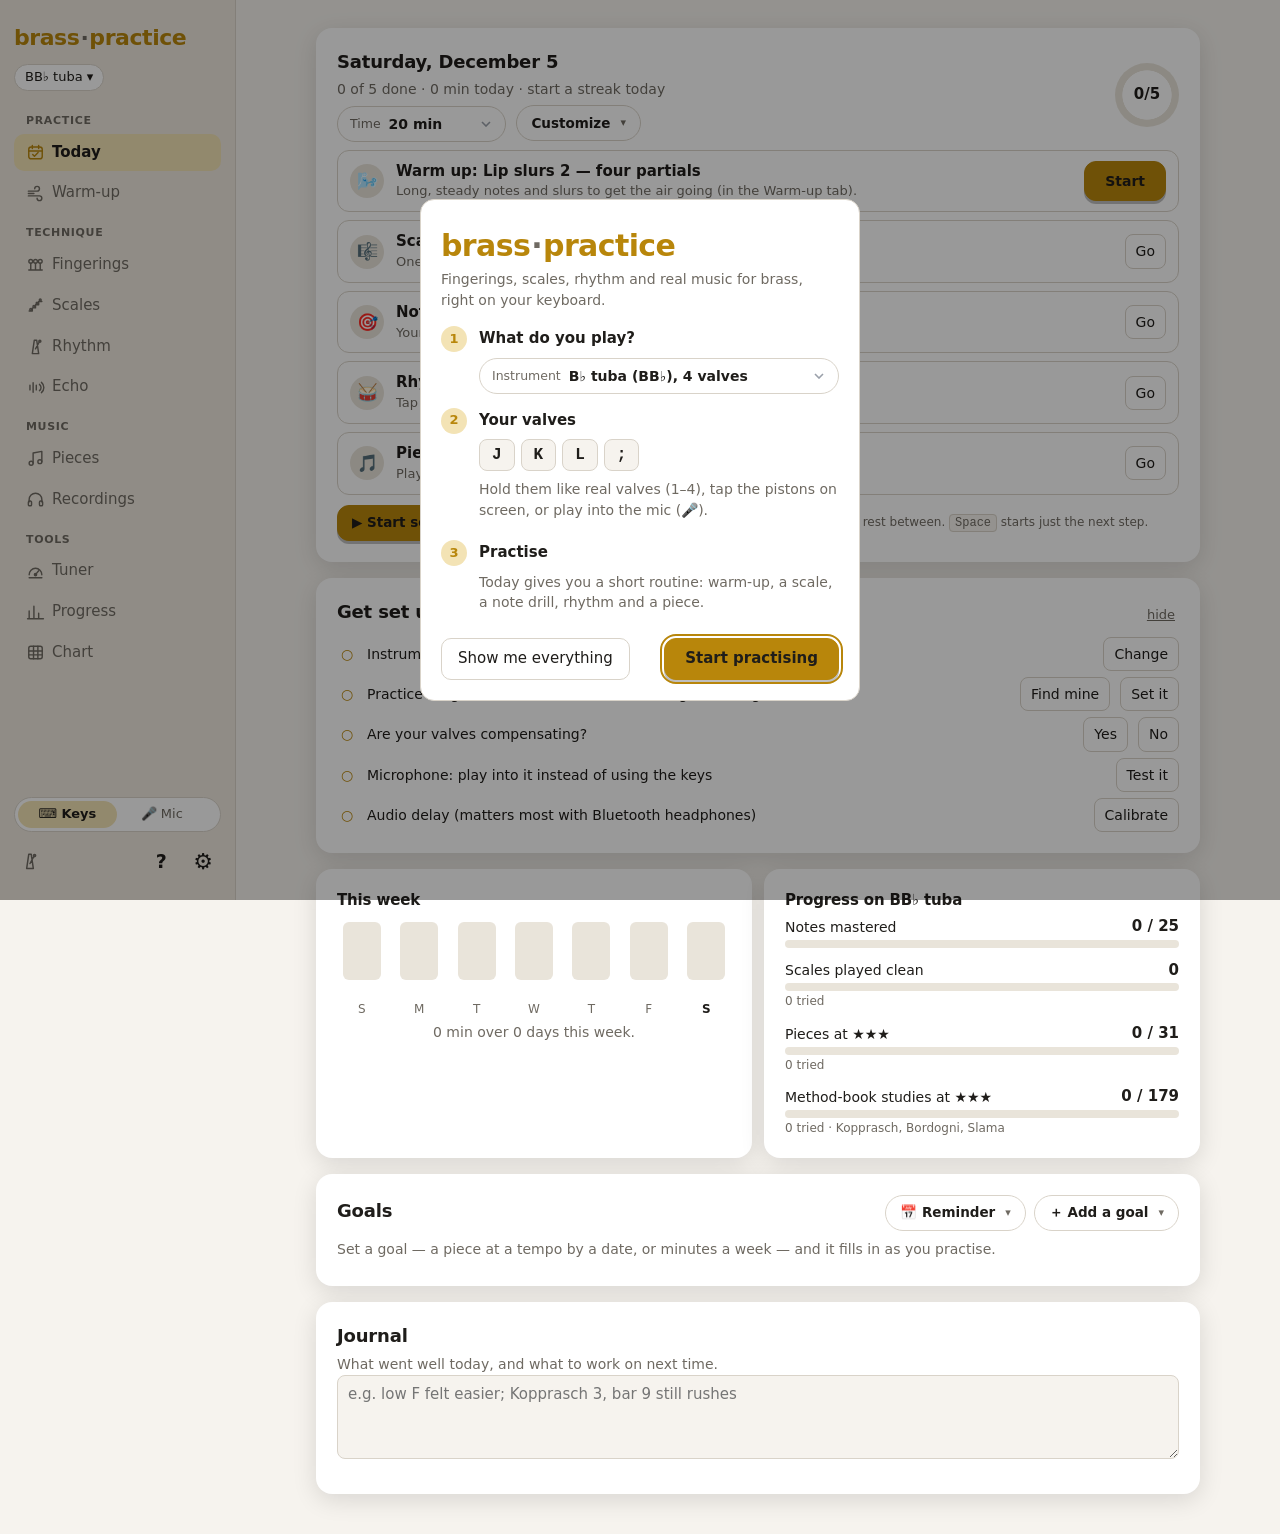
==== commit 04535597: "Keep progress safe, mic coaching, takes you can line up, auditions, sharing, Slama - Data: asks the " ====
--- a/index.html
+++ b/index.html
@@ -4,6 +4,11 @@
   <meta charset="utf-8">
   <meta name="viewport" content="width=device-width, initial-scale=1">
   <title>Brass Practice</title>
+  <meta name="description" content="Practise tuba and other brass: fingerings, scales, rhythm, real pieces and a tuner.">
+  <meta name="theme-color" content="#f6f3ee" data-color="#f6f3ee" media="(prefers-color-scheme: light)">
+  <meta name="theme-color" content="#171614" data-color="#171614" media="(prefers-color-scheme: dark)">
+  <link rel="icon" href="icons/icon.svg" type="image/svg+xml">
+  <link rel="apple-touch-icon" href="icons/apple-touch-icon.png">
   <link rel="stylesheet" href="style.css">
 </head>
 <body>
@@ -54,6 +59,7 @@
           <label class="pill" title="Silent bars: does your pulse hold on its own?"><span>Gaps</span><select id="metroGap"><option value="">off</option><option value="1-1">play 1 · silent 1</option><option value="2-2">play 2 · silent 2</option><option value="3-1">play 3 · silent 1</option><option value="4-4">play 4 · silent 4</option></select></label>
           <label class="pill" title="A little faster every few bars, while it runs"><span>Speed up</span><select id="metroRamp"><option value="">off</option><option value="2-4">+2 every 4 bars</option><option value="4-4">+4 every 4 bars</option><option value="4-8">+4 every 8 bars</option><option value="5-2">+5 every 2 bars</option></select></label>
         </div>
+        <p class="sub tight metro-drift" id="metroDrift" hidden></p>
         <div class="pop-row">
           <button id="metroTap" class="pill">Tap</button>
           <button id="metroGo" class="pill primary">▶ Start</button>
@@ -96,6 +102,17 @@
       <section class="card">
         <div class="today-head">
           <h2>Goals</h2>
+          <div class="pop-row">
+          <details class="pop" id="tdRemind">
+            <summary class="pill ghost" title="A repeating practice time for your calendar">📅 Reminder</summary>
+            <div class="pop-body remind-form">
+              <p class="sub tight">A practice time in your calendar, every week on:</p>
+              <div class="rm-days" id="rmDays"></div>
+              <label class="pill"><span>at</span><input type="time" id="rmTime" class="num-input"></label>
+              <button id="rmSave" type="button" class="pill primary">Add to my calendar</button>
+              <p class="sub tight">It downloads a calendar file: open it and your calendar app adds the event, with a reminder 5 minutes before.</p>
+            </div>
+          </details>
           <details class="pop" id="tdGoalAdd">
             <summary class="pill ghost">＋ Add a goal</summary>
             <div class="pop-body goal-form">
@@ -107,6 +124,7 @@
               <button id="gSave" type="button" class="pill primary">Add goal</button>
             </div>
           </details>
+          </div>
         </div>
         <div id="tdGoals" class="goals"></div>
       </section>
@@ -242,7 +260,8 @@
             <label class="check" id="pcAccRow" hidden><input type="checkbox" id="pcAcc"> Piano accompaniment</label>
             <div class="pop-row" id="pcDuetRow" hidden>
               <label class="pill"><span>You play</span><select id="pcDuetPart"><option value="1">Part 1</option><option value="2">Part 2</option></select></label>
-              <label class="check"><input type="checkbox" id="pcDuet"> The app plays the other part</label>
+              <label class="check"><input type="checkbox" id="pcDuet"> Play the other part</label>
+              <label class="pill" id="pcDuetSrcRow" hidden title="Record yourself on the other part (with the mic), then play along with your own take"><span>by</span><select id="pcDuetSrc"></select></label>
             </div>
             <label class="check"><input type="checkbox" id="pcGuide"> Play every note for me (guide)</label>
             <label class="check"><input type="checkbox" id="pcLoop"> Loop</label>
@@ -253,6 +272,10 @@
               <label class="pill" id="pcBackingRow" title="For music without its own accompaniment"><span>Backing</span><select id="pcBacking"><option value="none">None</option><option value="drone">Drone on the key note</option><option value="chords">Chords (worked out)</option></select></label>
             </div>
             <label class="check" title="From the intonation map (Tuner): an alternate fingering that measured clearly closer to in tune"><input type="checkbox" id="pcMyF"> Show fingerings that sit better on my horn</label>
+            <div class="pop-row">
+              <button id="pcBreaths" class="pill ghost" title="Tap the notes you'll breathe after; with the mic, it checks where you really did">✎ Plan breaths</button>
+              <button id="pcShare" class="pill ghost" title="Send this piece as a link — the music is inside the link">🔗 Share</button>
+            </div>
             <div class="pop-row">
               <button id="pcResetTempo" class="link-btn">reset tempo</button>
               <button id="pcEdit" class="link-btn" hidden>Edit</button>
@@ -363,6 +386,17 @@
         <p id="bzMsg" class="feedback">&nbsp;</p>
       </section>
       </div>
+      <section class="card">
+        <h2>Sing, buzz, play</h2>
+        <p class="sub">Hear a note, sing it, buzz it on the mouthpiece, then play it — Arnold Jacobs’ “song and wind”: hear the pitch in your head first, and your lips find it. Sing in any comfortable octave; the mic checks each step.</p>
+        <div class="toolbar">
+          <label class="pill"><span>Around</span><select id="sbNote"></select></label>
+          <label class="pill"><span>Notes</span><select id="sbRounds"><option value="4">4</option><option value="6">6</option><option value="8">8</option></select></label>
+          <button id="sbStart" class="pill primary">Start</button>
+        </div>
+        <div id="sbSteps" class="sb-steps"></div>
+        <p id="sbMsg" class="feedback">&nbsp;</p>
+      </section>
       <div class="today-row">
       <section class="card">
         <h2>Long-tone challenge</h2>
@@ -498,6 +532,18 @@
           <label class="check"><input type="checkbox" id="plRamp"> 5% faster each time round</label>
         </div>
         <p class="hint">Drag across the waveform to pick a passage; click to jump. <kbd>[</kbd> <kbd>]</kbd> set the loop, <kbd>−</kbd> <kbd>+</kbd> the speed, <kbd>Esc</kbd> back to the start.</p>
+        <div class="toolbar pl-music">
+          <label class="pill grow" title="The music this recording plays — it follows along once you've tapped the beat"><span>Music</span><select id="plPiece"></select></label>
+          <button id="plTap" class="pill ghost" title="As it plays, tap on every beat from the first beat of the music">Tap the beat <kbd>T</kbd></button>
+          <button id="plTapDone" class="pill primary" hidden>Done</button>
+          <span class="sub" id="plTapInfo"></span>
+        </div>
+        <div class="toolbar" id="plBarsRow" hidden>
+          <label class="pill"><span>Loop bars</span><select id="plFromBar"></select></label>
+          <label class="pill"><span>to</span><select id="plToBar"></select></label>
+          <button id="plLoopBars" class="pill ghost">Loop them</button>
+        </div>
+        <div id="plScore" class="score-box pl-score" hidden></div>
       </section>
     </div>
 
@@ -514,6 +560,7 @@
         <div id="prSummary" class="stats prog-summary"></div>
         <h3>Minutes per week</h3>
         <div id="prWeeks"></div>
+        <p class="sub tight">The darker part of each bar: time with sound coming out of the horn, when the mic was on.</p>
       </section>
       <div class="today-row">
         <section class="card"><h2>Personal records</h2><table id="prRecords" class="prog-table"></table></section>
@@ -653,12 +700,66 @@
         <span>Your progress lives in this browser. Recordings of your takes stay here too — they aren't in the backup file.</span>
         <button type="button" id="backupBtn" class="small-btn">⬇ Back up</button>
         <button type="button" id="restoreBtn" class="small-btn">⬆ Restore</button>
+        <button type="button" id="dsSend" class="small-btn" title="Send a backup to your phone, tablet or computer, then Restore it there">📤 Send to another device</button>
         <input type="file" id="restoreInput" accept=".json,application/json" hidden>
+      </div>
+      <p class="sub tight" id="dsKeep"></p>
+      <div class="backup-row" id="dsSnapRow" hidden>
+        <span>A copy of your progress is kept each day (the last 7 days you opened the app). Go back to one:</span>
+        <select id="dsSnaps" class="num-input"></select>
+        <button type="button" id="dsRestore" class="small-btn">Go back</button>
       </div>
       </div>
       <div class="dialog-actions">
         <button type="button" id="resetBtn" class="danger">Reset stats</button>
         <button value="close" class="primary">Done</button>
+      </div>
+    </form>
+  </dialog>
+
+  <dialog id="shareDlg" class="share-dlg">
+    <form method="dialog" onsubmit="return false">
+      <h2 id="shTitle">Share</h2>
+      <p class="sub">The music is inside the link itself — nothing is uploaded. Whoever opens it gets a copy in their own My pieces.</p>
+      <label class="check"><input type="checkbox" id="shGoal"> Add a goal to it (for a student): play it cleanly at a tempo</label>
+      <div class="pop-row" id="shGoalRow" hidden>
+        <label class="pill"><span>Tempo</span><input type="number" id="shBpm" min="30" max="240" class="num-input small-num"><small>bpm</small></label>
+        <label class="pill"><span>By (optional)</span><input type="date" id="shBy" class="num-input"></label>
+      </div>
+      <textarea id="shLink" class="text-input share-link" rows="3" readonly aria-label="The link"></textarea>
+      <p class="sub tight" id="shSize"></p>
+      <div class="dialog-actions">
+        <button type="button" id="shClose">Close</button>
+        <button type="button" id="shSend">Share…</button>
+        <button type="button" id="shCopy" class="primary">Copy link</button>
+      </div>
+    </form>
+  </dialog>
+
+  <dialog id="audDlg" class="aud-dlg">
+    <form method="dialog" onsubmit="return false">
+      <h2>🎯 Mock audition</h2>
+      <p class="sub">Like the real thing: the pieces in a random order, one try each — no stopping to start again — and every one recorded. Afterwards you listen back and mark each one. It uses the mic (🎤); headphones help.</p>
+      <div id="audList" class="aud-list"></div>
+      <div class="pop-row">
+        <label class="pill"><span>How many</span><select id="audCount"><option value="2">2</option><option value="3">3</option><option value="4" selected>4</option><option value="5">5</option><option value="6">6</option></select></label>
+        <label class="check"><input type="checkbox" id="audMarked"> At the tempo marked in the music (not your practice tempo)</label>
+      </div>
+      <div class="dialog-actions">
+        <button type="button" id="audCancel">Cancel</button>
+        <button type="button" id="audGo" class="primary">Start</button>
+      </div>
+    </form>
+  </dialog>
+
+  <dialog id="audResDlg" class="aud-dlg">
+    <form method="dialog" onsubmit="return false">
+      <h2>How did it go?</h2>
+      <p class="sub">Listen to each one as a panel would, give it a mark and a note on what to fix.</p>
+      <div id="audResList"></div>
+      <div class="dialog-actions">
+        <button type="button" id="audResClose">Close</button>
+        <button type="button" id="audResSave" class="primary">Save to my journal</button>
       </div>
     </form>
   </dialog>
@@ -668,6 +769,7 @@
       <div class="lib-head">
         <h2>Library</h2>
         <input type="search" id="libSearch" placeholder="Search pieces…" autocomplete="off">
+        <button type="button" id="audOpen" class="pill ghost" title="Several pieces in a random order, one try each, recorded — then listen back">🎯 Mock audition</button>
         <button value="close" class="icon-btn" aria-label="Close" formmethod="dialog" formnovalidate onclick="this.closest('dialog').close()">✕</button>
       </div>
       <div class="lib-chips" id="libChips"></div>
@@ -676,6 +778,11 @@
   </dialog>
 
   <div id="toast" class="toast" role="status" hidden></div>
+  <div id="updateBar" class="toast update-bar" role="status" hidden>
+    <span>A new version of the app is ready.</span>
+    <button id="updateReload" class="pill primary">Reload</button>
+    <button id="updateLater" class="update-later" aria-label="Not now" title="Not now">✕</button>
+  </div>
   <div id="sessionBar" class="session-bar" hidden role="status" aria-live="polite">
     <span id="sbText"></span>
     <button id="sbNext" class="pill">Skip ›</button>
@@ -800,7 +907,7 @@
         <li><b>Today</b> — a routine sized to the time you have (10–45 min); <kbd>Space</kbd> starts the next step. Every other day the piece is the next study from your method books.</li>
         <li><b>Warm-up</b> — breathing, mouthpiece buzzing, long tones with a shape, tonguing, lip slurs and a range builder.</li>
         <li><b>Echo</b> — hear a short phrase, play it back by ear in the next bar.</li>
-        <li><b>Recordings</b> — play along with a real recording: loop a passage and slow it down without changing the pitch.</li>
+        <li><b>Recordings</b> — play along with a real recording: loop a passage and slow it down without changing the pitch. Pick its music and tap the beat once, and the music follows along.</li>
         <li><b>Progress</b> — your practice over months, records, tempo and tuning trends, and a weekly report for a teacher.</li>
         <li><b>Fingerings</b> — read a note, finger it. <b>Auto</b> moves on when you're right; <b>Timed</b> brings notes on the beat.</li>
         <li><b>Scales</b> — every major and minor, straight or in a pattern (thirds, groups of four, arpeggio), played along with the click (green on time, amber late, red wrong).</li>
@@ -838,16 +945,20 @@
   <script src="js/omr.js"></script>
   <script src="js/pieces-gen.js"></script>
   <script src="js/takes.js"></script>
+  <script src="js/datasafe.js"></script>
   <script src="js/mode-pieces.js"></script>
   <script src="js/pieces-library.js"></script>
+  <script src="js/audition.js"></script>
   <script src="js/journal.js"></script>
   <script src="js/import.js"></script>
   <script src="js/mode-today.js"></script>
   <script src="js/session.js"></script>
   <script src="js/goals.js"></script>
+  <script src="js/share.js"></script>
   <script src="js/mode-tuner.js"></script>
   <script src="js/mode-intonation.js"></script>
   <script src="js/mode-warmup.js"></script>
+  <script src="js/warmup-sbp.js"></script>
   <script src="js/mode-echo.js"></script>
   <script src="js/mode-player.js"></script>
   <script src="js/mode-progress.js"></script>
@@ -855,5 +966,6 @@
   <script src="js/metronome.js"></script>
   <script src="js/stand.js"></script>
   <script src="js/main.js"></script>
+  <script src="js/pwa.js"></script>
 </body>
 </html>
--- a/style.css
+++ b/style.css
@@ -392,6 +392,15 @@
   background: var(--ink); color: var(--bg); font-size: 14px; box-shadow: 0 6px 24px rgba(0,0,0,.25);
 }
 .toast[hidden] { display: none; }
+/* "New version ready": at the top, so it never covers a toast */
+.toast.update-bar {
+  top: calc(12px + env(safe-area-inset-top)); bottom: auto; left: 16px; right: 16px; transform: none; width: fit-content; max-width: 520px; margin: 0 auto;
+  z-index: 60; display: flex; align-items: center; gap: 10px; padding: 8px 8px 8px 16px;
+}
+.toast.update-bar[hidden] { display: none; }
+.update-bar .pill { height: 32px; }
+.update-later { border: 0; background: transparent; color: inherit; cursor: pointer; padding: 4px 8px; border-radius: 8px; opacity: .7; }
+.update-later:hover { opacity: 1; }
 
 /* Help */
 #help { width: min(560px, calc(100vw - 32px)); max-height: calc(100vh - 48px); overflow-y: auto; }
@@ -1108,3 +1117,44 @@
 .pl-wave { display: block; width: 100%; height: 90px; border-radius: 10px; background: var(--valve); cursor: crosshair; touch-action: none; }
 .file-pill { cursor: pointer; }
 .wu-routine i { position: absolute; top: 8px; right: 10px; font-style: normal; font-size: 11px; font-weight: 700; color: var(--brass); }
+
+/* ---------- comparing two takes: A blue, B orange (dashed, so they differ without colour) ---------- */
+svg .ptrace.ta { stroke: #3d8bd9; }
+svg .ptrace.tb { stroke: var(--warn); stroke-dasharray: 5 3; }
+.cmp-a, .cmp-b { display: inline-block; min-width: 18px; border-radius: 4px; color: #fff; font-weight: 700; font-size: 12px; padding: 0 5px; }
+.cmp-a { background: #3d8bd9; }
+.cmp-b { background: var(--warn); }
+.cmp-box .pill { margin-top: 4px; }
+.take-cmp { display: inline-flex; align-items: center; gap: 3px; font-size: 12px; color: var(--muted); white-space: nowrap; }
+
+/* ---------- breaths: planned, and taken where you hadn't planned ---------- */
+svg .breath.planned { fill: var(--brass); }
+svg .breath.unplanned { fill: var(--bad); }
+.score-box.breath-edit { cursor: crosshair; outline: 2px dashed var(--brass); outline-offset: 2px; }
+
+/* ---------- sing, buzz, play ---------- */
+.sb-steps { display: flex; gap: 8px; flex-wrap: wrap; margin: 10px 0 2px; }
+.sb-step { flex: 1; min-width: 80px; display: flex; flex-direction: column; align-items: center; padding: 8px; border-radius: 10px; background: var(--valve); }
+.sb-step b { font-size: 15px; }
+.sb-step span { font-size: 13px; color: var(--muted); min-height: 1.3em; }
+.sb-step.now { outline: 2px solid var(--brass); }
+.sb-step.ok { background: var(--good-soft); }
+.sb-step.miss { background: var(--bad-soft); }
+.sb-log { width: 100%; font-size: 12.5px; color: var(--muted); }
+
+/* ---------- Progress: time playing, inside each week's bar ---------- */
+.prog-chart .bar.played { fill: var(--ink); opacity: .3; }
+
+/* ---------- metronome gaps, mock audition, sharing, reminders, recordings ---------- */
+.metro-drift { max-width: 280px; margin: 6px 0 0; }
+.aud-dlg { max-width: 580px; }
+.aud-list { display: flex; flex-direction: column; gap: 2px; max-height: 40vh; overflow: auto; margin: 8px 0; }
+.aud-row { display: grid; grid-template-columns: auto 1fr auto; gap: 6px 10px; align-items: center; padding: 8px 0; border-bottom: 1px solid var(--line); }
+.aud-row .aud-note { grid-column: 1 / -1; width: 100%; }
+.share-dlg { max-width: 540px; }
+.share-link { width: 100%; font-size: 12px; word-break: break-all; margin-top: 8px; }
+.remind-form { min-width: 250px; }
+.rm-days { display: flex; gap: 4px; flex-wrap: wrap; margin: 4px 0 8px; }
+.rm-day { display: inline-flex; flex-direction: column; align-items: center; gap: 2px; font-size: 12px; min-width: 32px; }
+.pl-music { margin-top: 10px; }
+.pl-score { max-height: 280px; overflow: auto; margin-top: 8px; }
